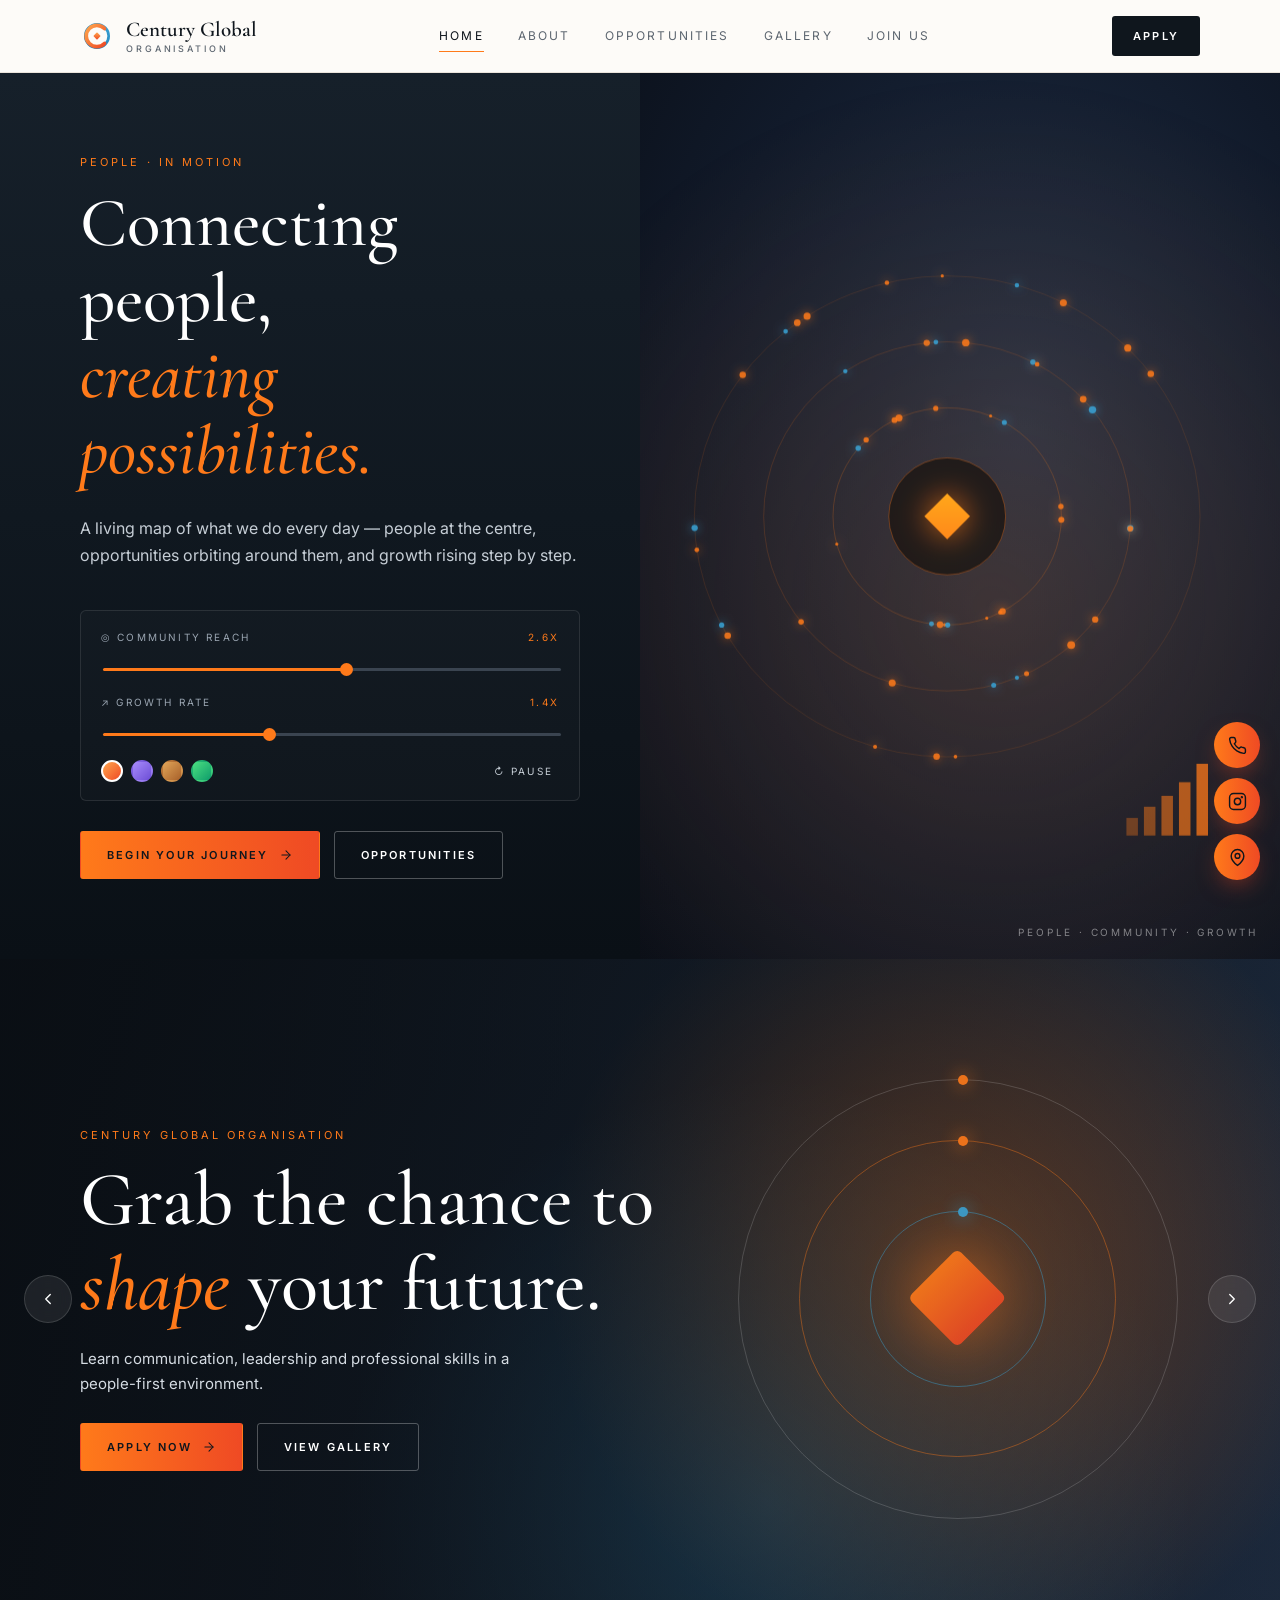
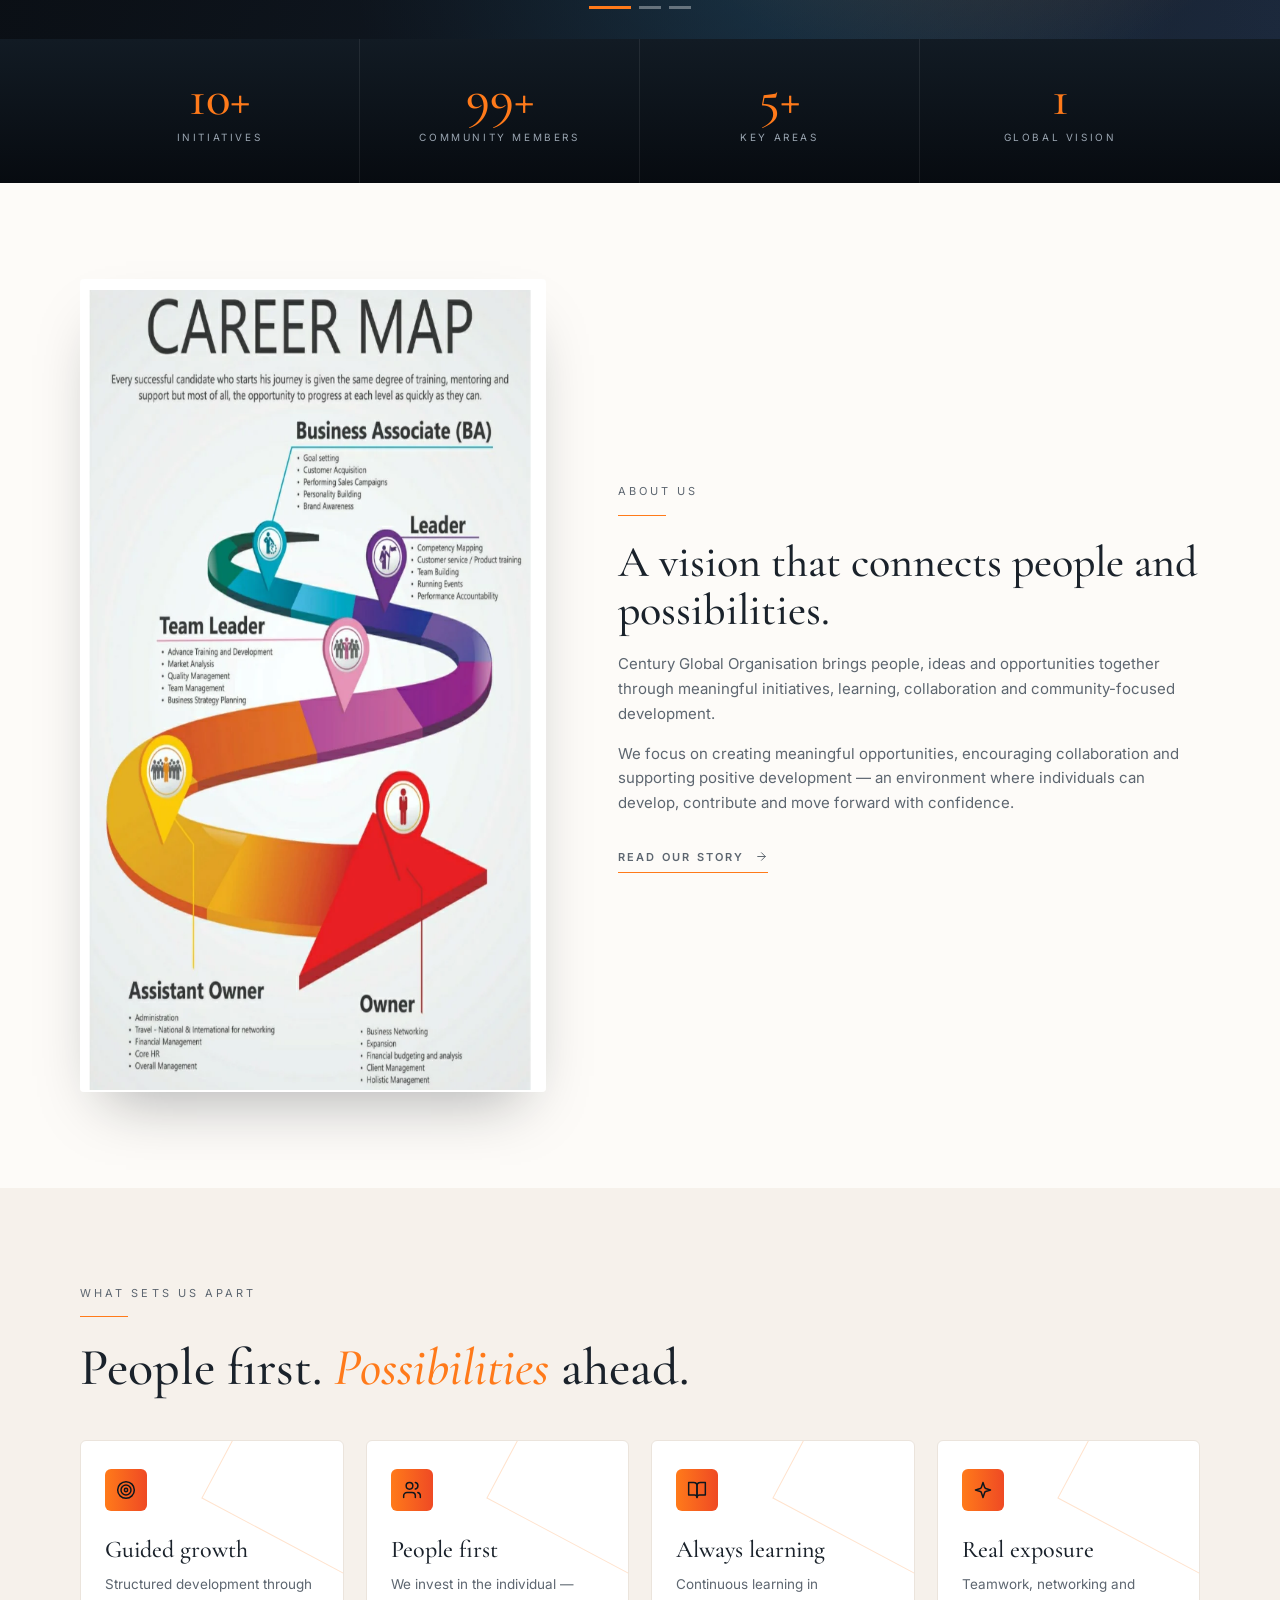
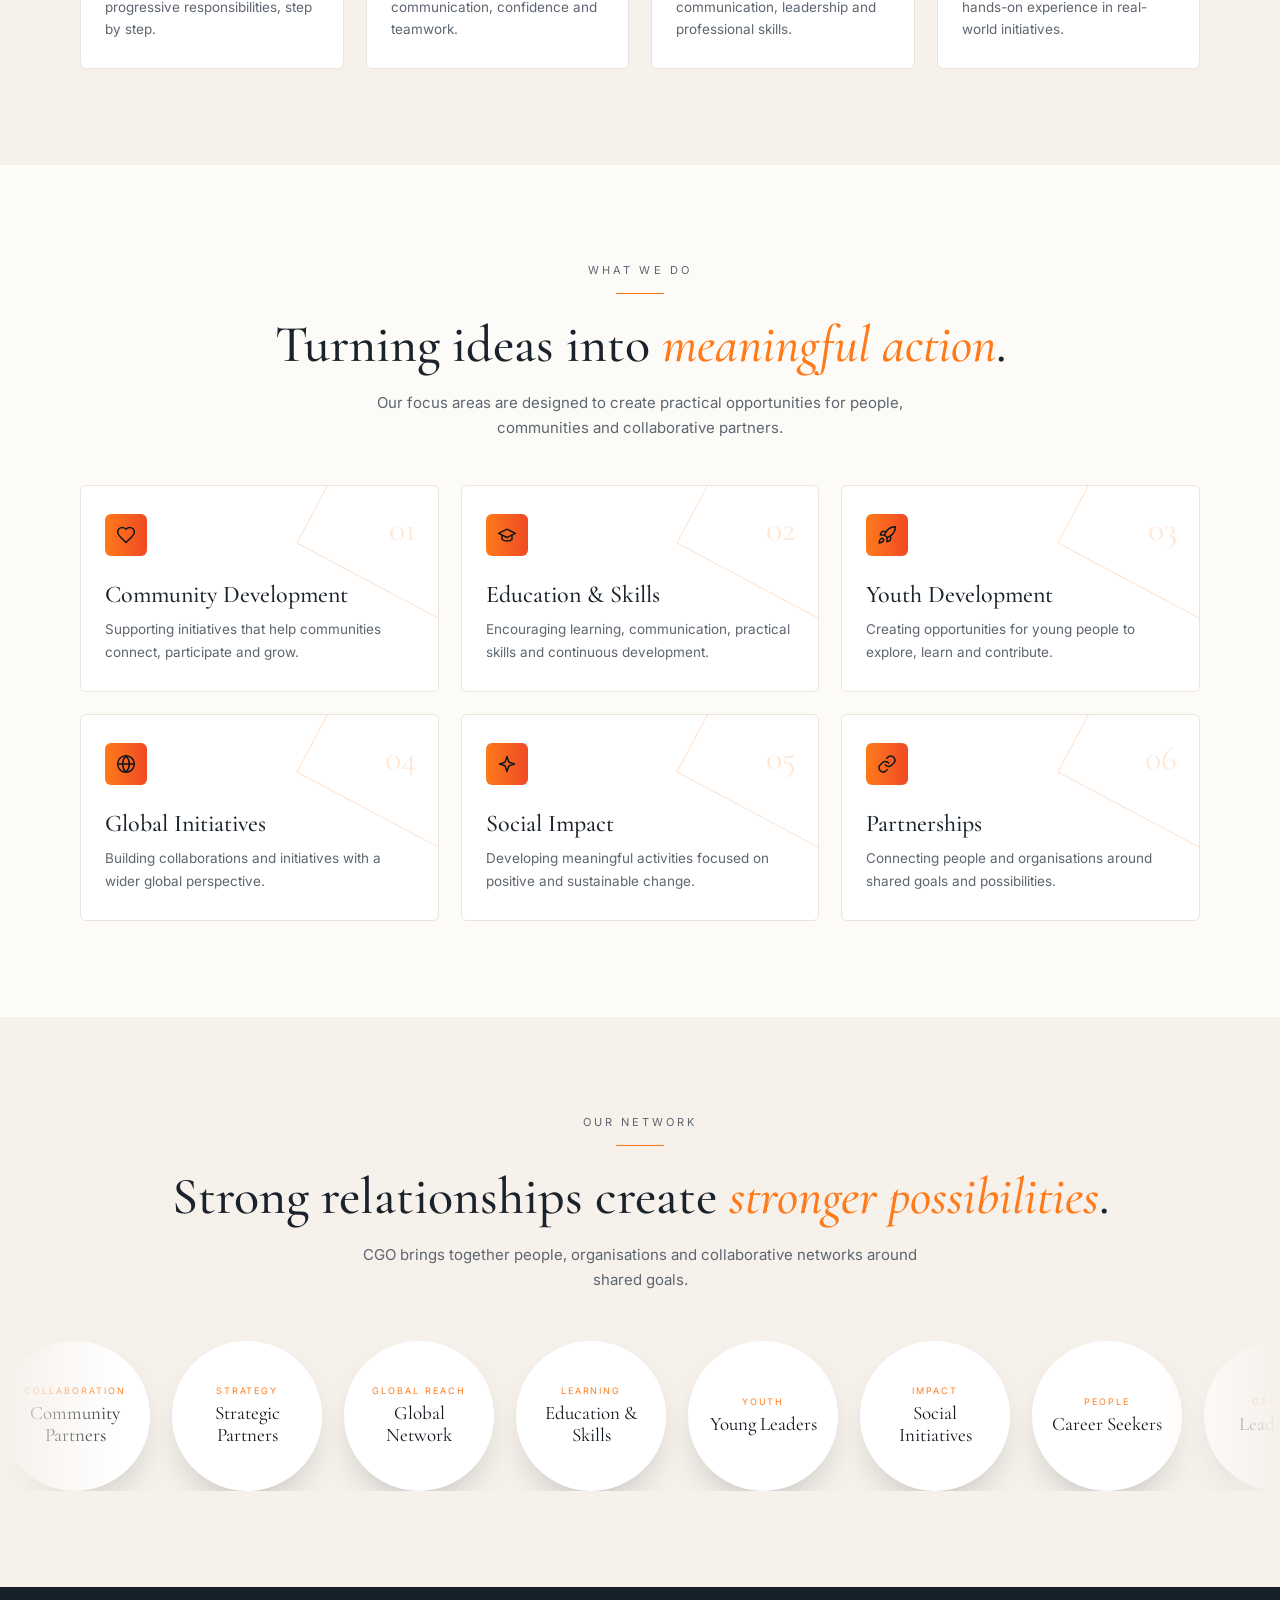
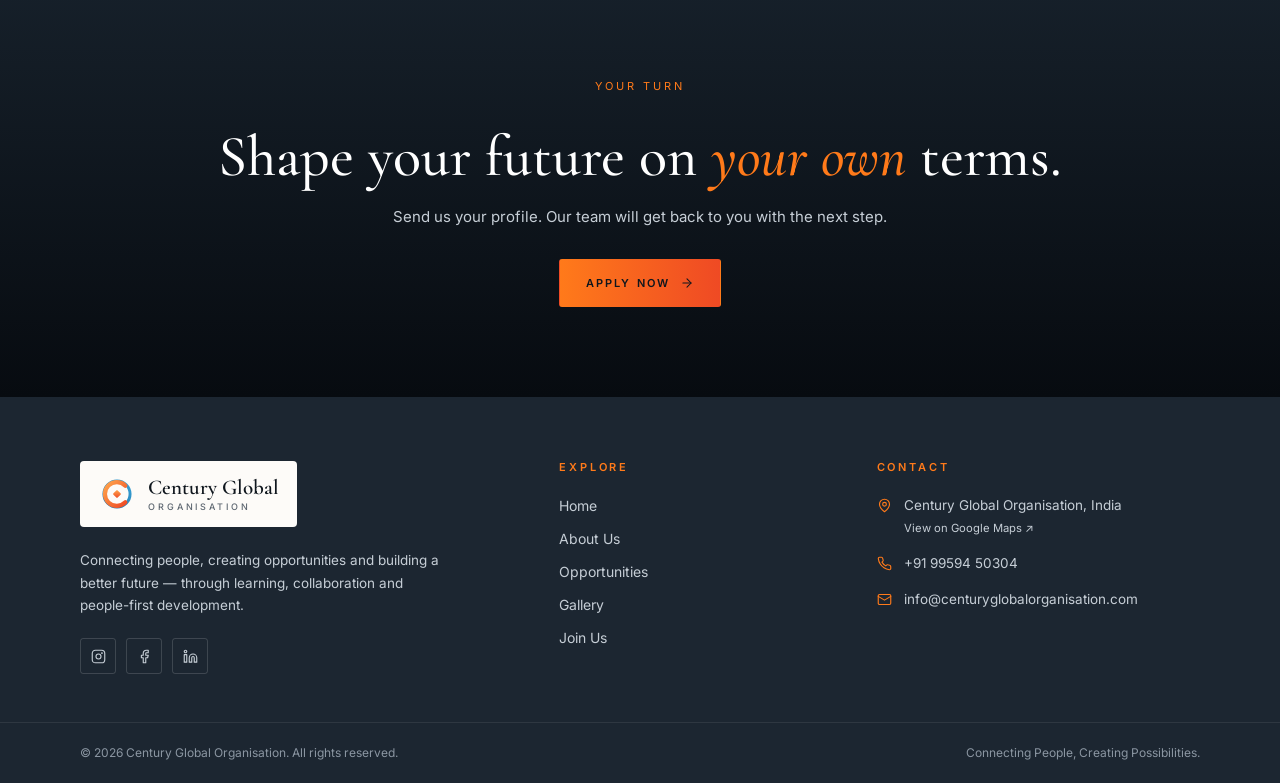
==== index.html @ 1b061670 "Century Global Organisation website Co-Authored-By: Claude Opus 5.5 <noreply@anthropic.com>" ====
<!DOCTYPE html>
<html lang="en">
<head>
<meta charset="UTF-8">
<meta name="viewport" content="width=device-width, initial-scale=1.0">
<meta name="theme-color" content="#11181f">
<title>Century Global Organisation — Connecting People, Creating Possibilities</title>
<meta name="description" content="Century Global Organisation brings people, ideas and opportunities together through learning, collaboration, leadership and community-focused development.">
<meta property="og:title" content="Century Global Organisation — Connecting People, Creating Possibilities">
<meta property="og:description" content="Century Global Organisation brings people, ideas and opportunities together through learning, collaboration, leadership and community-focused development.">
<meta property="og:type" content="website">
<link rel="icon" href="assets/images/logo.svg" type="image/svg+xml">
<link rel="preconnect" href="https://fonts.googleapis.com">
<link rel="preconnect" href="https://fonts.gstatic.com" crossorigin>
<link rel="stylesheet" href="css/style.css">
</head>
<body>
<header class="site-header">
  <div class="container nav">
    <a class="brand" href="index.html" aria-label="Century Global Organisation home">
      <img src="assets/images/logo.svg" alt="">
      <span class="brand-name">Century Global<span class="brand-sub">ORGANISATION</span></span>
    </a>
    <nav class="nav-links" aria-label="Main"><a href="index.html">Home</a><a href="about.html">About</a><a href="opportunities.html">Opportunities</a><a href="gallery.html">Gallery</a><a href="join-us.html">Join Us</a></nav>
    <a class="btn btn-dark" href="join-us.html">Apply</a>
    <button class="menu-toggle" aria-label="Open menu" aria-expanded="false"><svg viewBox="0 0 24 24" fill="none" stroke="currentColor" stroke-width="1.8" stroke-linecap="round" stroke-linejoin="round" aria-hidden="true"><path d="M4 7h16M4 12h16M4 17h16"/></svg></button>
  </div>
</header>

<main>
<section class="hero hero-home">
  <div class="hero-copy">
    <p class="eyebrow">People · In Motion</p>
    <h1>Connecting people, <em>creating possibilities.</em></h1>
    <p class="lead">A living map of what we do every day — people at the centre, opportunities orbiting around them, and growth rising step by step.</p>

    <div class="control-panel" aria-label="Interactive animation controls">
      <div class="control-row">
        <label for="reach"><span>◎ Community reach</span><output id="reachOut">2.6x</output></label>
        <input type="range" id="reach" min="1" max="4" step="0.1" value="2.6">
      </div>
      <div class="control-row">
        <label for="growth"><span>↗ Growth rate</span><output id="growthOut">1.4x</output></label>
        <input type="range" id="growth" min="0.5" max="3" step="0.1" value="1.4">
      </div>
      <div class="control-foot">
        <div class="swatches">
          <button class="swatch active" style="background:linear-gradient(135deg,#ffa64d,#ef4a24)" data-rgb="255,122,26" aria-label="Orange theme"></button>
          <button class="swatch" style="background:linear-gradient(135deg,#a78bfa,#6d4ed6)" data-rgb="139,108,240" aria-label="Violet theme"></button>
          <button class="swatch" style="background:linear-gradient(135deg,#e0a458,#a8612a)" data-rgb="214,140,70" aria-label="Bronze theme"></button>
          <button class="swatch" style="background:linear-gradient(135deg,#4ade80,#0f9d6b)" data-rgb="34,190,130" aria-label="Green theme"></button>
        </div>
        <button class="pause-btn" id="pauseBtn">↻ <span>Pause</span></button>
      </div>
    </div>

    <div class="hero-actions">
      <a class="btn btn-primary" href="join-us.html">Begin your journey <svg viewBox="0 0 24 24" fill="none" stroke="currentColor" stroke-width="1.8" stroke-linecap="round" stroke-linejoin="round" aria-hidden="true"><path d="M5 12h14"/><path d="m12 5 7 7-7 7"/></svg></a>
      <a class="btn btn-ghost" href="opportunities.html">Opportunities</a>
    </div>
  </div>
  <div class="hero-visual">
    <canvas id="orbitCanvas" aria-label="Animation: people at the centre, community orbiting, growth rising"></canvas>
    <span class="visual-tag">People · Community · Growth</span>
  </div>
</section>

<section class="slider" aria-label="Century Global highlights">
  <div class="slide s1 active">
    <div class="slide-art" aria-hidden="true"><span></span><span></span><span></span><b></b></div>
    <div class="container">
      <p class="eyebrow accent">Century Global Organisation</p>
      <h2>Grab the chance to <em>shape</em> your future.</h2>
      <p>Learn communication, leadership and professional skills in a people-first environment.</p>
      <div class="hero-actions"><a class="btn btn-primary" href="join-us.html">Apply now <svg viewBox="0 0 24 24" fill="none" stroke="currentColor" stroke-width="1.8" stroke-linecap="round" stroke-linejoin="round" aria-hidden="true"><path d="M5 12h14"/><path d="m12 5 7 7-7 7"/></svg></a><a class="btn btn-ghost" href="gallery.html">View gallery</a></div>
    </div>
  </div>
  <div class="slide s2">
    <div class="slide-art" aria-hidden="true"><span></span><span></span><span></span><b></b></div>
    <div class="container">
      <p class="eyebrow accent">Learn · Contribute · Lead · Grow</p>
      <h2>Your journey can <em>grow</em> step by step.</h2>
      <p>A clear path from learning and contribution towards leadership and ownership.</p>
      <div class="hero-actions"><a class="btn btn-primary" href="opportunities.html">See the path <svg viewBox="0 0 24 24" fill="none" stroke="currentColor" stroke-width="1.8" stroke-linecap="round" stroke-linejoin="round" aria-hidden="true"><path d="M5 12h14"/><path d="m12 5 7 7-7 7"/></svg></a></div>
    </div>
  </div>
  <div class="slide s3">
    <div class="slide-art" aria-hidden="true"><span></span><span></span><span></span><b></b></div>
    <div class="container">
      <p class="eyebrow accent">Partners &amp; community</p>
      <h2>Have an idea? Let's <em>build</em> it together.</h2>
      <p>Initiatives, partnerships and collaborations that create meaningful impact.</p>
      <div class="hero-actions"><a class="btn btn-primary" href="join-us.html">Contact CGO <svg viewBox="0 0 24 24" fill="none" stroke="currentColor" stroke-width="1.8" stroke-linecap="round" stroke-linejoin="round" aria-hidden="true"><path d="M5 12h14"/><path d="m12 5 7 7-7 7"/></svg></a></div>
    </div>
  </div>
  <button class="slider-btn prev" aria-label="Previous slide"><svg viewBox="0 0 24 24" fill="none" stroke="currentColor" stroke-width="1.8" stroke-linecap="round" stroke-linejoin="round" aria-hidden="true"><path d="m15 18-6-6 6-6"/></svg></button>
  <button class="slider-btn next" aria-label="Next slide"><svg viewBox="0 0 24 24" fill="none" stroke="currentColor" stroke-width="1.8" stroke-linecap="round" stroke-linejoin="round" aria-hidden="true"><path d="m9 18 6-6-6-6"/></svg></button>
  <div class="slider-dots"></div>
</section>

<section class="stats">
  <div class="container stats-grid">
    <div class="stat"><b data-count="10" data-suffix="+">10+</b><span>Initiatives</span></div>
    <div class="stat"><b data-count="100" data-suffix="+">100+</b><span>Community members</span></div>
    <div class="stat"><b data-count="5" data-suffix="+">5+</b><span>Key areas</span></div>
    <div class="stat"><b data-count="1">1</b><span>Global vision</span></div>
  </div>
</section>

<section class="section">
  <div class="container split">
    <div class="split-media reveal">
      <img src="assets/images/cgo-growth-map.png" alt="CGO career and growth map" width="634" height="813">
    </div>
    <div class="split-copy reveal">
      <p class="eyebrow">About us</p>
      <hr class="rule">
      <h2 class="section-title">A vision that connects people and possibilities.</h2>
      <p>Century Global Organisation brings people, ideas and opportunities together through meaningful initiatives, learning, collaboration and community-focused development.</p>
      <p>We focus on creating meaningful opportunities, encouraging collaboration and supporting positive development — an environment where individuals can develop, contribute and move forward with confidence.</p>
      <p style="margin-top:28px"><a class="link-arrow" href="about.html">Read our story <svg viewBox="0 0 24 24" fill="none" stroke="currentColor" stroke-width="1.8" stroke-linecap="round" stroke-linejoin="round" aria-hidden="true"><path d="M5 12h14"/><path d="m12 5 7 7-7 7"/></svg></a></p>
    </div>
  </div>
</section>

<section class="section sand">
  <div class="container">
    <p class="eyebrow">What sets us apart</p>
    <hr class="rule">
    <h2 class="section-title">People first. <em class="hl">Possibilities</em> ahead.</h2>
    <div class="card-grid cols-4">
      <article class="feature reveal"><div class="icon-box"><svg viewBox="0 0 24 24" fill="none" stroke="currentColor" stroke-width="1.8" stroke-linecap="round" stroke-linejoin="round" aria-hidden="true"><circle cx="12" cy="12" r="10"/><circle cx="12" cy="12" r="6"/><circle cx="12" cy="12" r="2"/></svg></div><h3>Guided growth</h3><p>Structured development through progressive responsibilities, step by step.</p></article>
      <article class="feature reveal"><div class="icon-box"><svg viewBox="0 0 24 24" fill="none" stroke="currentColor" stroke-width="1.8" stroke-linecap="round" stroke-linejoin="round" aria-hidden="true"><path d="M16 21v-2a4 4 0 0 0-4-4H6a4 4 0 0 0-4 4v2"/><circle cx="9" cy="7" r="4"/><path d="M22 21v-2a4 4 0 0 0-3-3.9M16 3.1a4 4 0 0 1 0 7.8"/></svg></div><h3>People first</h3><p>We invest in the individual — communication, confidence and teamwork.</p></article>
      <article class="feature reveal"><div class="icon-box"><svg viewBox="0 0 24 24" fill="none" stroke="currentColor" stroke-width="1.8" stroke-linecap="round" stroke-linejoin="round" aria-hidden="true"><path d="M2 3h6a4 4 0 0 1 4 4v14a3 3 0 0 0-3-3H2z"/><path d="M22 3h-6a4 4 0 0 0-4 4v14a3 3 0 0 1 3-3h7z"/></svg></div><h3>Always learning</h3><p>Continuous learning in communication, leadership and professional skills.</p></article>
      <article class="feature reveal"><div class="icon-box"><svg viewBox="0 0 24 24" fill="none" stroke="currentColor" stroke-width="1.8" stroke-linecap="round" stroke-linejoin="round" aria-hidden="true"><path d="m12 3-1.9 5.8a2 2 0 0 1-1.3 1.3L3 12l5.8 1.9a2 2 0 0 1 1.3 1.3L12 21l1.9-5.8a2 2 0 0 1 1.3-1.3L21 12l-5.8-1.9a2 2 0 0 1-1.3-1.3Z"/></svg></div><h3>Real exposure</h3><p>Teamwork, networking and hands-on experience in real-world initiatives.</p></article>
    </div>
  </div>
</section>

<section class="section">
  <div class="container">
    <div class="center">
      <p class="eyebrow">What we do</p>
      <hr class="rule">
      <h2 class="section-title">Turning ideas into <em class="hl">meaningful action</em>.</h2>
      <p class="section-lead">Our focus areas are designed to create practical opportunities for people, communities and collaborative partners.</p>
    </div>
    <div class="card-grid cols-3">
      <article class="feature reveal"><span class="num">01</span><div class="icon-box"><svg viewBox="0 0 24 24" fill="none" stroke="currentColor" stroke-width="1.8" stroke-linecap="round" stroke-linejoin="round" aria-hidden="true"><path d="M19 14c1.5-1.5 3-3.2 3-5.5A5.5 5.5 0 0 0 16.5 3c-1.8 0-3 .5-4.5 2-1.5-1.5-2.7-2-4.5-2A5.5 5.5 0 0 0 2 8.5c0 2.3 1.5 4 3 5.5l7 7Z"/></svg></div><h3>Community Development</h3><p>Supporting initiatives that help communities connect, participate and grow.</p></article>
      <article class="feature reveal"><span class="num">02</span><div class="icon-box"><svg viewBox="0 0 24 24" fill="none" stroke="currentColor" stroke-width="1.8" stroke-linecap="round" stroke-linejoin="round" aria-hidden="true"><path d="M22 10 12 5 2 10l10 5 10-5z"/><path d="M6 12v5c3 3 9 3 12 0v-5"/></svg></div><h3>Education &amp; Skills</h3><p>Encouraging learning, communication, practical skills and continuous development.</p></article>
      <article class="feature reveal"><span class="num">03</span><div class="icon-box"><svg viewBox="0 0 24 24" fill="none" stroke="currentColor" stroke-width="1.8" stroke-linecap="round" stroke-linejoin="round" aria-hidden="true"><path d="M4.5 16.5c-1.5 1.3-2 5-2 5s3.7-.5 5-2c.7-.8.7-2.1-.1-2.9a2.2 2.2 0 0 0-2.9-.1z"/><path d="m12 15-3-3a22 22 0 0 1 2-4A12.9 12.9 0 0 1 22 2c0 2.7-.8 7.5-6 11a22.4 22.4 0 0 1-4 2z"/><path d="M9 12H4s.6-3 2-4c1.6-1.1 5 0 5 0M12 15v5s3-.6 4-2c1.1-1.6 0-5 0-5"/></svg></div><h3>Youth Development</h3><p>Creating opportunities for young people to explore, learn and contribute.</p></article>
      <article class="feature reveal"><span class="num">04</span><div class="icon-box"><svg viewBox="0 0 24 24" fill="none" stroke="currentColor" stroke-width="1.8" stroke-linecap="round" stroke-linejoin="round" aria-hidden="true"><circle cx="12" cy="12" r="10"/><path d="M2 12h20M12 2a15 15 0 0 1 4 10 15 15 0 0 1-4 10 15 15 0 0 1-4-10 15 15 0 0 1 4-10z"/></svg></div><h3>Global Initiatives</h3><p>Building collaborations and initiatives with a wider global perspective.</p></article>
      <article class="feature reveal"><span class="num">05</span><div class="icon-box"><svg viewBox="0 0 24 24" fill="none" stroke="currentColor" stroke-width="1.8" stroke-linecap="round" stroke-linejoin="round" aria-hidden="true"><path d="m12 3-1.9 5.8a2 2 0 0 1-1.3 1.3L3 12l5.8 1.9a2 2 0 0 1 1.3 1.3L12 21l1.9-5.8a2 2 0 0 1 1.3-1.3L21 12l-5.8-1.9a2 2 0 0 1-1.3-1.3Z"/></svg></div><h3>Social Impact</h3><p>Developing meaningful activities focused on positive and sustainable change.</p></article>
      <article class="feature reveal"><span class="num">06</span><div class="icon-box"><svg viewBox="0 0 24 24" fill="none" stroke="currentColor" stroke-width="1.8" stroke-linecap="round" stroke-linejoin="round" aria-hidden="true"><path d="M10 13a5 5 0 0 0 7.5.5l3-3a5 5 0 0 0-7-7l-1.7 1.7"/><path d="M14 11a5 5 0 0 0-7.5-.5l-3 3a5 5 0 0 0 7 7l1.7-1.7"/></svg></div><h3>Partnerships</h3><p>Connecting people and organisations around shared goals and possibilities.</p></article>
    </div>
  </div>
</section>

<section class="section sand">
  <div class="container center">
    <p class="eyebrow">Our network</p>
    <hr class="rule">
    <h2 class="section-title">Strong relationships create <em class="hl">stronger possibilities</em>.</h2>
    <p class="section-lead">CGO brings together people, organisations and collaborative networks around shared goals.</p>
  </div>
  <div class="marquee" aria-label="Areas of our network">
    <div class="marquee-track">
      <div class="bubble"><span><small>Collaboration</small>Community Partners</span></div>
      <div class="bubble"><span><small>Strategy</small>Strategic Partners</span></div>
      <div class="bubble"><span><small>Global reach</small>Global Network</span></div>
      <div class="bubble"><span><small>Learning</small>Education &amp; Skills</span></div>
      <div class="bubble"><span><small>Youth</small>Young Leaders</span></div>
      <div class="bubble"><span><small>Impact</small>Social Initiatives</span></div>
      <div class="bubble"><span><small>People</small>Career Seekers</span></div>
      <div class="bubble"><span><small>Growth</small>Leadership</span></div>
      <div class="bubble"><span><small>Collaboration</small>Community Partners</span></div>
      <div class="bubble"><span><small>Strategy</small>Strategic Partners</span></div>
      <div class="bubble"><span><small>Global reach</small>Global Network</span></div>
      <div class="bubble"><span><small>Learning</small>Education &amp; Skills</span></div>
      <div class="bubble"><span><small>Youth</small>Young Leaders</span></div>
      <div class="bubble"><span><small>Impact</small>Social Initiatives</span></div>
      <div class="bubble"><span><small>People</small>Career Seekers</span></div>
      <div class="bubble"><span><small>Growth</small>Leadership</span></div>
    </div>
  </div>
</section>

<section class="cta-band">
  <div class="container reveal">
    <p class="eyebrow accent">Your turn</p>
    <h2>Shape your future on <em class="hl">your own</em> terms.</h2>
    <p>Send us your profile. Our team will get back to you with the next step.</p>
    <a class="btn btn-primary" href="join-us.html">Apply Now <svg viewBox="0 0 24 24" fill="none" stroke="currentColor" stroke-width="1.8" stroke-linecap="round" stroke-linejoin="round" aria-hidden="true"><path d="M5 12h14"/><path d="m12 5 7 7-7 7"/></svg></a>
  </div>
</section>

</main>
<footer class="site-footer">
  <div class="container footer-grid">
    <div>
      <a class="footer-logo" href="index.html">
        <img src="assets/images/logo.svg" alt="">
        <span class="brand-name">Century Global<span class="brand-sub">ORGANISATION</span></span>
      </a>
      <p>Connecting people, creating opportunities and building a better future — through learning, collaboration and people-first development.</p>
      <div class="socials">
        <a href="https://www.instagram.com/centuryglobalorganization" target="_blank" rel="noopener" aria-label="Instagram"><svg viewBox="0 0 24 24" fill="none" stroke="currentColor" stroke-width="1.8" stroke-linecap="round" stroke-linejoin="round" aria-hidden="true"><rect x="2" y="2" width="20" height="20" rx="5"/><circle cx="12" cy="12" r="4"/><circle cx="17.5" cy="6.5" r=".6" fill="currentColor"/></svg></a>
        <a href="#" aria-label="Facebook"><svg viewBox="0 0 24 24" fill="none" stroke="currentColor" stroke-width="1.8" stroke-linecap="round" stroke-linejoin="round" aria-hidden="true"><path d="M18 2h-3a5 5 0 0 0-5 5v3H7v4h3v8h4v-8h3l1-4h-4V7a1 1 0 0 1 1-1h3z"/></svg></a>
        <a href="#" aria-label="LinkedIn"><svg viewBox="0 0 24 24" fill="none" stroke="currentColor" stroke-width="1.8" stroke-linecap="round" stroke-linejoin="round" aria-hidden="true"><path d="M16 8a6 6 0 0 1 6 6v7h-4v-7a2 2 0 0 0-4 0v7h-4v-7a6 6 0 0 1 6-6z"/><rect x="2" y="9" width="4" height="12"/><circle cx="4" cy="4" r="2"/></svg></a>
      </div>
    </div>
    <div>
      <h4>Explore</h4>
      <nav class="footer-links"><a href="index.html">Home</a><a href="about.html">About Us</a><a href="opportunities.html">Opportunities</a><a href="gallery.html">Gallery</a><a href="join-us.html">Join Us</a></nav>
    </div>
    <div>
      <h4>Contact</h4>
      <ul class="footer-contact">
        <li><svg viewBox="0 0 24 24" fill="none" stroke="currentColor" stroke-width="1.8" stroke-linecap="round" stroke-linejoin="round" aria-hidden="true"><path d="M20 10c0 6-8 12-8 12S4 16 4 10a8 8 0 0 1 16 0Z"/><circle cx="12" cy="10" r="3"/></svg><a href="https://maps.app.goo.gl/z1HL9dPx6nWCaxGg8?g_st=ac" target="_blank" rel="noopener">Century Global Organisation, India<br><small>View on Google Maps ↗</small></a></li>
        <li><svg viewBox="0 0 24 24" fill="none" stroke="currentColor" stroke-width="1.8" stroke-linecap="round" stroke-linejoin="round" aria-hidden="true"><path d="M22 16.9v3a2 2 0 0 1-2.2 2 19.8 19.8 0 0 1-8.6-3.1 19.5 19.5 0 0 1-6-6A19.8 19.8 0 0 1 2.1 4.2 2 2 0 0 1 4.1 2h3a2 2 0 0 1 2 1.7c.1.9.4 1.8.7 2.7a2 2 0 0 1-.5 2.1L8 9.8a16 16 0 0 0 6 6l1.3-1.3a2 2 0 0 1 2.1-.4c.9.3 1.8.6 2.7.7a2 2 0 0 1 1.7 2Z"/></svg><a href="tel:+919959450304">+91 99594 50304</a></li>
        <li><svg viewBox="0 0 24 24" fill="none" stroke="currentColor" stroke-width="1.8" stroke-linecap="round" stroke-linejoin="round" aria-hidden="true"><rect x="2" y="4" width="20" height="16" rx="2"/><path d="m22 7-10 6L2 7"/></svg><a href="mailto:info@centuryglobalorganisation.com">info@centuryglobalorganisation.com</a></li>
      </ul>
    </div>
  </div>
  <div class="footer-bottom">
    <div class="container">
      <span>© <span data-year>2026</span> Century Global Organisation. All rights reserved.</span>
      <span>Connecting People, Creating Possibilities.</span>
    </div>
  </div>
</footer>

<div class="floating">
  <a href="tel:+919959450304" aria-label="Call CGO"><svg viewBox="0 0 24 24" fill="none" stroke="currentColor" stroke-width="1.8" stroke-linecap="round" stroke-linejoin="round" aria-hidden="true"><path d="M22 16.9v3a2 2 0 0 1-2.2 2 19.8 19.8 0 0 1-8.6-3.1 19.5 19.5 0 0 1-6-6A19.8 19.8 0 0 1 2.1 4.2 2 2 0 0 1 4.1 2h3a2 2 0 0 1 2 1.7c.1.9.4 1.8.7 2.7a2 2 0 0 1-.5 2.1L8 9.8a16 16 0 0 0 6 6l1.3-1.3a2 2 0 0 1 2.1-.4c.9.3 1.8.6 2.7.7a2 2 0 0 1 1.7 2Z"/></svg></a>
  <a href="https://www.instagram.com/centuryglobalorganization" target="_blank" rel="noopener" aria-label="CGO on Instagram"><svg viewBox="0 0 24 24" fill="none" stroke="currentColor" stroke-width="1.8" stroke-linecap="round" stroke-linejoin="round" aria-hidden="true"><rect x="2" y="2" width="20" height="20" rx="5"/><circle cx="12" cy="12" r="4"/><circle cx="17.5" cy="6.5" r=".6" fill="currentColor"/></svg></a>
  <a href="https://maps.app.goo.gl/z1HL9dPx6nWCaxGg8?g_st=ac" target="_blank" rel="noopener" aria-label="CGO on Google Maps"><svg viewBox="0 0 24 24" fill="none" stroke="currentColor" stroke-width="1.8" stroke-linecap="round" stroke-linejoin="round" aria-hidden="true"><path d="M20 10c0 6-8 12-8 12S4 16 4 10a8 8 0 0 1 16 0Z"/><circle cx="12" cy="10" r="3"/></svg></a>
</div>

<script src="js/main.js"></script>
</body>
</html>
---- css/style.css ----
@import url('https://fonts.googleapis.com/css2?family=Cormorant+Garamond:ital,wght@0,500;0,600;1,500;1,600&family=Inter:wght@400;500;600&display=swap');

/* ============ Design tokens ============ */
:root {
  --ink: #0f161d;
  --navy-deep: #11181f;
  --navy: #1c2631;
  --orange: #ff7a1a;
  --ember: #ef4a24;
  --gold-soft: #ffa64d;
  --sky: #38a3d6;
  --ivory: #fdfbf8;
  --sand: #f6f1eb;
  --card: #ffffff;
  --border: #ebe4dc;
  --text: #1a222b;
  --muted: #5d6670;
  --muted-light: #aab4bf;
  --grad: linear-gradient(90deg, var(--orange), var(--ember));
  --font-display: "Cormorant Garamond", "Times New Roman", serif;
  --font-sans: "Inter", system-ui, -apple-system, "Segoe UI", sans-serif;
  --container: 1120px;
  --radius: 6px;
  --shadow: 0 30px 60px -25px rgba(15, 22, 29, .35);
}

*, *::before, *::after { box-sizing: border-box; }
html { scroll-behavior: smooth; }
body {
  margin: 0;
  font-family: var(--font-sans);
  font-size: 15px;
  line-height: 1.65;
  color: var(--text);
  background: var(--ivory);
  -webkit-font-smoothing: antialiased;
}
img { max-width: 100%; display: block; }
a { color: inherit; text-decoration: none; }
h1, h2, h3, h4 { font-family: var(--font-display); font-weight: 500; line-height: 1.1; margin: 0; }
p { margin: 0 0 1em; }
em.hl, .hl { font-style: italic; color: var(--orange); }

.container { width: min(var(--container), 100% - 40px); margin-inline: auto; }
.section { padding-block: 96px; }
.section.sand { background: var(--sand); }
.section.dark { background: radial-gradient(ellipse at 80% 0%, #243140 0%, var(--navy-deep) 55%, #070b10 100%); color: #e8edf2; }
.center { text-align: center; }

.eyebrow {
  font-size: 11px;
  letter-spacing: .28em;
  text-transform: uppercase;
  color: var(--muted);
  margin: 0 0 14px;
}
.eyebrow.accent, .dark .eyebrow, .hero .eyebrow { color: var(--orange); }
.rule { width: 48px; height: 1px; background: var(--orange); margin: 0 0 22px; border: 0; }
.center .rule { margin-inline: auto; }
.section-title { font-size: clamp(34px, 4.4vw, 52px); margin-bottom: 18px; }
.section-lead { color: var(--muted); max-width: 560px; }
.center .section-lead { margin-inline: auto; }
.dark .section-lead { color: var(--muted-light); }

/* ============ Buttons ============ */
.btn {
  display: inline-flex; align-items: center; gap: 10px;
  padding: 14px 26px;
  font-size: 11px; font-weight: 600; letter-spacing: .2em; text-transform: uppercase;
  border-radius: 3px; border: 1px solid transparent;
  cursor: pointer; transition: transform .25s, box-shadow .25s, background .25s, color .25s;
  font-family: var(--font-sans);
}
.btn svg { width: 14px; height: 14px; transition: transform .25s; }
.btn:hover svg { transform: translateX(4px); }
.btn-primary { background: var(--grad); color: var(--ink); }
.btn-primary:hover { transform: translateY(-2px); box-shadow: 0 14px 30px -10px rgba(255, 122, 26, .6); }
.btn-ghost { border-color: rgba(255, 255, 255, .28); color: #fff; }
.btn-ghost:hover { border-color: var(--orange); color: var(--orange); }
.btn-dark { background: var(--ink); color: #fff; }
.btn-dark:hover { background: var(--navy); transform: translateY(-2px); }
.btn-outline { border-color: var(--orange); color: var(--orange); }
.btn-outline:hover { background: var(--orange); color: #fff; }
.link-arrow {
  display: inline-flex; align-items: center; gap: 10px;
  font-size: 11px; font-weight: 600; letter-spacing: .2em; text-transform: uppercase;
  padding-bottom: 6px; border-bottom: 1px solid var(--orange);
}
.link-arrow svg { width: 13px; height: 13px; transition: transform .25s; }
.link-arrow:hover svg { transform: translateX(4px); }

/* ============ Header ============ */
.site-header {
  position: sticky; top: 0; z-index: 50;
  background: rgba(253, 251, 248, .92);
  backdrop-filter: blur(12px);
  border-bottom: 1px solid var(--border);
}
.nav { display: flex; align-items: center; justify-content: space-between; height: 72px; gap: 24px; }
.brand { display: flex; align-items: center; gap: 12px; }
.brand img { width: 34px; height: 34px; }
.brand-name { font-family: var(--font-display); font-size: 21px; line-height: 1; color: var(--ink); font-weight: 600; }
.brand-sub { display: block; font-family: var(--font-sans); font-size: 9px; letter-spacing: .32em; color: var(--muted); margin-top: 4px; font-weight: 500; }
.nav-links { display: flex; gap: 34px; }
.nav-links a {
  font-size: 12px; letter-spacing: .18em; text-transform: uppercase; color: var(--muted);
  position: relative; padding: 6px 0; transition: color .2s;
}
.nav-links a::after {
  content: ""; position: absolute; left: 0; bottom: 0; height: 1px; width: 0;
  background: var(--orange); transition: width .3s;
}
.nav-links a:hover, .nav-links a.active { color: var(--ink); }
.nav-links a:hover::after, .nav-links a.active::after { width: 100%; }
.nav .btn { padding: 10px 20px; }
.menu-toggle { display: none; background: none; border: 0; padding: 8px; cursor: pointer; color: var(--ink); }
.menu-toggle svg { width: 26px; height: 26px; }

/* ============ Home hero ============ */
.hero-home {
  display: grid; grid-template-columns: 1fr 1fr;
  min-height: calc(100vh - 72px);
  background: var(--navy-deep);
  color: #fff;
}
.hero-home .hero-copy {
  padding: 80px 56px 80px max(20px, calc((100vw - var(--container)) / 2));
  display: flex; flex-direction: column; justify-content: center;
  background: linear-gradient(180deg, #16202a 0%, #0a1016 100%);
  position: relative; z-index: 2;
}
.hero h1 { font-size: clamp(44px, 5.4vw, 72px); margin-bottom: 26px; }
.hero h1 em { font-style: italic; color: var(--orange); display: block; }
.hero .lead { color: #c6ced6; max-width: 500px; font-size: 16px; }
.hero-actions { display: flex; flex-wrap: wrap; gap: 14px; margin-top: 30px; }

.control-panel {
  margin-top: 26px; max-width: 500px;
  border: 1px solid rgba(255, 255, 255, .1); border-radius: var(--radius);
  padding: 18px 20px; background: rgba(255, 255, 255, .02);
}
.control-row { margin-bottom: 16px; }
.control-row label {
  display: flex; justify-content: space-between;
  font-size: 10px; letter-spacing: .22em; text-transform: uppercase; color: #9aa5b1; margin-bottom: 8px;
}
.control-row label output { color: var(--orange); }
.control-panel input[type=range] {
  -webkit-appearance: none; appearance: none; width: 100%; height: 3px; border-radius: 3px;
  background: linear-gradient(90deg, var(--orange) var(--val, 50%), #3a4450 var(--val, 50%));
  outline: none;
}
.control-panel input[type=range]::-webkit-slider-thumb { -webkit-appearance: none; width: 13px; height: 13px; border-radius: 50%; background: var(--orange); cursor: pointer; border: 0; }
.control-panel input[type=range]::-moz-range-thumb { width: 13px; height: 13px; border-radius: 50%; background: var(--orange); cursor: pointer; border: 0; }
.control-foot { display: flex; align-items: center; justify-content: space-between; margin-top: 6px; }
.swatches { display: flex; gap: 8px; }
.swatch { width: 22px; height: 22px; border-radius: 50%; border: 2px solid transparent; cursor: pointer; padding: 0; }
.swatch.active { border-color: #fff; }
.pause-btn {
  background: none; border: 0; color: #c6ced6; cursor: pointer;
  font-size: 10px; letter-spacing: .22em; text-transform: uppercase; font-family: var(--font-sans);
}
.pause-btn:hover { color: var(--orange); }

.hero-visual { position: relative; overflow: hidden; background: radial-gradient(ellipse at 60% 40%, #1f2f47 0%, #111a2a 60%, #0a0f18 100%); }
.hero-visual canvas { position: absolute; inset: 0; width: 100%; height: 100%; }
.hero-visual .visual-tag {
  position: absolute; right: 22px; bottom: 18px;
  font-size: 10px; letter-spacing: .28em; text-transform: uppercase; color: rgba(255, 255, 255, .45);
}

/* ============ Slider ============ */
.slider { position: relative; height: min(82vh, 680px); overflow: hidden; background: var(--ink); color: #fff; }
.slide {
  position: absolute; inset: 0; opacity: 0; transition: opacity 1s ease;
  display: flex; align-items: center;
  background-size: cover; background-position: center;
}
.slide.active { opacity: 1; }
.slide::before {
  content: ""; position: absolute; inset: 0;
  background: linear-gradient(90deg, rgba(9, 13, 18, .85) 0%, rgba(9, 13, 18, .45) 60%, rgba(9, 13, 18, .25) 100%);
}
.slide .container { position: relative; z-index: 2; }
.slide h2 { font-size: clamp(42px, 6vw, 80px); max-width: 700px; margin-bottom: 20px; }
.slide h2 em { color: var(--orange); }
.slide p { max-width: 460px; color: #d5dce3; }
.slide .hero-actions { margin-top: 26px; }
.slide.s1 { background-image: radial-gradient(circle at 75% 45%, rgba(255, 122, 26, .45), transparent 40%), radial-gradient(circle at 60% 80%, rgba(56, 163, 214, .35), transparent 45%), linear-gradient(120deg, #101820, #22324a); }
.slide.s2 { background-image: radial-gradient(circle at 80% 30%, rgba(56, 163, 214, .5), transparent 45%), radial-gradient(circle at 70% 85%, rgba(239, 74, 36, .35), transparent 40%), linear-gradient(120deg, #0d141b, #1b2a3a); }
.slide.s3 { background-image: radial-gradient(circle at 70% 50%, rgba(255, 166, 77, .45), transparent 40%), linear-gradient(120deg, #120f14, #2b2230); }
.slide-art {
  position: absolute; right: 8%; top: 50%; transform: translateY(-50%);
  width: min(38vw, 440px); aspect-ratio: 1; z-index: 1; opacity: .9;
}
.slide-art span { position: absolute; inset: 0; border-radius: 50%; border: 1px solid rgba(255, 255, 255, .18); animation: spin 30s linear infinite; }
.slide-art span:nth-child(2) { inset: 14%; border-color: rgba(255, 122, 26, .45); animation-duration: 22s; animation-direction: reverse; }
.slide-art span:nth-child(3) { inset: 30%; border-color: rgba(56, 163, 214, .5); animation-duration: 16s; }
.slide-art span::after { content: ""; position: absolute; top: -5px; left: 50%; width: 10px; height: 10px; border-radius: 50%; background: var(--orange); box-shadow: 0 0 18px var(--orange); }
.slide-art span:nth-child(3)::after { background: var(--sky); box-shadow: 0 0 18px var(--sky); }
.slide-art b {
  position: absolute; inset: 42%; background: var(--grad); transform: rotate(45deg); border-radius: 6px;
  box-shadow: 0 0 60px rgba(255, 122, 26, .6);
}
@keyframes spin { to { transform: rotate(360deg); } }
.slider-btn {
  position: absolute; top: 50%; transform: translateY(-50%); z-index: 5;
  width: 48px; height: 48px; border-radius: 50%; display: grid; place-items: center;
  background: rgba(255, 255, 255, .08); border: 1px solid rgba(255, 255, 255, .14);
  color: #fff; cursor: pointer; backdrop-filter: blur(8px); transition: color .2s, transform .2s;
}
.slider-btn:hover { color: var(--orange); transform: translateY(-50%) scale(1.08); }
.slider-btn svg { width: 18px; height: 18px; }
.slider-btn.prev { left: 24px; }
.slider-btn.next { right: 24px; }
.slider-dots { position: absolute; left: 50%; bottom: 30px; transform: translateX(-50%); display: flex; gap: 8px; z-index: 5; }
.slider-dots button { width: 22px; height: 3px; border: 0; padding: 0; background: rgba(255, 255, 255, .35); cursor: pointer; transition: width .3s, background .3s; }
.slider-dots button.active { width: 42px; background: var(--orange); }

/* ============ Stats ============ */
.stats { background: linear-gradient(180deg, #121b24, #070b10); color: #fff; }
.stats-grid { display: grid; grid-template-columns: repeat(4, 1fr); }
.stat { text-align: center; padding: 34px 10px; border-right: 1px solid rgba(255, 255, 255, .08); }
.stat:last-child { border-right: 0; }
.stat b { display: block; font-family: var(--font-display); font-weight: 500; font-size: clamp(38px, 4vw, 52px); color: var(--orange); line-height: 1; }
.stat span { font-size: 10px; letter-spacing: .26em; text-transform: uppercase; color: #9aa5b1; }

/* ============ Split (image + text) ============ */
.split { display: grid; grid-template-columns: 1fr 1.25fr; gap: 72px; align-items: center; }
.split-media { position: relative; }
.split-media img, .split-media .media-ph { border-radius: 4px; box-shadow: var(--shadow); width: 100%; }
.split-media .caption { margin-top: 20px; }
.split-media .caption small { font-size: 10px; letter-spacing: .26em; text-transform: uppercase; color: var(--orange); }
.split-media .caption p { font-family: var(--font-display); font-size: 22px; margin: 0; }
.split-copy .section-title { font-size: clamp(32px, 3.6vw, 44px); }
.split-copy p { color: var(--muted); }
.media-ph {
  aspect-ratio: 4 / 5; display: grid; place-items: center;
  background: radial-gradient(circle at 30% 20%, rgba(255, 122, 26, .35), transparent 50%), linear-gradient(160deg, #1c2631, #0c1218);
  color: #fff; font-family: var(--font-display); font-size: 64px; letter-spacing: .08em;
}

/* ============ Feature cards ============ */
.card-grid { display: grid; gap: 22px; margin-top: 44px; }
.cols-4 { grid-template-columns: repeat(4, 1fr); }
.cols-3 { grid-template-columns: repeat(3, 1fr); }
.cols-2 { grid-template-columns: repeat(2, 1fr); }
.feature {
  position: relative; background: var(--card); border: 1px solid var(--border); border-radius: var(--radius);
  padding: 28px 24px; transition: transform .35s, box-shadow .35s;
  overflow: hidden;
}
.feature::before {
  content: ""; position: absolute; width: 180px; height: 180px; right: -70px; top: -70px;
  border: 1px solid rgba(255, 122, 26, .22); transform: rotate(28deg); transition: transform .6s;
}
.feature:hover { transform: translateY(-6px); box-shadow: var(--shadow); }
.feature:hover::before { transform: rotate(60deg) scale(1.15); }
.feature .num {
  position: absolute; right: 22px; top: 16px;
  font-family: var(--font-display); font-size: 34px; color: rgba(255, 122, 26, .18);
}
.icon-box {
  width: 42px; height: 42px; border-radius: 6px; display: grid; place-items: center;
  background: var(--grad); color: var(--ink); margin-bottom: 26px;
}
.icon-box svg { width: 20px; height: 20px; }
.feature h3 { font-size: 24px; margin-bottom: 10px; }
.feature p { color: var(--muted); font-size: 13.5px; margin: 0; }
.dark .feature { background: rgba(255, 255, 255, .03); border-color: rgba(255, 255, 255, .09); }
.dark .feature p { color: var(--muted-light); }
.dark .feature h3 { color: #fff; }

/* ============ Marquee (network) ============ */
.marquee { overflow: hidden; margin-top: 48px; mask-image: linear-gradient(90deg, transparent, #000 10%, #000 90%, transparent); }
.marquee-track { display: flex; gap: 22px; width: max-content; animation: scroll 38s linear infinite; }
.marquee:hover .marquee-track { animation-play-state: paused; }
.bubble {
  width: 150px; height: 150px; border-radius: 50%; background: #fff; flex: none;
  display: grid; place-items: center; text-align: center; padding: 18px;
  box-shadow: 0 18px 40px -20px rgba(15, 22, 29, .35);
  font-family: var(--font-display); font-size: 19px; line-height: 1.15; color: var(--ink);
}
.bubble small { display: block; font-family: var(--font-sans); font-size: 9px; letter-spacing: .22em; text-transform: uppercase; color: var(--orange); margin-bottom: 6px; }
@keyframes scroll { to { transform: translateX(-50%); } }

/* ============ CTA band ============ */
.cta-band { text-align: center; padding-block: 90px; background: linear-gradient(180deg, #16202a, #070b10); color: #fff; }
.cta-band h2 { font-size: clamp(36px, 5vw, 58px); margin-bottom: 16px; }
.cta-band p { color: #c6ced6; margin-bottom: 30px; }

/* ============ Page hero (inner pages) ============ */
.page-hero {
  position: relative; overflow: hidden; color: #fff;
  background: linear-gradient(180deg, #16202a 0%, #070b10 100%);
  padding-block: 96px 88px;
}
.page-hero .container { position: relative; z-index: 2; }
.page-hero h1 { font-size: clamp(44px, 6vw, 76px); margin-bottom: 26px; max-width: 760px; }
.page-hero h1 em { color: var(--orange); }
.page-hero p { color: #c6ced6; max-width: 620px; font-size: 16px; }
.page-hero .eyebrow { color: var(--orange); font-size: 11px; }
.page-hero .rule { margin-bottom: 26px; }
.hero-orbit {
  position: absolute; right: -60px; top: 50%; transform: translateY(-50%);
  width: 520px; aspect-ratio: 1; opacity: .75; pointer-events: none;
}
.hero-orbit i { position: absolute; inset: 0; border-radius: 50%; border: 10px solid rgba(255, 166, 77, .16); animation: spin 40s linear infinite; }
.hero-orbit i:nth-child(2) { inset: 18% -12%; border-width: 4px; border-color: rgba(255, 166, 77, .22); transform: rotate(-18deg); animation: none; border-radius: 50%; }
.hero-orbit b { position: absolute; inset: 32%; border-radius: 50%; background: radial-gradient(circle at 35% 35%, #8a6a3a, #3b2c18 70%); box-shadow: 0 0 90px rgba(255, 122, 26, .35); }
.hero-orbit .bars { position: absolute; right: 16%; bottom: 20%; display: flex; gap: 6px; align-items: flex-end; }
.hero-orbit .bars span { width: 10px; background: rgba(239, 74, 36, .55); animation: grow 3s ease-in-out infinite alternate; }
.hero-orbit .bars span:nth-child(1) { height: 26px; }
.hero-orbit .bars span:nth-child(2) { height: 40px; animation-delay: .2s; }
.hero-orbit .bars span:nth-child(3) { height: 56px; animation-delay: .4s; }
.hero-orbit .bars span:nth-child(4) { height: 74px; animation-delay: .6s; }
.hero-orbit .bars span:nth-child(5) { height: 92px; animation-delay: .8s; }
@keyframes grow { from { transform: scaleY(.6); transform-origin: bottom; } to { transform: scaleY(1); transform-origin: bottom; } }

/* ============ Two-col text ============ */
.two-col { display: grid; grid-template-columns: 1fr 1fr; gap: 64px; }
.two-col h2 { font-size: clamp(28px, 3vw, 36px); margin-bottom: 20px; }
.two-col p { color: var(--muted); }

/* ============ Presence ============ */
.presence-head { display: flex; align-items: center; gap: 10px; font-family: var(--font-display); font-size: 24px; margin: 50px 0 18px; }
.presence-head svg { width: 20px; height: 20px; color: var(--orange); }
.chips { display: flex; flex-wrap: wrap; gap: 12px; }
.chip {
  display: inline-flex; align-items: center; gap: 10px;
  padding: 12px 18px; border-radius: 4px; font-size: 13px;
  border: 1px solid rgba(255, 255, 255, .12); background: rgba(255, 255, 255, .03); color: #e8edf2;
  transition: border-color .2s, transform .2s;
}
.chip:hover { border-color: var(--orange); transform: translateY(-2px); }
.chip svg { width: 15px; height: 15px; color: var(--orange); }
.panel-grid { display: grid; grid-template-columns: 1fr 1fr; gap: 24px; margin-top: 34px; }
.panel { border: 1px solid rgba(255, 255, 255, .1); background: rgba(255, 255, 255, .02); border-radius: var(--radius); padding: 28px; }
.panel h3 { font-size: 26px; color: #fff; margin-bottom: 12px; }
.panel .rule { margin-bottom: 18px; }
.panel ul { list-style: none; padding: 0; margin: 0; display: grid; gap: 12px; }
.panel li { display: flex; gap: 10px; color: var(--muted-light); font-size: 14px; }
.panel li::before { content: "◆"; color: var(--orange); font-size: 10px; margin-top: 5px; }
.tag {
  display: inline-block; font-size: 9px; letter-spacing: .22em; text-transform: uppercase;
  padding: 4px 8px; border-radius: 3px; background: rgba(239, 74, 36, .18); color: var(--gold-soft); margin-bottom: 14px;
}

/* ============ List rows (values) ============ */
.row-grid { display: grid; grid-template-columns: 1fr 1fr; gap: 14px 24px; margin-top: 44px; }
.row-item {
  display: flex; align-items: flex-start; gap: 14px;
  background: var(--card); border: 1px solid var(--border); border-radius: var(--radius); padding: 18px 20px;
  transition: border-color .2s, transform .2s;
}
.row-item:hover { border-color: var(--orange); transform: translateX(4px); }
.row-item svg { width: 18px; height: 18px; color: var(--orange); flex: none; margin-top: 3px; }
.row-item strong { display: block; font-weight: 600; font-size: 14px; }
.row-item span { color: var(--muted); font-size: 13.5px; }

/* ============ Quote band ============ */
.quote-band { background: var(--sand); padding-block: 80px; text-align: center; }
.quote-band blockquote { font-family: var(--font-display); font-style: italic; font-size: clamp(26px, 3vw, 36px); line-height: 1.3; max-width: 820px; margin: 0 auto 26px; }
.quote-band .rule { margin: 0 auto 18px; }
.quote-band cite { font-style: normal; font-size: 11px; letter-spacing: .28em; text-transform: uppercase; color: var(--muted); }

/* ============ Gallery ============ */
.filters { display: flex; flex-wrap: wrap; gap: 10px; justify-content: center; margin-top: 30px; }
.filters button {
  background: none; border: 1px solid var(--border); padding: 9px 18px; border-radius: 40px; cursor: pointer;
  font-size: 11px; letter-spacing: .18em; text-transform: uppercase; color: var(--muted); font-family: var(--font-sans);
  transition: all .2s;
}
.filters button.active, .filters button:hover { border-color: var(--orange); color: var(--orange); }
.gallery-grid { display: grid; grid-template-columns: repeat(3, 1fr); gap: 18px; margin-top: 40px; }
.g-item {
  position: relative; overflow: hidden; border-radius: 4px; aspect-ratio: 4 / 3; cursor: pointer;
  background: linear-gradient(160deg, #1c2631, #0c1218); color: #fff;
}
.g-item.tall { grid-row: span 2; aspect-ratio: auto; }
.g-item img { width: 100%; height: 100%; object-fit: cover; transition: transform .6s; }
.g-item:hover img, .g-item:hover .g-ph { transform: scale(1.06); }
.g-ph { width: 100%; height: 100%; display: grid; place-items: center; transition: transform .6s; }
.g-ph svg { width: 44px; height: 44px; opacity: .5; }
.g-item figcaption {
  position: absolute; left: 0; right: 0; bottom: 0; padding: 40px 18px 16px;
  background: linear-gradient(0deg, rgba(7, 11, 16, .9), transparent);
  font-family: var(--font-display); font-size: 20px;
}
.g-item figcaption small { display: block; font-family: var(--font-sans); font-size: 9px; letter-spacing: .24em; text-transform: uppercase; color: var(--orange); }
.g-item.hide { display: none; }
.g-a .g-ph { background: radial-gradient(circle at 70% 30%, rgba(255, 122, 26, .45), transparent 55%); }
.g-b .g-ph { background: radial-gradient(circle at 30% 70%, rgba(56, 163, 214, .45), transparent 55%); }
.g-c .g-ph { background: radial-gradient(circle at 50% 40%, rgba(255, 166, 77, .4), transparent 55%); }
.lightbox { position: fixed; inset: 0; z-index: 100; background: rgba(5, 8, 12, .92); display: grid; place-items: center; padding: 30px; }
.lightbox img { max-height: 86vh; border-radius: 4px; }
.lightbox button { position: absolute; top: 20px; right: 24px; background: none; border: 0; color: #fff; font-size: 34px; cursor: pointer; }

/* ============ Join / form ============ */
.join-grid { display: grid; grid-template-columns: 1.15fr 1fr; gap: 56px; align-items: start; }
.form-card { background: #fff; border: 1px solid var(--border); border-radius: var(--radius); padding: 38px 34px; box-shadow: var(--shadow); }
.form-card h2 { font-size: 30px; margin-bottom: 24px; }
.field { margin-bottom: 18px; }
.field label { display: block; font-size: 10px; letter-spacing: .22em; text-transform: uppercase; color: var(--muted); margin-bottom: 8px; }
.field label .req { color: var(--orange); }
.field label .hint { text-transform: none; letter-spacing: .04em; color: #9aa3ac; }
.field input, .field textarea, .field select {
  width: 100%; padding: 12px 14px; font: inherit; font-size: 14px; color: var(--text);
  background: #fdfaf6; border: 1px solid var(--border); border-radius: 3px; outline: none; transition: border-color .2s, box-shadow .2s;
}
.field input:focus, .field textarea:focus, .field select:focus { border-color: var(--orange); box-shadow: 0 0 0 3px rgba(255, 122, 26, .12); }
.field textarea { resize: vertical; min-height: 110px; }
.file-input { position: relative; }
.file-input input { position: absolute; inset: 0; opacity: 0; cursor: pointer; }
.file-input .file-face { display: flex; align-items: center; gap: 10px; padding: 12px 14px; border: 1px dashed var(--border); border-radius: 3px; background: #fdfaf6; font-size: 13px; color: var(--muted); }
.file-input .file-face svg { width: 16px; height: 16px; color: var(--orange); }
.form-status { margin-top: 14px; font-size: 13.5px; }
.form-status.ok { color: #1f8a4c; }
.form-status.err { color: var(--ember); }
.thanks { text-align: center; padding: 40px 10px; }
.thanks svg { width: 54px; height: 54px; color: var(--orange); margin: 0 auto 16px; }
.thanks h2 { font-size: 36px; margin-bottom: 10px; }

.contact-list { list-style: none; padding: 0; margin: 24px 0; display: grid; gap: 18px; }
.contact-list li { display: flex; gap: 14px; font-size: 14px; }
.contact-list svg { width: 17px; height: 17px; color: var(--orange); flex: none; margin-top: 3px; }
.contact-list a:hover { color: var(--orange); }
.map-card {
  display: block; position: relative; height: 220px; border-radius: var(--radius); overflow: hidden; margin-bottom: 18px;
  background: #e9eef2 linear-gradient(90deg, rgba(255, 255, 255, .7) 1px, transparent 1px) 0 0 / 34px 34px,
              linear-gradient(0deg, rgba(255, 255, 255, .7) 1px, transparent 1px) 0 0 / 34px 34px;
  border: 1px solid var(--border);
}
.map-card::before { content: ""; position: absolute; left: -10%; right: -10%; top: 58%; height: 14px; background: #fff; transform: rotate(-12deg); }
.map-card::after { content: ""; position: absolute; top: -10%; bottom: -10%; left: 62%; width: 12px; background: #fff; transform: rotate(8deg); }
.map-pin { position: absolute; left: 50%; top: 45%; transform: translate(-50%, -100%); z-index: 2; color: var(--ember); }
.map-pin svg { width: 38px; height: 38px; filter: drop-shadow(0 6px 8px rgba(0, 0, 0, .25)); }
.map-pin::after { content: ""; position: absolute; left: 50%; bottom: -4px; width: 16px; height: 6px; border-radius: 50%; background: rgba(0, 0, 0, .2); transform: translateX(-50%); }

/* ============ Footer ============ */
.site-footer { background: var(--navy); color: #c6ced6; padding-top: 64px; }
.footer-grid { display: grid; grid-template-columns: 1.6fr 1fr 1.2fr; gap: 48px; padding-bottom: 48px; }
.footer-logo { display: inline-flex; align-items: center; gap: 12px; background: #fdfbf8; padding: 14px 18px; border-radius: 4px; margin-bottom: 22px; }
.footer-logo img { width: 38px; height: 38px; }
.footer-grid h4 { font-family: var(--font-sans); font-size: 11px; font-weight: 600; letter-spacing: .26em; text-transform: uppercase; color: var(--orange); margin-bottom: 20px; }
.footer-grid p { font-size: 13.5px; max-width: 360px; }
.footer-links { display: grid; gap: 10px; font-size: 14px; }
.footer-links a:hover { color: var(--orange); }
.socials { display: flex; gap: 10px; margin-top: 22px; }
.socials a { width: 36px; height: 36px; display: grid; place-items: center; border: 1px solid rgba(255, 255, 255, .15); border-radius: 3px; transition: all .2s; }
.socials a:hover { border-color: var(--orange); color: var(--orange); }
.socials svg { width: 15px; height: 15px; }
.footer-contact { list-style: none; padding: 0; margin: 0; display: grid; gap: 14px; font-size: 13.5px; }
.footer-contact li { display: flex; gap: 12px; }
.footer-contact svg { width: 15px; height: 15px; color: var(--orange); flex: none; margin-top: 4px; }
.footer-contact a:hover { color: var(--orange); }
.footer-bottom { border-top: 1px solid rgba(255, 255, 255, .08); padding-block: 20px; font-size: 12px; color: #8b96a2; }
.footer-bottom .container { display: flex; justify-content: space-between; gap: 12px; flex-wrap: wrap; }

/* ============ Floating actions ============ */
.floating { position: fixed; right: 20px; bottom: 20px; z-index: 40; display: grid; gap: 10px; }
.floating a {
  width: 46px; height: 46px; border-radius: 50%; display: grid; place-items: center;
  background: var(--grad); color: var(--ink); box-shadow: 0 10px 24px -8px rgba(239, 74, 36, .6); transition: transform .2s;
}
.floating a:hover { transform: scale(1.1); }
.floating svg { width: 19px; height: 19px; }

/* ============ Reveal animation ============ */
.reveal { opacity: 0; transform: translateY(26px); transition: opacity .8s ease, transform .8s ease; }
.reveal.in { opacity: 1; transform: none; }
@media (prefers-reduced-motion: reduce) {
  .reveal { opacity: 1; transform: none; transition: none; }
  *, *::before, *::after { animation: none !important; }
}

/* ============ Responsive ============ */
@media (max-width: 980px) {
  .nav-links {
    position: fixed; inset: 72px 0 auto 0; flex-direction: column; gap: 0;
    background: var(--ivory); border-bottom: 1px solid var(--border);
    padding: 10px 20px 20px; transform: translateY(-120%); transition: transform .35s; z-index: -1;
  }
  .nav-links.open { transform: none; }
  .nav-links a { padding: 14px 0; border-bottom: 1px solid var(--border); }
  .nav-links a::after { display: none; }
  .nav .btn { display: none; }
  .menu-toggle { display: block; }
  .hero-home { grid-template-columns: 1fr; }
  .hero-home .hero-copy { padding: 60px 20px; }
  .hero-visual { min-height: 420px; }
  .split, .two-col, .join-grid, .panel-grid { grid-template-columns: 1fr; gap: 40px; }
  .cols-4 { grid-template-columns: repeat(2, 1fr); }
  .cols-3 { grid-template-columns: repeat(2, 1fr); }
  .gallery-grid { grid-template-columns: repeat(2, 1fr); }
  .footer-grid { grid-template-columns: 1fr 1fr; }
  .footer-grid > :first-child { grid-column: 1 / -1; }
  .hero-orbit { width: 340px; right: -120px; opacity: .45; }
  .slide-art { opacity: .35; right: -10%; width: 70vw; }
}
@media (max-width: 640px) {
  .section { padding-block: 70px; }
  .stats-grid { grid-template-columns: repeat(2, 1fr); }
  .stat:nth-child(2) { border-right: 0; }
  .stat:nth-child(-n+2) { border-bottom: 1px solid rgba(255, 255, 255, .08); }
  .cols-4, .cols-3, .cols-2, .row-grid, .gallery-grid { grid-template-columns: 1fr; }
  .g-item.tall { grid-row: auto; aspect-ratio: 4 / 3; }
  .footer-grid { grid-template-columns: 1fr; }
  .slider-btn { display: none; }
  .form-card { padding: 28px 20px; }
  .bubble { width: 120px; height: 120px; font-size: 16px; }
}
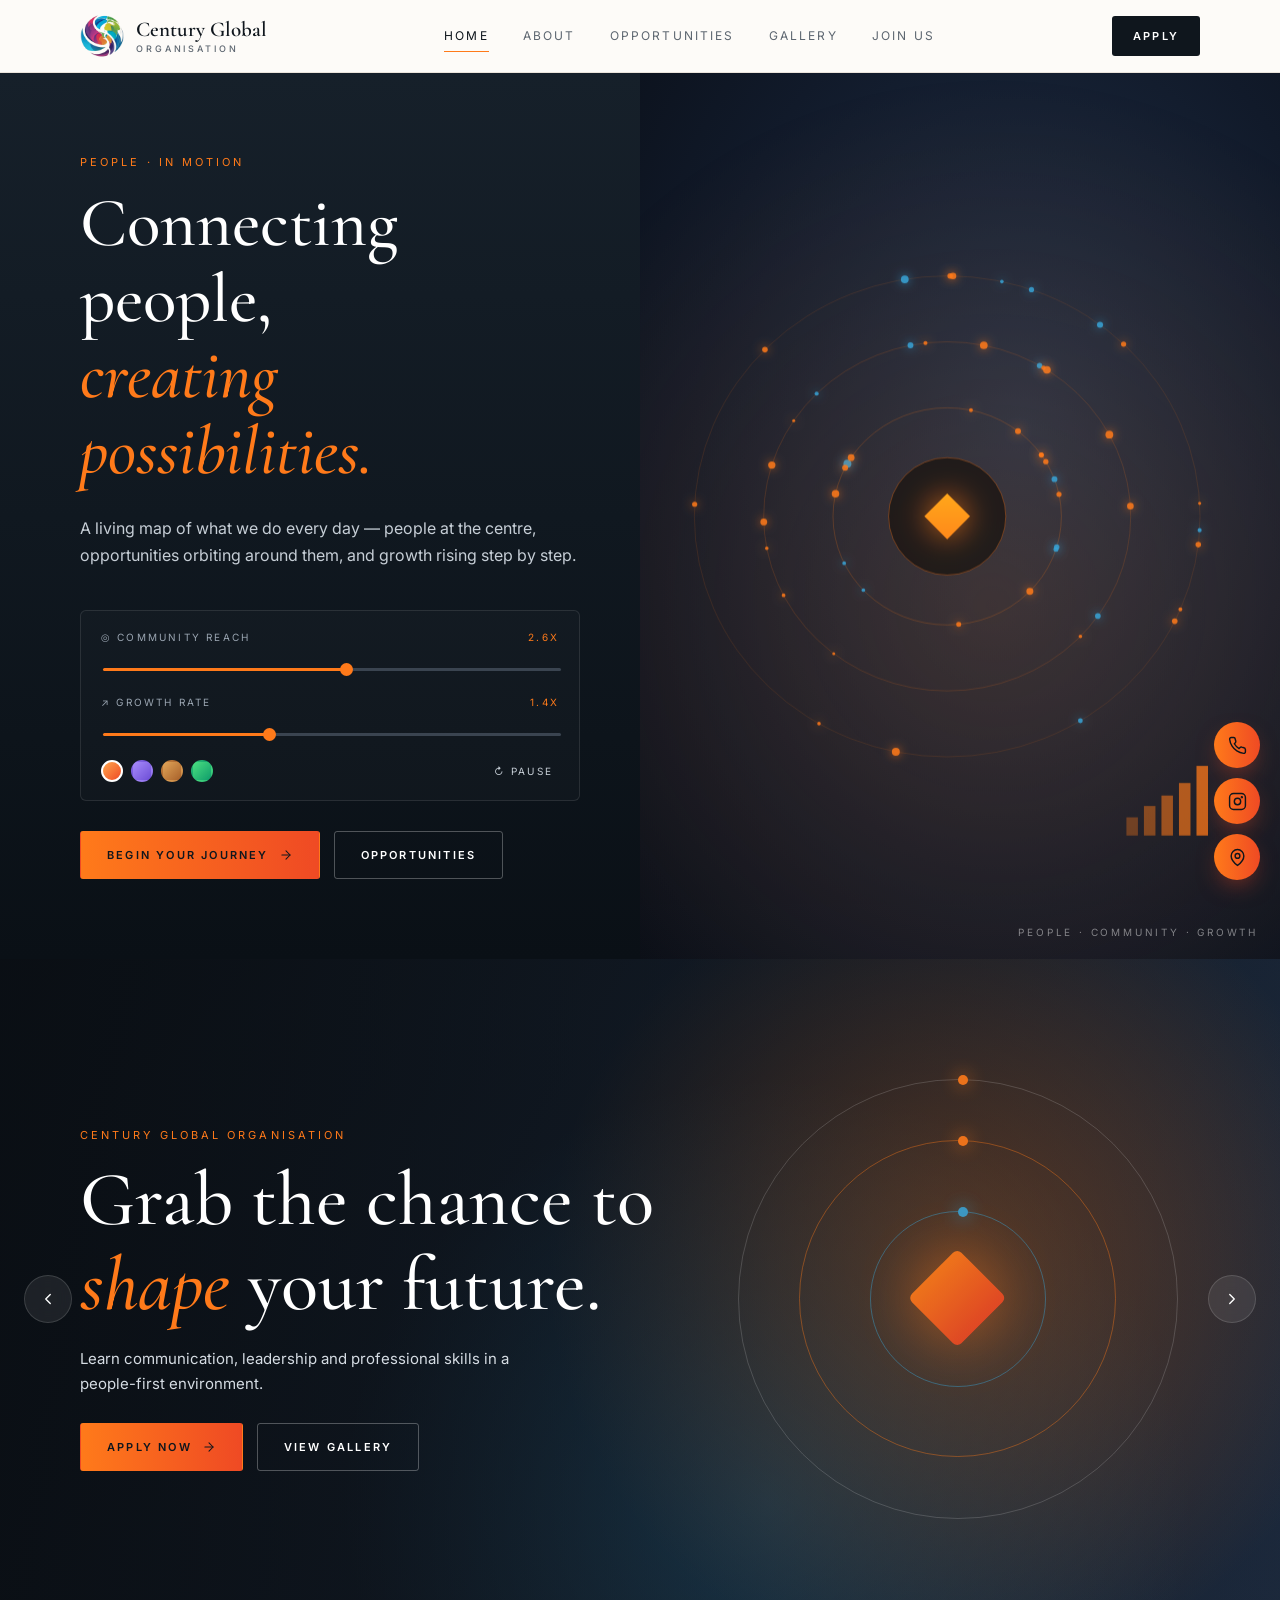
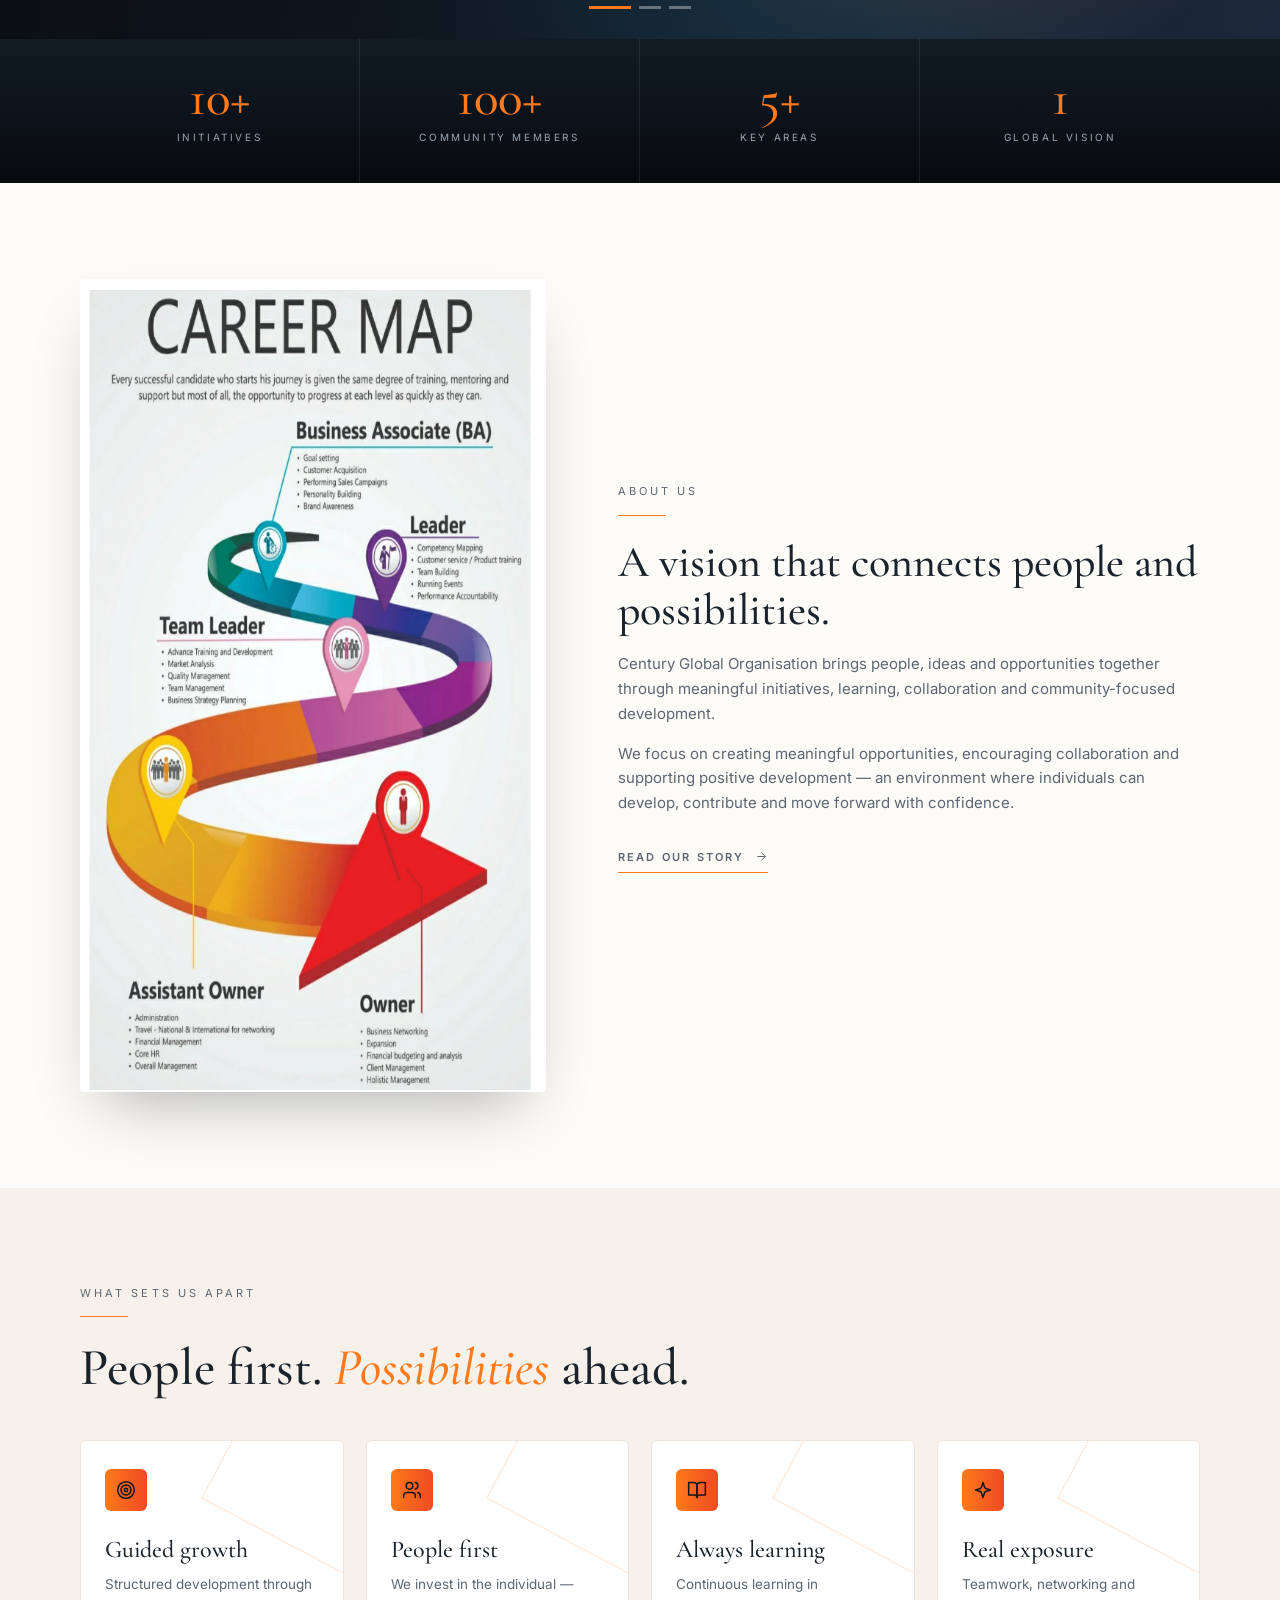
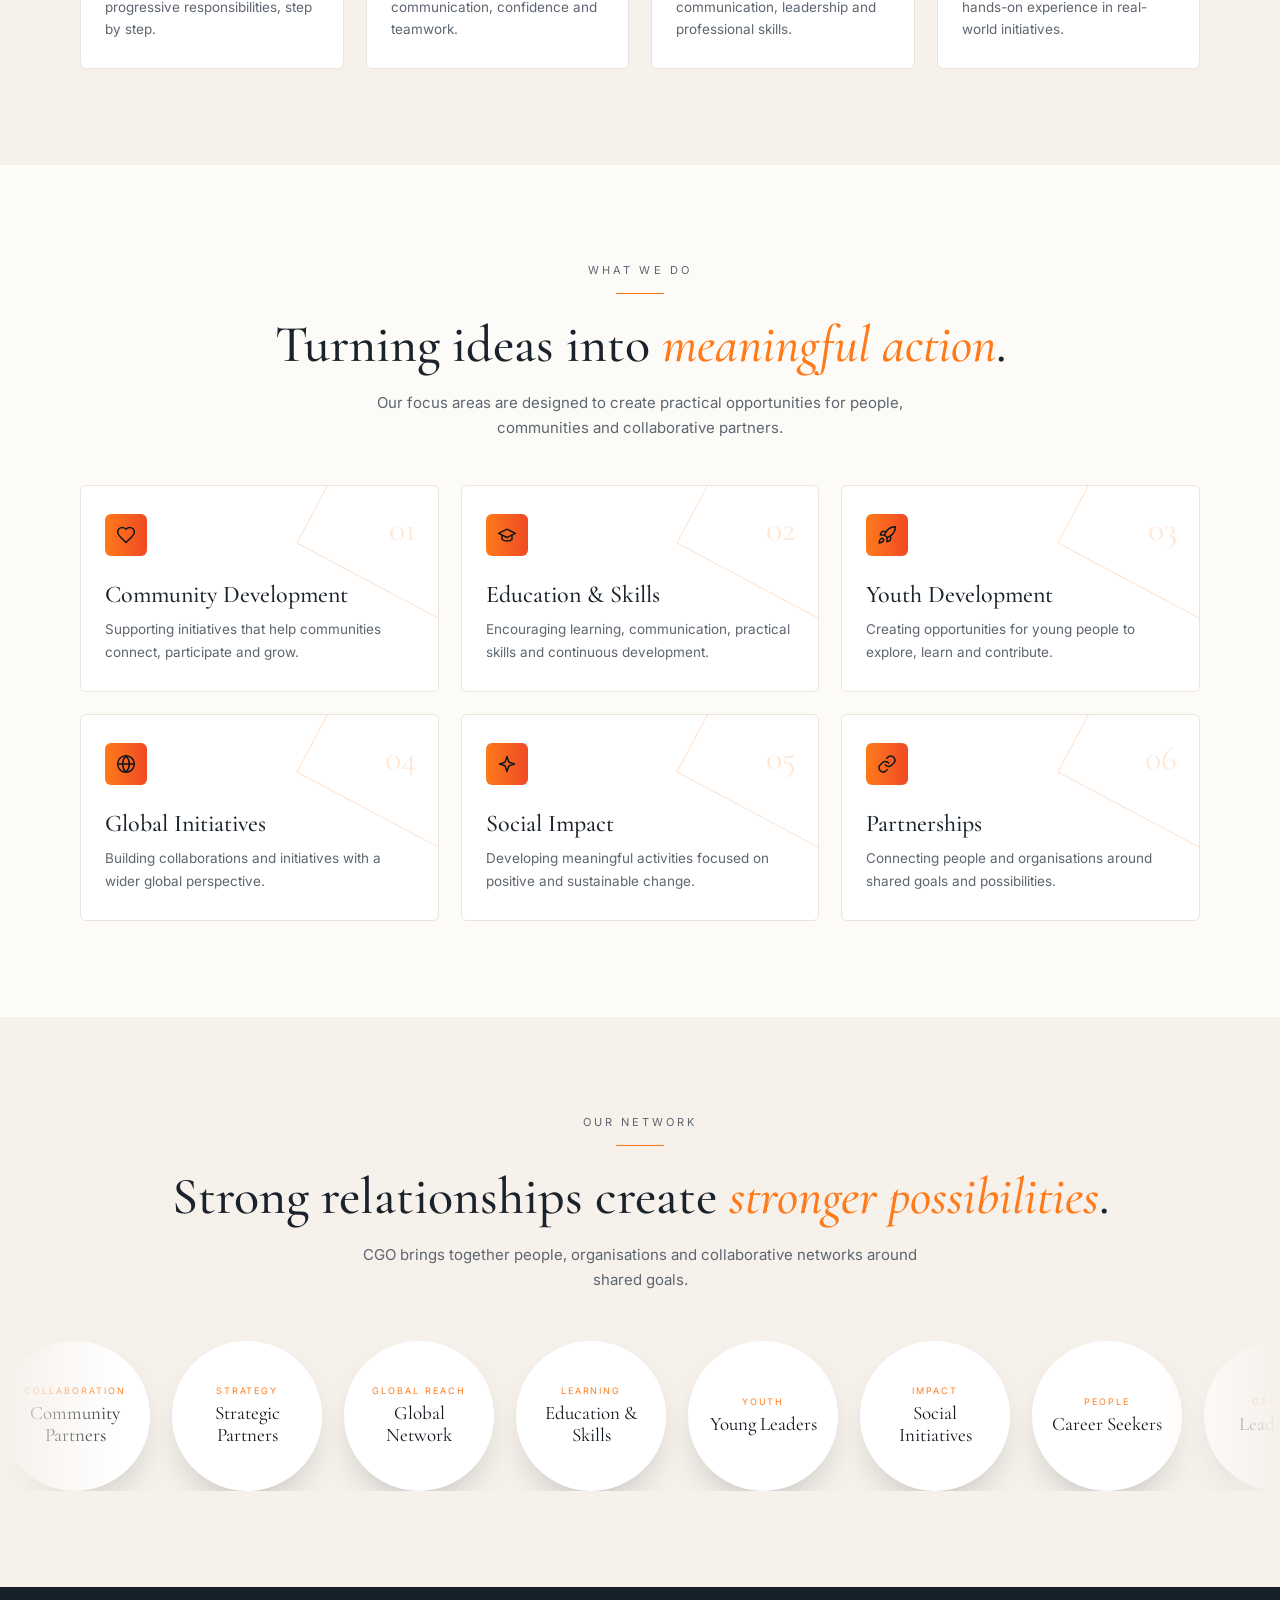
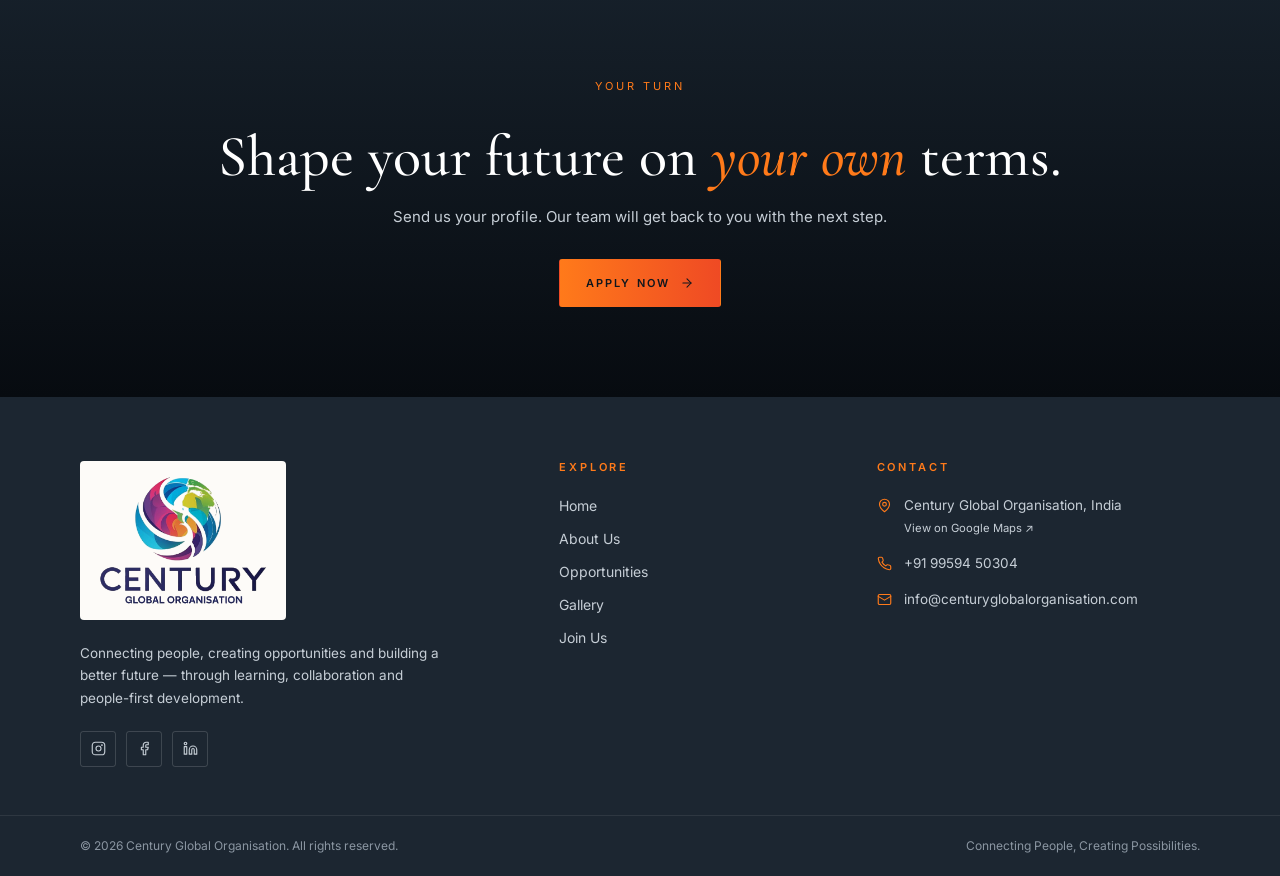
==== commit 7f6020af: "Use the official Century Global logo Co-Authored-By: Claude Opus 5.5 <noreply@anthropic.com>" ====
--- a/index.html
+++ b/index.html
@@ -9,7 +9,7 @@
 <meta property="og:title" content="Century Global Organisation — Connecting People, Creating Possibilities">
 <meta property="og:description" content="Century Global Organisation brings people, ideas and opportunities together through learning, collaboration, leadership and community-focused development.">
 <meta property="og:type" content="website">
-<link rel="icon" href="assets/images/logo.svg" type="image/svg+xml">
+<link rel="icon" href="assets/images/favicon.png" type="image/png">
 <link rel="preconnect" href="https://fonts.googleapis.com">
 <link rel="preconnect" href="https://fonts.gstatic.com" crossorigin>
 <link rel="stylesheet" href="css/style.css">
@@ -18,7 +18,7 @@
 <header class="site-header">
   <div class="container nav">
     <a class="brand" href="index.html" aria-label="Century Global Organisation home">
-      <img src="assets/images/logo.svg" alt="">
+      <img src="assets/images/logo-mark.png" alt="">
       <span class="brand-name">Century Global<span class="brand-sub">ORGANISATION</span></span>
     </a>
     <nav class="nav-links" aria-label="Main"><a href="index.html">Home</a><a href="about.html">About</a><a href="opportunities.html">Opportunities</a><a href="gallery.html">Gallery</a><a href="join-us.html">Join Us</a></nav>
@@ -199,8 +199,7 @@
   <div class="container footer-grid">
     <div>
       <a class="footer-logo" href="index.html">
-        <img src="assets/images/logo.svg" alt="">
-        <span class="brand-name">Century Global<span class="brand-sub">ORGANISATION</span></span>
+        <img src="assets/images/logo-full.png" alt="Century Global Organisation">
       </a>
       <p>Connecting people, creating opportunities and building a better future — through learning, collaboration and people-first development.</p>
       <div class="socials">
--- a/css/style.css
+++ b/css/style.css
@@ -98,7 +98,7 @@
 }
 .nav { display: flex; align-items: center; justify-content: space-between; height: 72px; gap: 24px; }
 .brand { display: flex; align-items: center; gap: 12px; }
-.brand img { width: 34px; height: 34px; }
+.brand img { width: 44px; height: 44px; object-fit: contain; }
 .brand-name { font-family: var(--font-display); font-size: 21px; line-height: 1; color: var(--ink); font-weight: 600; }
 .brand-sub { display: block; font-family: var(--font-sans); font-size: 9px; letter-spacing: .32em; color: var(--muted); margin-top: 4px; font-weight: 500; }
 .nav-links { display: flex; gap: 34px; }
@@ -441,7 +441,7 @@
 .site-footer { background: var(--navy); color: #c6ced6; padding-top: 64px; }
 .footer-grid { display: grid; grid-template-columns: 1.6fr 1fr 1.2fr; gap: 48px; padding-bottom: 48px; }
 .footer-logo { display: inline-flex; align-items: center; gap: 12px; background: #fdfbf8; padding: 14px 18px; border-radius: 4px; margin-bottom: 22px; }
-.footer-logo img { width: 38px; height: 38px; }
+.footer-logo img { width: 170px; height: auto; }
 .footer-grid h4 { font-family: var(--font-sans); font-size: 11px; font-weight: 600; letter-spacing: .26em; text-transform: uppercase; color: var(--orange); margin-bottom: 20px; }
 .footer-grid p { font-size: 13.5px; max-width: 360px; }
 .footer-links { display: grid; gap: 10px; font-size: 14px; }
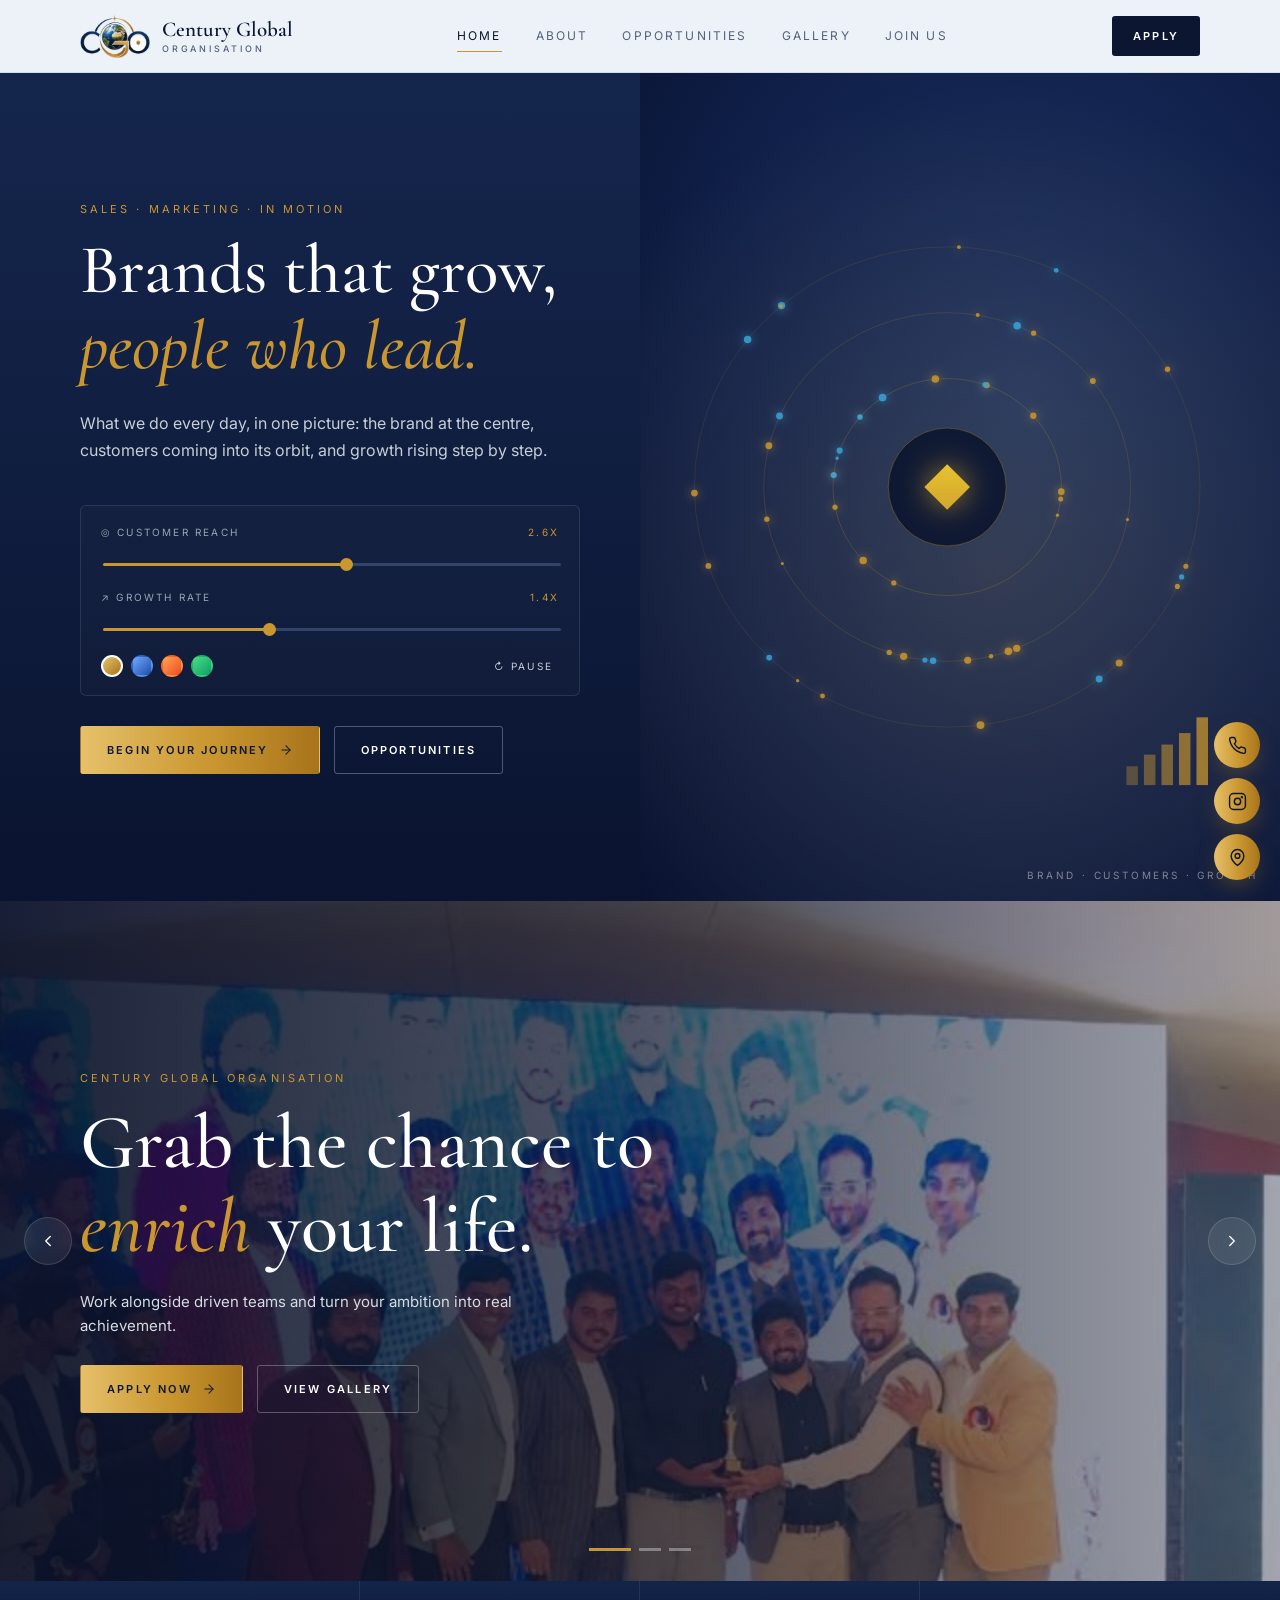
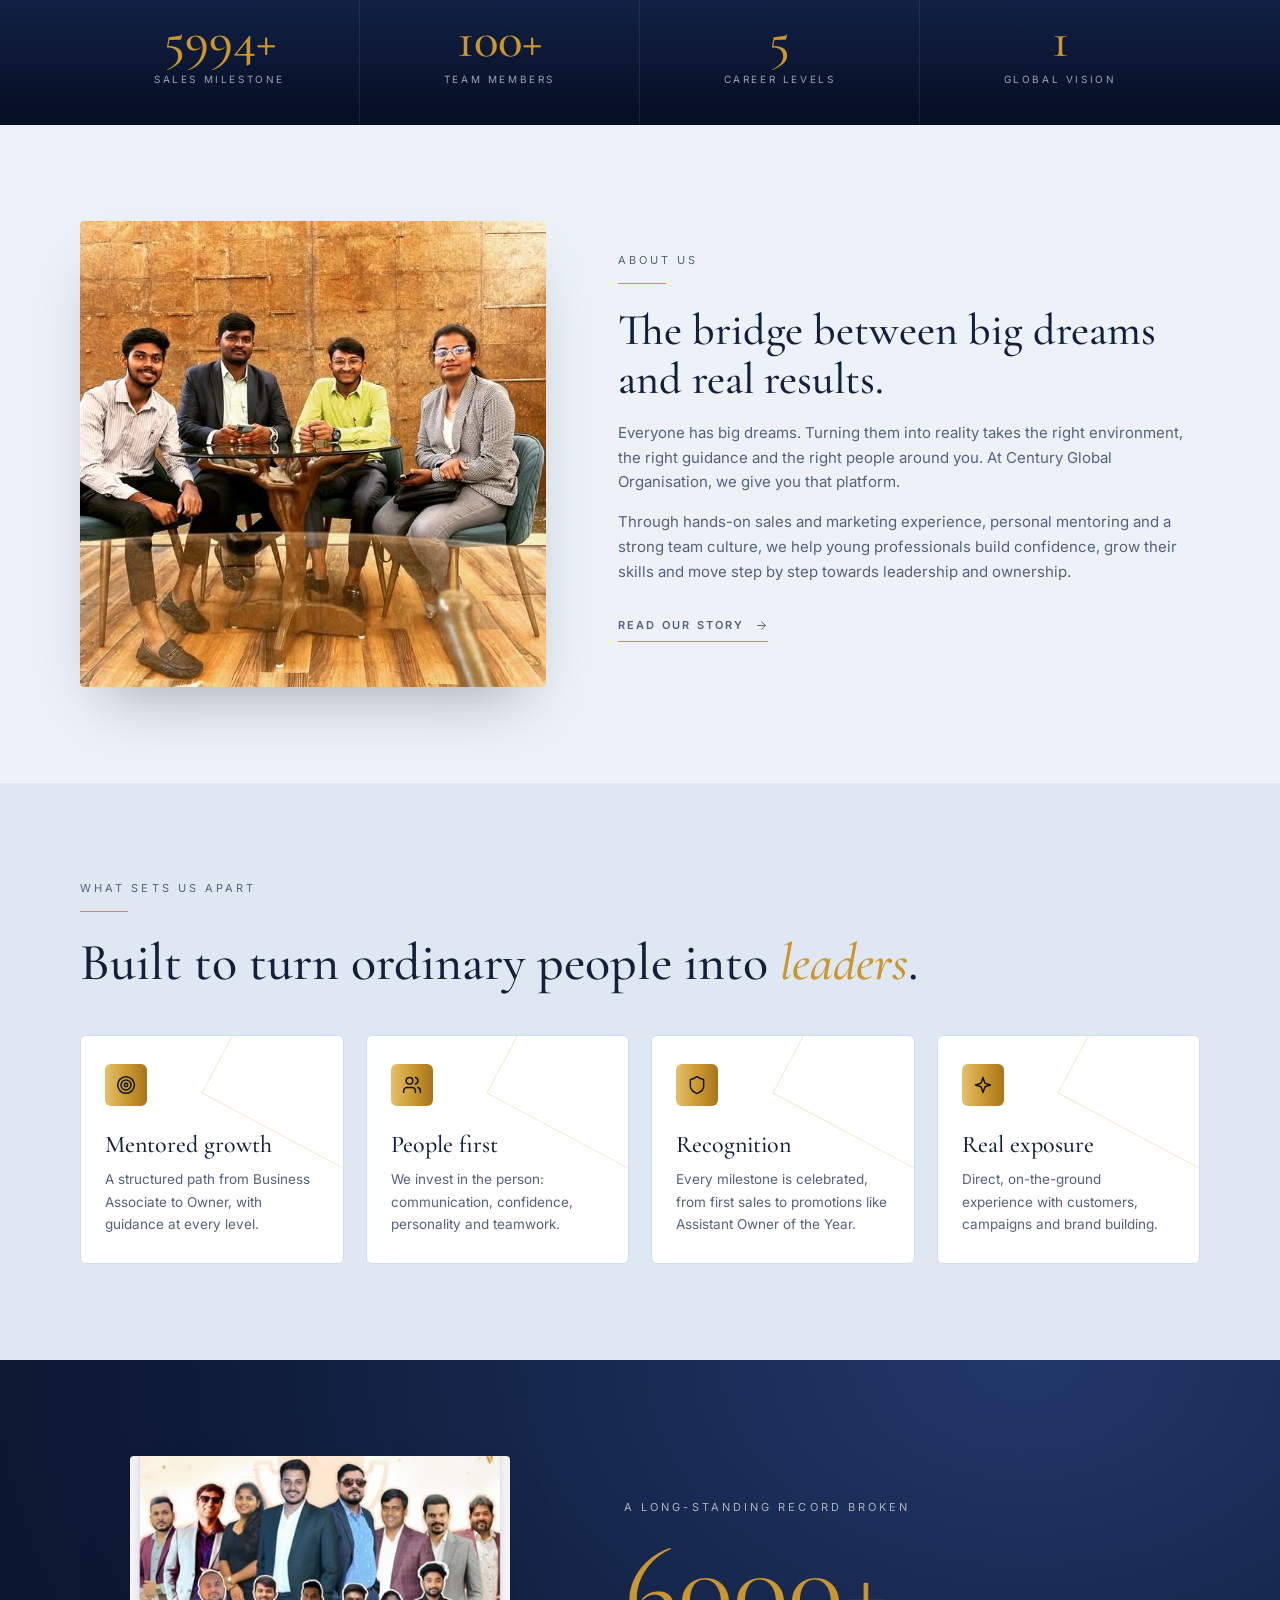
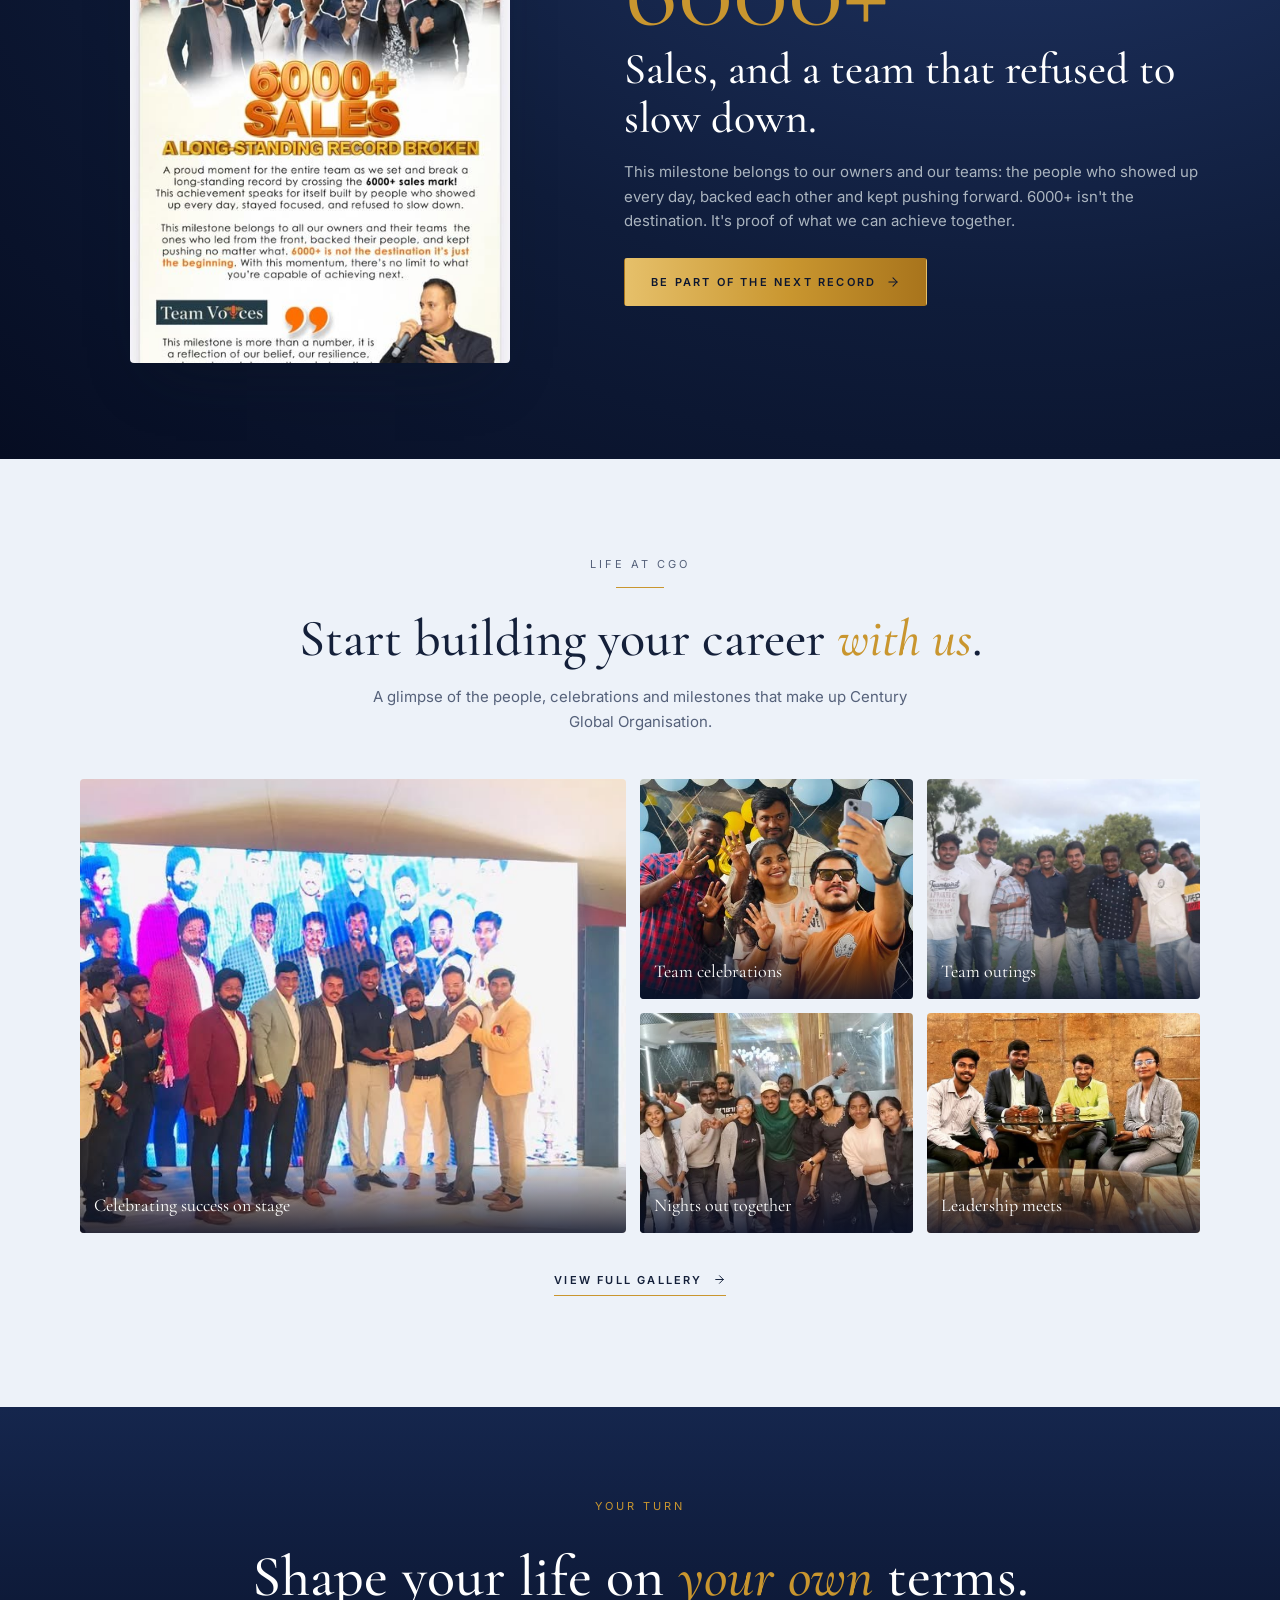
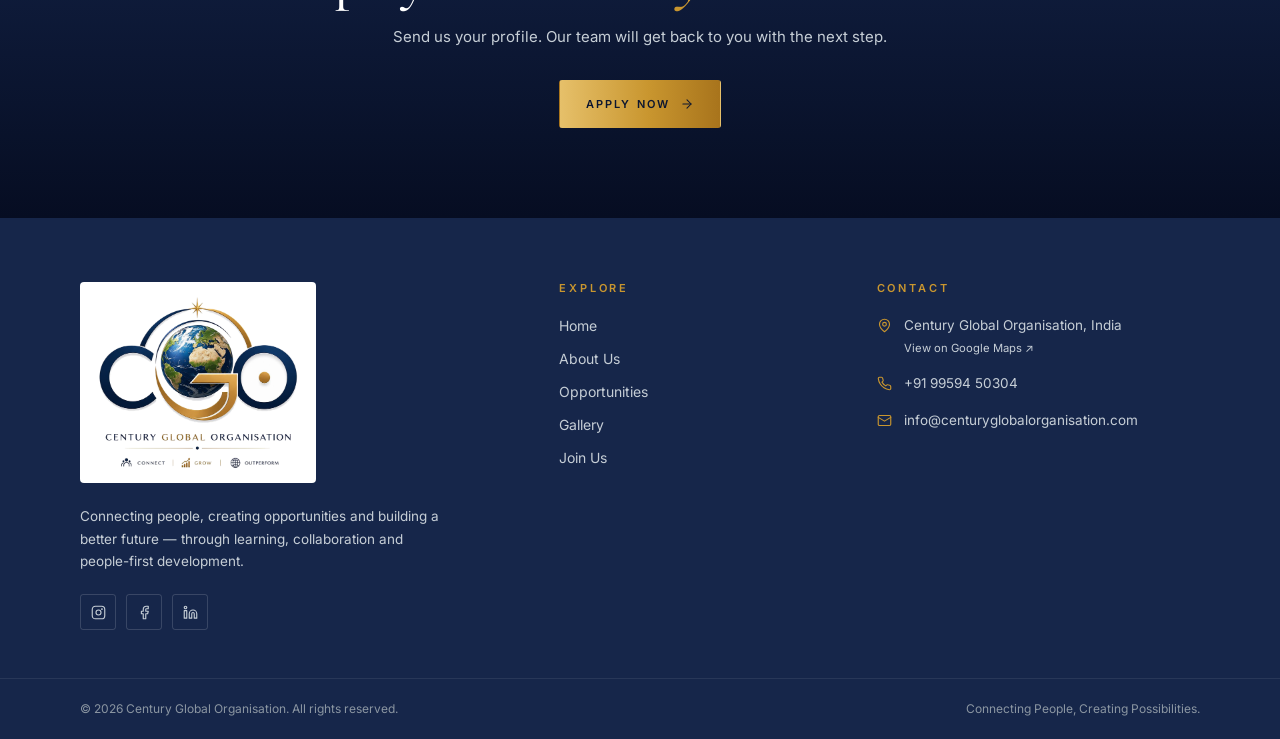
==== commit 8bffd45e: "New CGO logo, navy and gold theme, owner section and Instagram photos Co-Authored-By: Claude Opus 5." ====
--- a/index.html
+++ b/index.html
@@ -4,10 +4,10 @@
 <meta charset="UTF-8">
 <meta name="viewport" content="width=device-width, initial-scale=1.0">
 <meta name="theme-color" content="#11181f">
-<title>Century Global Organisation — Connecting People, Creating Possibilities</title>
-<meta name="description" content="Century Global Organisation brings people, ideas and opportunities together through learning, collaboration, leadership and community-focused development.">
-<meta property="og:title" content="Century Global Organisation — Connecting People, Creating Possibilities">
-<meta property="og:description" content="Century Global Organisation brings people, ideas and opportunities together through learning, collaboration, leadership and community-focused development.">
+<title>Century Global Organisation — Unlock The Leader In You</title>
+<meta name="description" content="Century Global Organisation is a sales and marketing organisation that mentors young professionals into confident leaders and entrepreneurs.">
+<meta property="og:title" content="Century Global Organisation — Unlock The Leader In You">
+<meta property="og:description" content="Century Global Organisation is a sales and marketing organisation that mentors young professionals into confident leaders and entrepreneurs.">
 <meta property="og:type" content="website">
 <link rel="icon" href="assets/images/favicon.png" type="image/png">
 <link rel="preconnect" href="https://fonts.googleapis.com">
@@ -30,13 +30,13 @@
 <main>
 <section class="hero hero-home">
   <div class="hero-copy">
-    <p class="eyebrow">People · In Motion</p>
-    <h1>Connecting people, <em>creating possibilities.</em></h1>
-    <p class="lead">A living map of what we do every day — people at the centre, opportunities orbiting around them, and growth rising step by step.</p>
+    <p class="eyebrow">Sales · Marketing · In Motion</p>
+    <h1>Brands that grow, <em>people who lead.</em></h1>
+    <p class="lead">What we do every day, in one picture: the brand at the centre, customers coming into its orbit, and growth rising step by step.</p>
 
     <div class="control-panel" aria-label="Interactive animation controls">
       <div class="control-row">
-        <label for="reach"><span>◎ Community reach</span><output id="reachOut">2.6x</output></label>
+        <label for="reach"><span>◎ Customer reach</span><output id="reachOut">2.6x</output></label>
         <input type="range" id="reach" min="1" max="4" step="0.1" value="2.6">
       </div>
       <div class="control-row">
@@ -45,9 +45,9 @@
       </div>
       <div class="control-foot">
         <div class="swatches">
-          <button class="swatch active" style="background:linear-gradient(135deg,#ffa64d,#ef4a24)" data-rgb="255,122,26" aria-label="Orange theme"></button>
-          <button class="swatch" style="background:linear-gradient(135deg,#a78bfa,#6d4ed6)" data-rgb="139,108,240" aria-label="Violet theme"></button>
-          <button class="swatch" style="background:linear-gradient(135deg,#e0a458,#a8612a)" data-rgb="214,140,70" aria-label="Bronze theme"></button>
+          <button class="swatch active" style="background:linear-gradient(135deg,#e6c06a,#a8741c)" data-rgb="201,150,47" aria-label="Gold theme"></button>
+          <button class="swatch" style="background:linear-gradient(135deg,#6fa8ff,#1f4fa8)" data-rgb="80,140,240" aria-label="Blue theme"></button>
+          <button class="swatch" style="background:linear-gradient(135deg,#ffa64d,#ef4a24)" data-rgb="255,122,26" aria-label="Orange theme"></button>
           <button class="swatch" style="background:linear-gradient(135deg,#4ade80,#0f9d6b)" data-rgb="34,190,130" aria-label="Green theme"></button>
         </div>
         <button class="pause-btn" id="pauseBtn">↻ <span>Pause</span></button>
@@ -60,37 +60,34 @@
     </div>
   </div>
   <div class="hero-visual">
-    <canvas id="orbitCanvas" aria-label="Animation: people at the centre, community orbiting, growth rising"></canvas>
-    <span class="visual-tag">People · Community · Growth</span>
+    <canvas id="orbitCanvas" aria-label="Animation: brand at the centre, customers orbiting, growth rising"></canvas>
+    <span class="visual-tag">Brand · Customers · Growth</span>
   </div>
 </section>
 
 <section class="slider" aria-label="Century Global highlights">
-  <div class="slide s1 active">
-    <div class="slide-art" aria-hidden="true"><span></span><span></span><span></span><b></b></div>
+  <div class="slide photo active" style="background-image:url('assets/images/event-stage.jpg')">
     <div class="container">
       <p class="eyebrow accent">Century Global Organisation</p>
-      <h2>Grab the chance to <em>shape</em> your future.</h2>
-      <p>Learn communication, leadership and professional skills in a people-first environment.</p>
+      <h2>Grab the chance to <em>enrich</em> your life.</h2>
+      <p>Work alongside driven teams and turn your ambition into real achievement.</p>
       <div class="hero-actions"><a class="btn btn-primary" href="join-us.html">Apply now <svg viewBox="0 0 24 24" fill="none" stroke="currentColor" stroke-width="1.8" stroke-linecap="round" stroke-linejoin="round" aria-hidden="true"><path d="M5 12h14"/><path d="m12 5 7 7-7 7"/></svg></a><a class="btn btn-ghost" href="gallery.html">View gallery</a></div>
     </div>
   </div>
-  <div class="slide s2">
-    <div class="slide-art" aria-hidden="true"><span></span><span></span><span></span><b></b></div>
-    <div class="container">
-      <p class="eyebrow accent">Learn · Contribute · Lead · Grow</p>
-      <h2>Your journey can <em>grow</em> step by step.</h2>
-      <p>A clear path from learning and contribution towards leadership and ownership.</p>
+  <div class="slide photo" style="background-image:url('assets/images/team-night.jpg')">
+    <div class="container">
+      <p class="eyebrow accent">One team · One vision</p>
+      <h2>Learn. Lead. <em>Own</em> your future.</h2>
+      <p>A clear path from Business Associate to Owner, with mentors beside you at every step.</p>
       <div class="hero-actions"><a class="btn btn-primary" href="opportunities.html">See the path <svg viewBox="0 0 24 24" fill="none" stroke="currentColor" stroke-width="1.8" stroke-linecap="round" stroke-linejoin="round" aria-hidden="true"><path d="M5 12h14"/><path d="m12 5 7 7-7 7"/></svg></a></div>
     </div>
   </div>
-  <div class="slide s3">
-    <div class="slide-art" aria-hidden="true"><span></span><span></span><span></span><b></b></div>
-    <div class="container">
-      <p class="eyebrow accent">Partners &amp; community</p>
-      <h2>Have an idea? Let's <em>build</em> it together.</h2>
-      <p>Initiatives, partnerships and collaborations that create meaningful impact.</p>
-      <div class="hero-actions"><a class="btn btn-primary" href="join-us.html">Contact CGO <svg viewBox="0 0 24 24" fill="none" stroke="currentColor" stroke-width="1.8" stroke-linecap="round" stroke-linejoin="round" aria-hidden="true"><path d="M5 12h14"/><path d="m12 5 7 7-7 7"/></svg></a></div>
+  <div class="slide photo" style="background-image:url('assets/images/team-outing.jpg')">
+    <div class="container">
+      <p class="eyebrow accent">6000+ sales</p>
+      <h2>A record broken <em>together</em>.</h2>
+      <p>Our teams crossed the 6000+ sales mark, and that's only the beginning.</p>
+      <div class="hero-actions"><a class="btn btn-primary" href="about.html">Our story <svg viewBox="0 0 24 24" fill="none" stroke="currentColor" stroke-width="1.8" stroke-linecap="round" stroke-linejoin="round" aria-hidden="true"><path d="M5 12h14"/><path d="m12 5 7 7-7 7"/></svg></a></div>
     </div>
   </div>
   <button class="slider-btn prev" aria-label="Previous slide"><svg viewBox="0 0 24 24" fill="none" stroke="currentColor" stroke-width="1.8" stroke-linecap="round" stroke-linejoin="round" aria-hidden="true"><path d="m15 18-6-6 6-6"/></svg></button>
@@ -100,9 +97,9 @@
 
 <section class="stats">
   <div class="container stats-grid">
-    <div class="stat"><b data-count="10" data-suffix="+">10+</b><span>Initiatives</span></div>
-    <div class="stat"><b data-count="100" data-suffix="+">100+</b><span>Community members</span></div>
-    <div class="stat"><b data-count="5" data-suffix="+">5+</b><span>Key areas</span></div>
+    <div class="stat"><b data-count="6000" data-suffix="+">6000+</b><span>Sales milestone</span></div>
+    <div class="stat"><b data-count="100" data-suffix="+">100+</b><span>Team members</span></div>
+    <div class="stat"><b data-count="5">5</b><span>Career levels</span></div>
     <div class="stat"><b data-count="1">1</b><span>Global vision</span></div>
   </div>
 </section>
@@ -110,14 +107,14 @@
 <section class="section">
   <div class="container split">
     <div class="split-media reveal">
-      <img src="assets/images/cgo-growth-map.png" alt="CGO career and growth map" width="634" height="813">
+      <img class="photo-frame" src="assets/images/leadership-meet.jpg" alt="Century Global leaders meeting together" loading="lazy">
     </div>
     <div class="split-copy reveal">
       <p class="eyebrow">About us</p>
       <hr class="rule">
-      <h2 class="section-title">A vision that connects people and possibilities.</h2>
-      <p>Century Global Organisation brings people, ideas and opportunities together through meaningful initiatives, learning, collaboration and community-focused development.</p>
-      <p>We focus on creating meaningful opportunities, encouraging collaboration and supporting positive development — an environment where individuals can develop, contribute and move forward with confidence.</p>
+      <h2 class="section-title">The bridge between big dreams and real results.</h2>
+      <p>Everyone has big dreams. Turning them into reality takes the right environment, the right guidance and the right people around you. At Century Global Organisation, we give you that platform.</p>
+      <p>Through hands-on sales and marketing experience, personal mentoring and a strong team culture, we help young professionals build confidence, grow their skills and move step by step towards leadership and ownership.</p>
       <p style="margin-top:28px"><a class="link-arrow" href="about.html">Read our story <svg viewBox="0 0 24 24" fill="none" stroke="currentColor" stroke-width="1.8" stroke-linecap="round" stroke-linejoin="round" aria-hidden="true"><path d="M5 12h14"/><path d="m12 5 7 7-7 7"/></svg></a></p>
     </div>
   </div>
@@ -127,12 +124,25 @@
   <div class="container">
     <p class="eyebrow">What sets us apart</p>
     <hr class="rule">
-    <h2 class="section-title">People first. <em class="hl">Possibilities</em> ahead.</h2>
+    <h2 class="section-title">Built to turn ordinary people into <em class="hl">leaders</em>.</h2>
     <div class="card-grid cols-4">
-      <article class="feature reveal"><div class="icon-box"><svg viewBox="0 0 24 24" fill="none" stroke="currentColor" stroke-width="1.8" stroke-linecap="round" stroke-linejoin="round" aria-hidden="true"><circle cx="12" cy="12" r="10"/><circle cx="12" cy="12" r="6"/><circle cx="12" cy="12" r="2"/></svg></div><h3>Guided growth</h3><p>Structured development through progressive responsibilities, step by step.</p></article>
-      <article class="feature reveal"><div class="icon-box"><svg viewBox="0 0 24 24" fill="none" stroke="currentColor" stroke-width="1.8" stroke-linecap="round" stroke-linejoin="round" aria-hidden="true"><path d="M16 21v-2a4 4 0 0 0-4-4H6a4 4 0 0 0-4 4v2"/><circle cx="9" cy="7" r="4"/><path d="M22 21v-2a4 4 0 0 0-3-3.9M16 3.1a4 4 0 0 1 0 7.8"/></svg></div><h3>People first</h3><p>We invest in the individual — communication, confidence and teamwork.</p></article>
-      <article class="feature reveal"><div class="icon-box"><svg viewBox="0 0 24 24" fill="none" stroke="currentColor" stroke-width="1.8" stroke-linecap="round" stroke-linejoin="round" aria-hidden="true"><path d="M2 3h6a4 4 0 0 1 4 4v14a3 3 0 0 0-3-3H2z"/><path d="M22 3h-6a4 4 0 0 0-4 4v14a3 3 0 0 1 3-3h7z"/></svg></div><h3>Always learning</h3><p>Continuous learning in communication, leadership and professional skills.</p></article>
-      <article class="feature reveal"><div class="icon-box"><svg viewBox="0 0 24 24" fill="none" stroke="currentColor" stroke-width="1.8" stroke-linecap="round" stroke-linejoin="round" aria-hidden="true"><path d="m12 3-1.9 5.8a2 2 0 0 1-1.3 1.3L3 12l5.8 1.9a2 2 0 0 1 1.3 1.3L12 21l1.9-5.8a2 2 0 0 1 1.3-1.3L21 12l-5.8-1.9a2 2 0 0 1-1.3-1.3Z"/></svg></div><h3>Real exposure</h3><p>Teamwork, networking and hands-on experience in real-world initiatives.</p></article>
+      <article class="feature reveal"><div class="icon-box"><svg viewBox="0 0 24 24" fill="none" stroke="currentColor" stroke-width="1.8" stroke-linecap="round" stroke-linejoin="round" aria-hidden="true"><circle cx="12" cy="12" r="10"/><circle cx="12" cy="12" r="6"/><circle cx="12" cy="12" r="2"/></svg></div><h3>Mentored growth</h3><p>A structured path from Business Associate to Owner, with guidance at every level.</p></article>
+      <article class="feature reveal"><div class="icon-box"><svg viewBox="0 0 24 24" fill="none" stroke="currentColor" stroke-width="1.8" stroke-linecap="round" stroke-linejoin="round" aria-hidden="true"><path d="M16 21v-2a4 4 0 0 0-4-4H6a4 4 0 0 0-4 4v2"/><circle cx="9" cy="7" r="4"/><path d="M22 21v-2a4 4 0 0 0-3-3.9M16 3.1a4 4 0 0 1 0 7.8"/></svg></div><h3>People first</h3><p>We invest in the person: communication, confidence, personality and teamwork.</p></article>
+      <article class="feature reveal"><div class="icon-box"><svg viewBox="0 0 24 24" fill="none" stroke="currentColor" stroke-width="1.8" stroke-linecap="round" stroke-linejoin="round" aria-hidden="true"><path d="M20 13c0 5-3.5 7.5-7.7 9a1 1 0 0 1-.6 0C7.5 20.5 4 18 4 13V6a1 1 0 0 1 1-1c2 0 4.5-1.2 6.2-2.7a1.2 1.2 0 0 1 1.5 0C14.5 3.8 17 5 19 5a1 1 0 0 1 1 1z"/></svg></div><h3>Recognition</h3><p>Every milestone is celebrated, from first sales to promotions like Assistant Owner of the Year.</p></article>
+      <article class="feature reveal"><div class="icon-box"><svg viewBox="0 0 24 24" fill="none" stroke="currentColor" stroke-width="1.8" stroke-linecap="round" stroke-linejoin="round" aria-hidden="true"><path d="m12 3-1.9 5.8a2 2 0 0 1-1.3 1.3L3 12l5.8 1.9a2 2 0 0 1 1.3 1.3L12 21l1.9-5.8a2 2 0 0 1 1.3-1.3L21 12l-5.8-1.9a2 2 0 0 1-1.3-1.3Z"/></svg></div><h3>Real exposure</h3><p>Direct, on-the-ground experience with customers, campaigns and brand building.</p></article>
+    </div>
+  </div>
+</section>
+
+<section class="section dark">
+  <div class="container record">
+    <div class="reveal"><img class="photo-frame" src="assets/images/record-6000-sales.jpg" alt="6000+ sales record poster" loading="lazy"></div>
+    <div class="split-copy reveal">
+      <p class="eyebrow">A long-standing record broken</p>
+      <div class="big">6000+</div>
+      <h2 class="section-title">Sales, and a team that refused to slow down.</h2>
+      <p>This milestone belongs to our owners and our teams: the people who showed up every day, backed each other and kept pushing forward. 6000+ isn't the destination. It's proof of what we can achieve together.</p>
+      <p style="margin-top:24px"><a class="btn btn-primary" href="join-us.html">Be part of the next record <svg viewBox="0 0 24 24" fill="none" stroke="currentColor" stroke-width="1.8" stroke-linecap="round" stroke-linejoin="round" aria-hidden="true"><path d="M5 12h14"/><path d="m12 5 7 7-7 7"/></svg></a></p>
     </div>
   </div>
 </section>
@@ -140,55 +150,26 @@
 <section class="section">
   <div class="container">
     <div class="center">
-      <p class="eyebrow">What we do</p>
+      <p class="eyebrow">Life at CGO</p>
       <hr class="rule">
-      <h2 class="section-title">Turning ideas into <em class="hl">meaningful action</em>.</h2>
-      <p class="section-lead">Our focus areas are designed to create practical opportunities for people, communities and collaborative partners.</p>
-    </div>
-    <div class="card-grid cols-3">
-      <article class="feature reveal"><span class="num">01</span><div class="icon-box"><svg viewBox="0 0 24 24" fill="none" stroke="currentColor" stroke-width="1.8" stroke-linecap="round" stroke-linejoin="round" aria-hidden="true"><path d="M19 14c1.5-1.5 3-3.2 3-5.5A5.5 5.5 0 0 0 16.5 3c-1.8 0-3 .5-4.5 2-1.5-1.5-2.7-2-4.5-2A5.5 5.5 0 0 0 2 8.5c0 2.3 1.5 4 3 5.5l7 7Z"/></svg></div><h3>Community Development</h3><p>Supporting initiatives that help communities connect, participate and grow.</p></article>
-      <article class="feature reveal"><span class="num">02</span><div class="icon-box"><svg viewBox="0 0 24 24" fill="none" stroke="currentColor" stroke-width="1.8" stroke-linecap="round" stroke-linejoin="round" aria-hidden="true"><path d="M22 10 12 5 2 10l10 5 10-5z"/><path d="M6 12v5c3 3 9 3 12 0v-5"/></svg></div><h3>Education &amp; Skills</h3><p>Encouraging learning, communication, practical skills and continuous development.</p></article>
-      <article class="feature reveal"><span class="num">03</span><div class="icon-box"><svg viewBox="0 0 24 24" fill="none" stroke="currentColor" stroke-width="1.8" stroke-linecap="round" stroke-linejoin="round" aria-hidden="true"><path d="M4.5 16.5c-1.5 1.3-2 5-2 5s3.7-.5 5-2c.7-.8.7-2.1-.1-2.9a2.2 2.2 0 0 0-2.9-.1z"/><path d="m12 15-3-3a22 22 0 0 1 2-4A12.9 12.9 0 0 1 22 2c0 2.7-.8 7.5-6 11a22.4 22.4 0 0 1-4 2z"/><path d="M9 12H4s.6-3 2-4c1.6-1.1 5 0 5 0M12 15v5s3-.6 4-2c1.1-1.6 0-5 0-5"/></svg></div><h3>Youth Development</h3><p>Creating opportunities for young people to explore, learn and contribute.</p></article>
-      <article class="feature reveal"><span class="num">04</span><div class="icon-box"><svg viewBox="0 0 24 24" fill="none" stroke="currentColor" stroke-width="1.8" stroke-linecap="round" stroke-linejoin="round" aria-hidden="true"><circle cx="12" cy="12" r="10"/><path d="M2 12h20M12 2a15 15 0 0 1 4 10 15 15 0 0 1-4 10 15 15 0 0 1-4-10 15 15 0 0 1 4-10z"/></svg></div><h3>Global Initiatives</h3><p>Building collaborations and initiatives with a wider global perspective.</p></article>
-      <article class="feature reveal"><span class="num">05</span><div class="icon-box"><svg viewBox="0 0 24 24" fill="none" stroke="currentColor" stroke-width="1.8" stroke-linecap="round" stroke-linejoin="round" aria-hidden="true"><path d="m12 3-1.9 5.8a2 2 0 0 1-1.3 1.3L3 12l5.8 1.9a2 2 0 0 1 1.3 1.3L12 21l1.9-5.8a2 2 0 0 1 1.3-1.3L21 12l-5.8-1.9a2 2 0 0 1-1.3-1.3Z"/></svg></div><h3>Social Impact</h3><p>Developing meaningful activities focused on positive and sustainable change.</p></article>
-      <article class="feature reveal"><span class="num">06</span><div class="icon-box"><svg viewBox="0 0 24 24" fill="none" stroke="currentColor" stroke-width="1.8" stroke-linecap="round" stroke-linejoin="round" aria-hidden="true"><path d="M10 13a5 5 0 0 0 7.5.5l3-3a5 5 0 0 0-7-7l-1.7 1.7"/><path d="M14 11a5 5 0 0 0-7.5-.5l-3 3a5 5 0 0 0 7 7l1.7-1.7"/></svg></div><h3>Partnerships</h3><p>Connecting people and organisations around shared goals and possibilities.</p></article>
-    </div>
-  </div>
-</section>
-
-<section class="section sand">
-  <div class="container center">
-    <p class="eyebrow">Our network</p>
-    <hr class="rule">
-    <h2 class="section-title">Strong relationships create <em class="hl">stronger possibilities</em>.</h2>
-    <p class="section-lead">CGO brings together people, organisations and collaborative networks around shared goals.</p>
-  </div>
-  <div class="marquee" aria-label="Areas of our network">
-    <div class="marquee-track">
-      <div class="bubble"><span><small>Collaboration</small>Community Partners</span></div>
-      <div class="bubble"><span><small>Strategy</small>Strategic Partners</span></div>
-      <div class="bubble"><span><small>Global reach</small>Global Network</span></div>
-      <div class="bubble"><span><small>Learning</small>Education &amp; Skills</span></div>
-      <div class="bubble"><span><small>Youth</small>Young Leaders</span></div>
-      <div class="bubble"><span><small>Impact</small>Social Initiatives</span></div>
-      <div class="bubble"><span><small>People</small>Career Seekers</span></div>
-      <div class="bubble"><span><small>Growth</small>Leadership</span></div>
-      <div class="bubble"><span><small>Collaboration</small>Community Partners</span></div>
-      <div class="bubble"><span><small>Strategy</small>Strategic Partners</span></div>
-      <div class="bubble"><span><small>Global reach</small>Global Network</span></div>
-      <div class="bubble"><span><small>Learning</small>Education &amp; Skills</span></div>
-      <div class="bubble"><span><small>Youth</small>Young Leaders</span></div>
-      <div class="bubble"><span><small>Impact</small>Social Initiatives</span></div>
-      <div class="bubble"><span><small>People</small>Career Seekers</span></div>
-      <div class="bubble"><span><small>Growth</small>Leadership</span></div>
-    </div>
+      <h2 class="section-title">Start building your career <em class="hl">with us</em>.</h2>
+      <p class="section-lead">A glimpse of the people, celebrations and milestones that make up Century Global Organisation.</p>
+    </div>
+    <div class="moments">
+      <figure class="reveal"><img class="" src="assets/images/event-stage.jpg" alt="CGO team on stage at an event" loading="lazy"><figcaption>Celebrating success on stage</figcaption></figure>
+      <figure class="reveal"><img class="" src="assets/images/team-celebration.jpg" alt="Team celebration selfie" loading="lazy"><figcaption>Team celebrations</figcaption></figure>
+      <figure class="reveal"><img class="" src="assets/images/team-outing.jpg" alt="Team outing" loading="lazy"><figcaption>Team outings</figcaption></figure>
+      <figure class="reveal"><img class="" src="assets/images/team-night.jpg" alt="Team night out" loading="lazy"><figcaption>Nights out together</figcaption></figure>
+      <figure class="reveal"><img class="" src="assets/images/leadership-meet.jpg" alt="Leadership meeting" loading="lazy"><figcaption>Leadership meets</figcaption></figure>
+    </div>
+    <p class="center" style="margin-top:34px"><a class="link-arrow" href="gallery.html">View full gallery <svg viewBox="0 0 24 24" fill="none" stroke="currentColor" stroke-width="1.8" stroke-linecap="round" stroke-linejoin="round" aria-hidden="true"><path d="M5 12h14"/><path d="m12 5 7 7-7 7"/></svg></a></p>
   </div>
 </section>
 
 <section class="cta-band">
   <div class="container reveal">
     <p class="eyebrow accent">Your turn</p>
-    <h2>Shape your future on <em class="hl">your own</em> terms.</h2>
+    <h2>Shape your life on <em class="hl">your own</em> terms.</h2>
     <p>Send us your profile. Our team will get back to you with the next step.</p>
     <a class="btn btn-primary" href="join-us.html">Apply Now <svg viewBox="0 0 24 24" fill="none" stroke="currentColor" stroke-width="1.8" stroke-linecap="round" stroke-linejoin="round" aria-hidden="true"><path d="M5 12h14"/><path d="m12 5 7 7-7 7"/></svg></a>
   </div>
--- a/css/style.css
+++ b/css/style.css
@@ -2,21 +2,21 @@
 
 /* ============ Design tokens ============ */
 :root {
-  --ink: #0f161d;
-  --navy-deep: #11181f;
-  --navy: #1c2631;
-  --orange: #ff7a1a;
-  --ember: #ef4a24;
-  --gold-soft: #ffa64d;
+  --ink: #0c1630;
+  --navy-deep: #0f1c3a;
+  --navy: #16264a;
+  --orange: #c9962f;
+  --ember: #a8741c;
+  --gold-soft: #e6c06a;
   --sky: #38a3d6;
-  --ivory: #fdfbf8;
-  --sand: #f6f1eb;
+  --ivory: #edf2f9;
+  --sand: #dfe7f3;
   --card: #ffffff;
-  --border: #ebe4dc;
-  --text: #1a222b;
-  --muted: #5d6670;
+  --border: #d3ddec;
+  --text: #14203a;
+  --muted: #55617a;
   --muted-light: #aab4bf;
-  --grad: linear-gradient(90deg, var(--orange), var(--ember));
+  --grad: linear-gradient(90deg, #e6c06a, #c9962f 55%, #a8741c);
   --font-display: "Cormorant Garamond", "Times New Roman", serif;
   --font-sans: "Inter", system-ui, -apple-system, "Segoe UI", sans-serif;
   --container: 1120px;
@@ -44,7 +44,7 @@
 .container { width: min(var(--container), 100% - 40px); margin-inline: auto; }
 .section { padding-block: 96px; }
 .section.sand { background: var(--sand); }
-.section.dark { background: radial-gradient(ellipse at 80% 0%, #243140 0%, var(--navy-deep) 55%, #070b10 100%); color: #e8edf2; }
+.section.dark { background: radial-gradient(ellipse at 80% 0%, #22386a 0%, var(--navy-deep) 55%, #060d22 100%); color: #e8edf2; }
 .center { text-align: center; }
 
 .eyebrow {
@@ -73,14 +73,14 @@
 }
 .btn svg { width: 14px; height: 14px; transition: transform .25s; }
 .btn:hover svg { transform: translateX(4px); }
-.btn-primary { background: var(--grad); color: var(--ink); }
-.btn-primary:hover { transform: translateY(-2px); box-shadow: 0 14px 30px -10px rgba(255, 122, 26, .6); }
+.btn-primary { background: var(--grad); color: #0c1630; }
+.btn-primary:hover { transform: translateY(-2px); box-shadow: 0 14px 30px -10px rgba(201, 150, 47, .6); }
 .btn-ghost { border-color: rgba(255, 255, 255, .28); color: #fff; }
 .btn-ghost:hover { border-color: var(--orange); color: var(--orange); }
 .btn-dark { background: var(--ink); color: #fff; }
 .btn-dark:hover { background: var(--navy); transform: translateY(-2px); }
 .btn-outline { border-color: var(--orange); color: var(--orange); }
-.btn-outline:hover { background: var(--orange); color: #fff; }
+.btn-outline:hover { background: var(--orange); color: #0c1630; }
 .link-arrow {
   display: inline-flex; align-items: center; gap: 10px;
   font-size: 11px; font-weight: 600; letter-spacing: .2em; text-transform: uppercase;
@@ -92,13 +92,13 @@
 /* ============ Header ============ */
 .site-header {
   position: sticky; top: 0; z-index: 50;
-  background: rgba(253, 251, 248, .92);
+  background: rgba(237, 242, 249, .92);
   backdrop-filter: blur(12px);
   border-bottom: 1px solid var(--border);
 }
 .nav { display: flex; align-items: center; justify-content: space-between; height: 72px; gap: 24px; }
 .brand { display: flex; align-items: center; gap: 12px; }
-.brand img { width: 44px; height: 44px; object-fit: contain; }
+.brand img { height: 44px; width: auto; }
 .brand-name { font-family: var(--font-display); font-size: 21px; line-height: 1; color: var(--ink); font-weight: 600; }
 .brand-sub { display: block; font-family: var(--font-sans); font-size: 9px; letter-spacing: .32em; color: var(--muted); margin-top: 4px; font-weight: 500; }
 .nav-links { display: flex; gap: 34px; }
@@ -126,7 +126,7 @@
 .hero-home .hero-copy {
   padding: 80px 56px 80px max(20px, calc((100vw - var(--container)) / 2));
   display: flex; flex-direction: column; justify-content: center;
-  background: linear-gradient(180deg, #16202a 0%, #0a1016 100%);
+  background: linear-gradient(180deg, #15264d 0%, #0a1430 100%);
   position: relative; z-index: 2;
 }
 .hero h1 { font-size: clamp(44px, 5.4vw, 72px); margin-bottom: 26px; }
@@ -147,7 +147,7 @@
 .control-row label output { color: var(--orange); }
 .control-panel input[type=range] {
   -webkit-appearance: none; appearance: none; width: 100%; height: 3px; border-radius: 3px;
-  background: linear-gradient(90deg, var(--orange) var(--val, 50%), #3a4450 var(--val, 50%));
+  background: linear-gradient(90deg, var(--orange) var(--val, 50%), #33436a var(--val, 50%));
   outline: none;
 }
 .control-panel input[type=range]::-webkit-slider-thumb { -webkit-appearance: none; width: 13px; height: 13px; border-radius: 50%; background: var(--orange); cursor: pointer; border: 0; }
@@ -162,7 +162,7 @@
 }
 .pause-btn:hover { color: var(--orange); }
 
-.hero-visual { position: relative; overflow: hidden; background: radial-gradient(ellipse at 60% 40%, #1f2f47 0%, #111a2a 60%, #0a0f18 100%); }
+.hero-visual { position: relative; overflow: hidden; background: radial-gradient(ellipse at 60% 40%, #1d3466 0%, #10204a 60%, #081230 100%); }
 .hero-visual canvas { position: absolute; inset: 0; width: 100%; height: 100%; }
 .hero-visual .visual-tag {
   position: absolute; right: 22px; bottom: 18px;
@@ -186,21 +186,21 @@
 .slide h2 em { color: var(--orange); }
 .slide p { max-width: 460px; color: #d5dce3; }
 .slide .hero-actions { margin-top: 26px; }
-.slide.s1 { background-image: radial-gradient(circle at 75% 45%, rgba(255, 122, 26, .45), transparent 40%), radial-gradient(circle at 60% 80%, rgba(56, 163, 214, .35), transparent 45%), linear-gradient(120deg, #101820, #22324a); }
-.slide.s2 { background-image: radial-gradient(circle at 80% 30%, rgba(56, 163, 214, .5), transparent 45%), radial-gradient(circle at 70% 85%, rgba(239, 74, 36, .35), transparent 40%), linear-gradient(120deg, #0d141b, #1b2a3a); }
-.slide.s3 { background-image: radial-gradient(circle at 70% 50%, rgba(255, 166, 77, .45), transparent 40%), linear-gradient(120deg, #120f14, #2b2230); }
+.slide.s1 { background-image: radial-gradient(circle at 75% 45%, rgba(201, 150, 47, .45), transparent 40%), radial-gradient(circle at 60% 80%, rgba(56, 163, 214, .35), transparent 45%), linear-gradient(120deg, #0f1d3d, #1f3a70); }
+.slide.s2 { background-image: radial-gradient(circle at 80% 30%, rgba(56, 163, 214, .5), transparent 45%), radial-gradient(circle at 70% 85%, rgba(168, 116, 28, .35), transparent 40%), linear-gradient(120deg, #0c1834, #1a3160); }
+.slide.s3 { background-image: radial-gradient(circle at 70% 50%, rgba(230, 192, 106, .45), transparent 40%), linear-gradient(120deg, #0d1630, #23305a); }
 .slide-art {
   position: absolute; right: 8%; top: 50%; transform: translateY(-50%);
   width: min(38vw, 440px); aspect-ratio: 1; z-index: 1; opacity: .9;
 }
 .slide-art span { position: absolute; inset: 0; border-radius: 50%; border: 1px solid rgba(255, 255, 255, .18); animation: spin 30s linear infinite; }
-.slide-art span:nth-child(2) { inset: 14%; border-color: rgba(255, 122, 26, .45); animation-duration: 22s; animation-direction: reverse; }
+.slide-art span:nth-child(2) { inset: 14%; border-color: rgba(201, 150, 47, .45); animation-duration: 22s; animation-direction: reverse; }
 .slide-art span:nth-child(3) { inset: 30%; border-color: rgba(56, 163, 214, .5); animation-duration: 16s; }
 .slide-art span::after { content: ""; position: absolute; top: -5px; left: 50%; width: 10px; height: 10px; border-radius: 50%; background: var(--orange); box-shadow: 0 0 18px var(--orange); }
 .slide-art span:nth-child(3)::after { background: var(--sky); box-shadow: 0 0 18px var(--sky); }
 .slide-art b {
   position: absolute; inset: 42%; background: var(--grad); transform: rotate(45deg); border-radius: 6px;
-  box-shadow: 0 0 60px rgba(255, 122, 26, .6);
+  box-shadow: 0 0 60px rgba(201, 150, 47, .6);
 }
 @keyframes spin { to { transform: rotate(360deg); } }
 .slider-btn {
@@ -218,7 +218,7 @@
 .slider-dots button.active { width: 42px; background: var(--orange); }
 
 /* ============ Stats ============ */
-.stats { background: linear-gradient(180deg, #121b24, #070b10); color: #fff; }
+.stats { background: linear-gradient(180deg, #13244a, #060d22); color: #fff; }
 .stats-grid { display: grid; grid-template-columns: repeat(4, 1fr); }
 .stat { text-align: center; padding: 34px 10px; border-right: 1px solid rgba(255, 255, 255, .08); }
 .stat:last-child { border-right: 0; }
@@ -236,7 +236,7 @@
 .split-copy p { color: var(--muted); }
 .media-ph {
   aspect-ratio: 4 / 5; display: grid; place-items: center;
-  background: radial-gradient(circle at 30% 20%, rgba(255, 122, 26, .35), transparent 50%), linear-gradient(160deg, #1c2631, #0c1218);
+  background: radial-gradient(circle at 30% 20%, rgba(201, 150, 47, .35), transparent 50%), linear-gradient(160deg, #16264a, #0a1430);
   color: #fff; font-family: var(--font-display); font-size: 64px; letter-spacing: .08em;
 }
 
@@ -252,13 +252,13 @@
 }
 .feature::before {
   content: ""; position: absolute; width: 180px; height: 180px; right: -70px; top: -70px;
-  border: 1px solid rgba(255, 122, 26, .22); transform: rotate(28deg); transition: transform .6s;
+  border: 1px solid rgba(201, 150, 47, .22); transform: rotate(28deg); transition: transform .6s;
 }
 .feature:hover { transform: translateY(-6px); box-shadow: var(--shadow); }
 .feature:hover::before { transform: rotate(60deg) scale(1.15); }
 .feature .num {
   position: absolute; right: 22px; top: 16px;
-  font-family: var(--font-display); font-size: 34px; color: rgba(255, 122, 26, .18);
+  font-family: var(--font-display); font-size: 34px; color: rgba(201, 150, 47, .18);
 }
 .icon-box {
   width: 42px; height: 42px; border-radius: 6px; display: grid; place-items: center;
@@ -285,14 +285,14 @@
 @keyframes scroll { to { transform: translateX(-50%); } }
 
 /* ============ CTA band ============ */
-.cta-band { text-align: center; padding-block: 90px; background: linear-gradient(180deg, #16202a, #070b10); color: #fff; }
+.cta-band { text-align: center; padding-block: 90px; background: linear-gradient(180deg, #15264d, #060d22); color: #fff; }
 .cta-band h2 { font-size: clamp(36px, 5vw, 58px); margin-bottom: 16px; }
 .cta-band p { color: #c6ced6; margin-bottom: 30px; }
 
 /* ============ Page hero (inner pages) ============ */
 .page-hero {
   position: relative; overflow: hidden; color: #fff;
-  background: linear-gradient(180deg, #16202a 0%, #070b10 100%);
+  background: linear-gradient(180deg, #15264d 0%, #060d22 100%);
   padding-block: 96px 88px;
 }
 .page-hero .container { position: relative; z-index: 2; }
@@ -305,11 +305,11 @@
   position: absolute; right: -60px; top: 50%; transform: translateY(-50%);
   width: 520px; aspect-ratio: 1; opacity: .75; pointer-events: none;
 }
-.hero-orbit i { position: absolute; inset: 0; border-radius: 50%; border: 10px solid rgba(255, 166, 77, .16); animation: spin 40s linear infinite; }
-.hero-orbit i:nth-child(2) { inset: 18% -12%; border-width: 4px; border-color: rgba(255, 166, 77, .22); transform: rotate(-18deg); animation: none; border-radius: 50%; }
-.hero-orbit b { position: absolute; inset: 32%; border-radius: 50%; background: radial-gradient(circle at 35% 35%, #8a6a3a, #3b2c18 70%); box-shadow: 0 0 90px rgba(255, 122, 26, .35); }
+.hero-orbit i { position: absolute; inset: 0; border-radius: 50%; border: 10px solid rgba(230, 192, 106, .16); animation: spin 40s linear infinite; }
+.hero-orbit i:nth-child(2) { inset: 18% -12%; border-width: 4px; border-color: rgba(230, 192, 106, .22); transform: rotate(-18deg); animation: none; border-radius: 50%; }
+.hero-orbit b { position: absolute; inset: 32%; border-radius: 50%; background: radial-gradient(circle at 35% 35%, #8a6a3a, #3b2c18 70%); box-shadow: 0 0 90px rgba(201, 150, 47, .35); }
 .hero-orbit .bars { position: absolute; right: 16%; bottom: 20%; display: flex; gap: 6px; align-items: flex-end; }
-.hero-orbit .bars span { width: 10px; background: rgba(239, 74, 36, .55); animation: grow 3s ease-in-out infinite alternate; }
+.hero-orbit .bars span { width: 10px; background: rgba(168, 116, 28, .55); animation: grow 3s ease-in-out infinite alternate; }
 .hero-orbit .bars span:nth-child(1) { height: 26px; }
 .hero-orbit .bars span:nth-child(2) { height: 40px; animation-delay: .2s; }
 .hero-orbit .bars span:nth-child(3) { height: 56px; animation-delay: .4s; }
@@ -343,7 +343,7 @@
 .panel li::before { content: "◆"; color: var(--orange); font-size: 10px; margin-top: 5px; }
 .tag {
   display: inline-block; font-size: 9px; letter-spacing: .22em; text-transform: uppercase;
-  padding: 4px 8px; border-radius: 3px; background: rgba(239, 74, 36, .18); color: var(--gold-soft); margin-bottom: 14px;
+  padding: 4px 8px; border-radius: 3px; background: rgba(168, 116, 28, .18); color: var(--gold-soft); margin-bottom: 14px;
 }
 
 /* ============ List rows (values) ============ */
@@ -375,7 +375,7 @@
 .gallery-grid { display: grid; grid-template-columns: repeat(3, 1fr); gap: 18px; margin-top: 40px; }
 .g-item {
   position: relative; overflow: hidden; border-radius: 4px; aspect-ratio: 4 / 3; cursor: pointer;
-  background: linear-gradient(160deg, #1c2631, #0c1218); color: #fff;
+  background: linear-gradient(160deg, #16264a, #0a1430); color: #fff;
 }
 .g-item.tall { grid-row: span 2; aspect-ratio: auto; }
 .g-item img { width: 100%; height: 100%; object-fit: cover; transition: transform .6s; }
@@ -389,9 +389,9 @@
 }
 .g-item figcaption small { display: block; font-family: var(--font-sans); font-size: 9px; letter-spacing: .24em; text-transform: uppercase; color: var(--orange); }
 .g-item.hide { display: none; }
-.g-a .g-ph { background: radial-gradient(circle at 70% 30%, rgba(255, 122, 26, .45), transparent 55%); }
+.g-a .g-ph { background: radial-gradient(circle at 70% 30%, rgba(201, 150, 47, .45), transparent 55%); }
 .g-b .g-ph { background: radial-gradient(circle at 30% 70%, rgba(56, 163, 214, .45), transparent 55%); }
-.g-c .g-ph { background: radial-gradient(circle at 50% 40%, rgba(255, 166, 77, .4), transparent 55%); }
+.g-c .g-ph { background: radial-gradient(circle at 50% 40%, rgba(230, 192, 106, .4), transparent 55%); }
 .lightbox { position: fixed; inset: 0; z-index: 100; background: rgba(5, 8, 12, .92); display: grid; place-items: center; padding: 30px; }
 .lightbox img { max-height: 86vh; border-radius: 4px; }
 .lightbox button { position: absolute; top: 20px; right: 24px; background: none; border: 0; color: #fff; font-size: 34px; cursor: pointer; }
@@ -406,13 +406,13 @@
 .field label .hint { text-transform: none; letter-spacing: .04em; color: #9aa3ac; }
 .field input, .field textarea, .field select {
   width: 100%; padding: 12px 14px; font: inherit; font-size: 14px; color: var(--text);
-  background: #fdfaf6; border: 1px solid var(--border); border-radius: 3px; outline: none; transition: border-color .2s, box-shadow .2s;
-}
-.field input:focus, .field textarea:focus, .field select:focus { border-color: var(--orange); box-shadow: 0 0 0 3px rgba(255, 122, 26, .12); }
+  background: #f6f9fd; border: 1px solid var(--border); border-radius: 3px; outline: none; transition: border-color .2s, box-shadow .2s;
+}
+.field input:focus, .field textarea:focus, .field select:focus { border-color: var(--orange); box-shadow: 0 0 0 3px rgba(201, 150, 47, .12); }
 .field textarea { resize: vertical; min-height: 110px; }
 .file-input { position: relative; }
 .file-input input { position: absolute; inset: 0; opacity: 0; cursor: pointer; }
-.file-input .file-face { display: flex; align-items: center; gap: 10px; padding: 12px 14px; border: 1px dashed var(--border); border-radius: 3px; background: #fdfaf6; font-size: 13px; color: var(--muted); }
+.file-input .file-face { display: flex; align-items: center; gap: 10px; padding: 12px 14px; border: 1px dashed var(--border); border-radius: 3px; background: #f6f9fd; font-size: 13px; color: var(--muted); }
 .file-input .file-face svg { width: 16px; height: 16px; color: var(--orange); }
 .form-status { margin-top: 14px; font-size: 13.5px; }
 .form-status.ok { color: #1f8a4c; }
@@ -427,7 +427,7 @@
 .contact-list a:hover { color: var(--orange); }
 .map-card {
   display: block; position: relative; height: 220px; border-radius: var(--radius); overflow: hidden; margin-bottom: 18px;
-  background: #e9eef2 linear-gradient(90deg, rgba(255, 255, 255, .7) 1px, transparent 1px) 0 0 / 34px 34px,
+  background: #e6edf7 linear-gradient(90deg, rgba(255, 255, 255, .7) 1px, transparent 1px) 0 0 / 34px 34px,
               linear-gradient(0deg, rgba(255, 255, 255, .7) 1px, transparent 1px) 0 0 / 34px 34px;
   border: 1px solid var(--border);
 }
@@ -440,8 +440,8 @@
 /* ============ Footer ============ */
 .site-footer { background: var(--navy); color: #c6ced6; padding-top: 64px; }
 .footer-grid { display: grid; grid-template-columns: 1.6fr 1fr 1.2fr; gap: 48px; padding-bottom: 48px; }
-.footer-logo { display: inline-flex; align-items: center; gap: 12px; background: #fdfbf8; padding: 14px 18px; border-radius: 4px; margin-bottom: 22px; }
-.footer-logo img { width: 170px; height: auto; }
+.footer-logo { display: inline-flex; align-items: center; gap: 12px; background: #fff; padding: 14px 18px; border-radius: 4px; margin-bottom: 22px; }
+.footer-logo img { width: 200px; height: auto; }
 .footer-grid h4 { font-family: var(--font-sans); font-size: 11px; font-weight: 600; letter-spacing: .26em; text-transform: uppercase; color: var(--orange); margin-bottom: 20px; }
 .footer-grid p { font-size: 13.5px; max-width: 360px; }
 .footer-links { display: grid; gap: 10px; font-size: 14px; }
@@ -461,7 +461,7 @@
 .floating { position: fixed; right: 20px; bottom: 20px; z-index: 40; display: grid; gap: 10px; }
 .floating a {
   width: 46px; height: 46px; border-radius: 50%; display: grid; place-items: center;
-  background: var(--grad); color: var(--ink); box-shadow: 0 10px 24px -8px rgba(239, 74, 36, .6); transition: transform .2s;
+  background: var(--grad); color: var(--ink); box-shadow: 0 10px 24px -8px rgba(168, 116, 28, .6); transition: transform .2s;
 }
 .floating a:hover { transform: scale(1.1); }
 .floating svg { width: 19px; height: 19px; }
@@ -510,3 +510,39 @@
   .form-card { padding: 28px 20px; }
   .bubble { width: 120px; height: 120px; font-size: 16px; }
 }
+
+/* ============ Photo additions ============ */
+.slide.photo { background-size: cover; background-position: center 30%; }
+.slide.photo::before { background: linear-gradient(90deg, rgba(8, 16, 40, .92) 0%, rgba(8, 16, 40, .7) 50%, rgba(8, 16, 40, .35) 100%); }
+.photo-frame { border-radius: 4px; box-shadow: var(--shadow); width: 100%; object-fit: cover; }
+.owner-photo { aspect-ratio: 4 / 5; object-position: center 18%; }
+.owner-badge { display: inline-flex; align-items: center; gap: 8px; margin-top: 18px; padding: 8px 14px; border: 1px solid var(--orange); border-radius: 40px; font-size: 11px; letter-spacing: .22em; text-transform: uppercase; color: var(--ember); background: #fff; }
+.moments { display: grid; grid-template-columns: 2fr 1fr 1fr; grid-template-rows: 220px 220px; gap: 14px; margin-top: 44px; }
+.moments figure { margin: 0; position: relative; overflow: hidden; border-radius: 4px; }
+.moments figure:first-child { grid-row: span 2; }
+.moments img { width: 100%; height: 100%; object-fit: cover; transition: transform .6s; }
+.moments figure:hover img { transform: scale(1.06); }
+.moments figcaption { position: absolute; left: 0; right: 0; bottom: 0; padding: 30px 14px 12px; background: linear-gradient(0deg, rgba(8, 16, 40, .85), transparent); color: #fff; font-family: var(--font-display); font-size: 18px; }
+.record { display: grid; grid-template-columns: 1fr 1.2fr; gap: 64px; align-items: center; }
+.record img { max-width: 380px; margin-inline: auto; }
+.record .big { font-family: var(--font-display); font-size: clamp(64px, 9vw, 120px); line-height: 1; color: var(--orange); }
+.ladder { display: grid; gap: 12px; margin-top: 30px; }
+.rung { display: grid; grid-template-columns: 54px 1fr; gap: 18px; align-items: start; background: #fff; border: 1px solid var(--border); border-radius: var(--radius); padding: 18px 20px; transition: transform .2s, border-color .2s; }
+.rung:hover { transform: translateX(6px); border-color: var(--orange); }
+.rung b { font-family: var(--font-display); font-size: 30px; color: var(--orange); line-height: 1; }
+.rung strong { display: block; font-family: var(--font-display); font-size: 22px; font-weight: 500; margin-bottom: 4px; }
+.rung span { color: var(--muted); font-size: 13.5px; }
+.poster-row { display: grid; grid-template-columns: repeat(2, 1fr); gap: 18px; }
+.poster-row img { border-radius: 4px; box-shadow: 0 20px 40px -20px rgba(0, 0, 0, .6); width: 100%; aspect-ratio: 3 / 4.6; object-fit: cover; }
+.dark .split-copy p { color: var(--muted-light); }
+.dark .split-copy .section-title { color: #fff; }
+@media (max-width: 980px) {
+  .record { grid-template-columns: 1fr; gap: 36px; }
+  .moments { grid-template-columns: 1fr 1fr; grid-template-rows: 240px 160px 160px; }
+  .moments figure:first-child { grid-column: span 2; grid-row: auto; }
+}
+@media (max-width: 640px) {
+  .moments { grid-template-columns: 1fr; grid-template-rows: none; grid-auto-rows: 220px; }
+  .moments figure:first-child { grid-column: auto; }
+}
+.owner-badge svg { width: 15px; height: 15px; flex: none; }
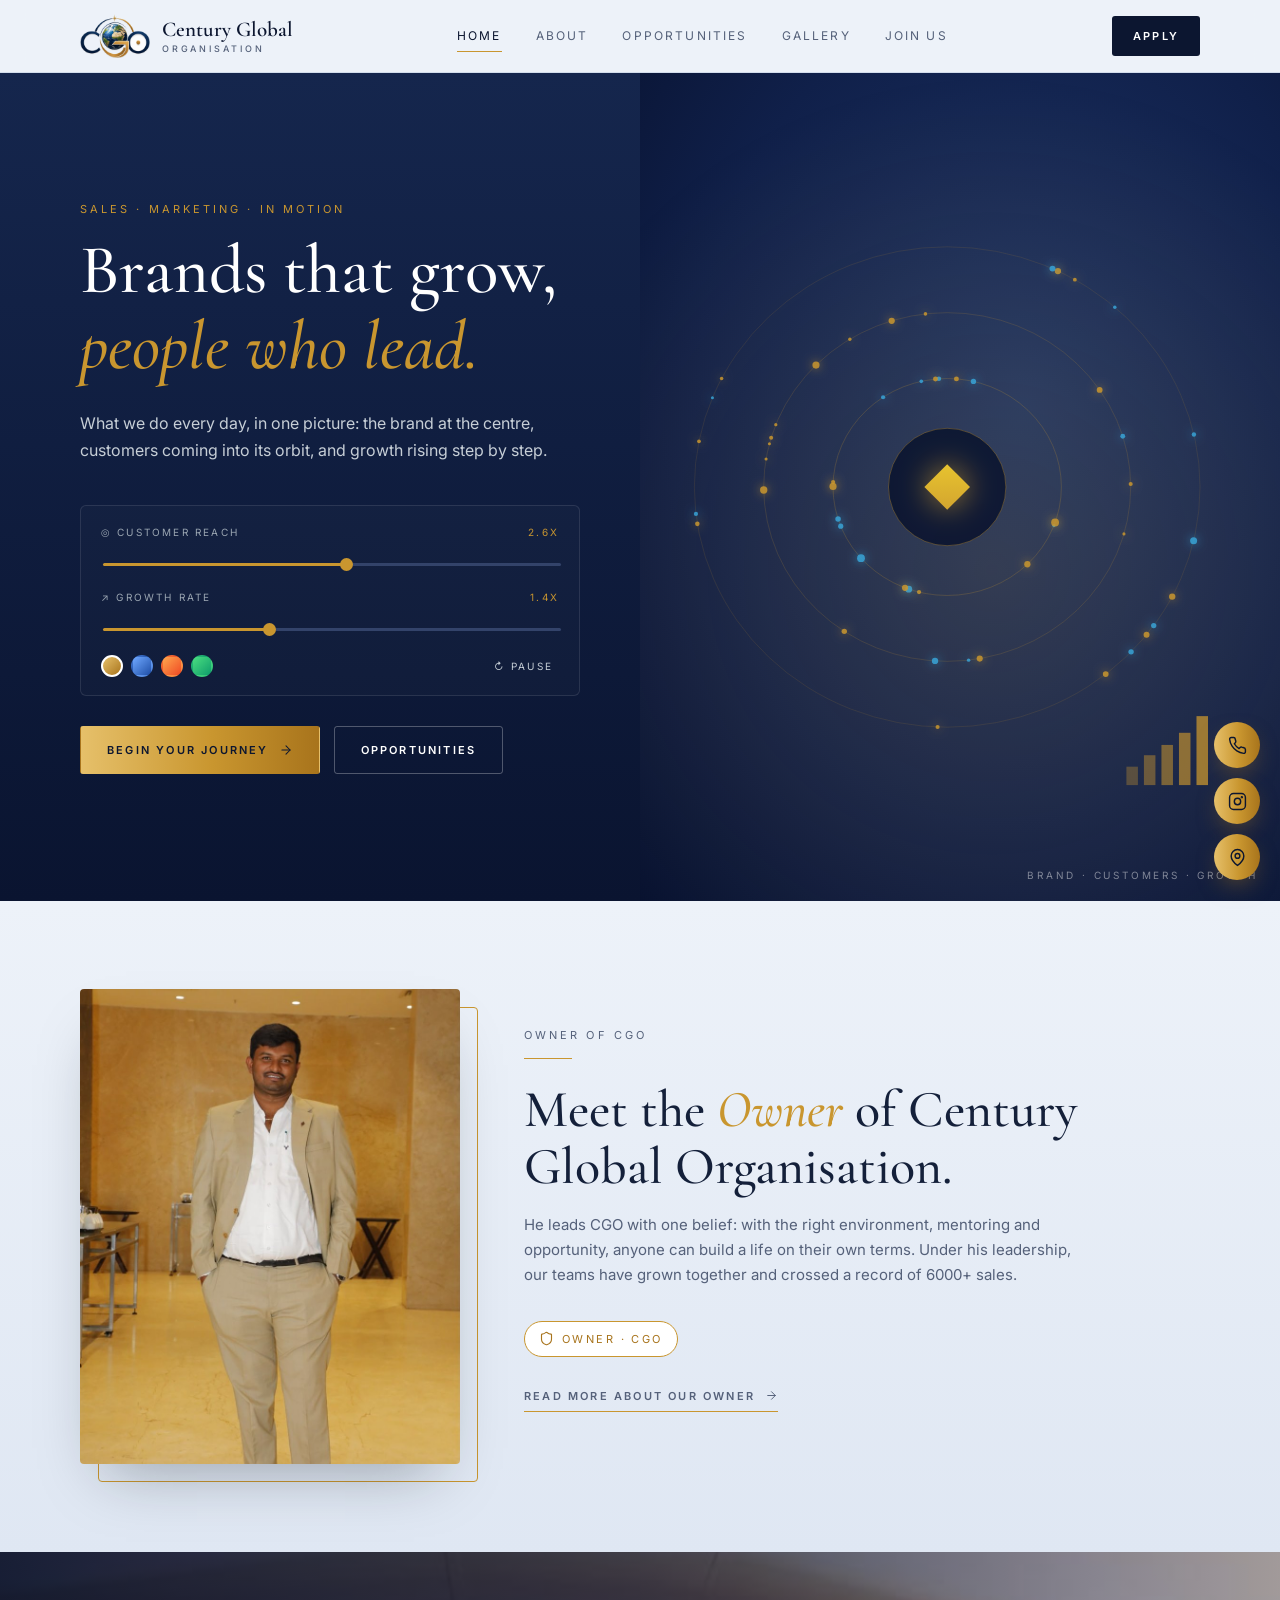
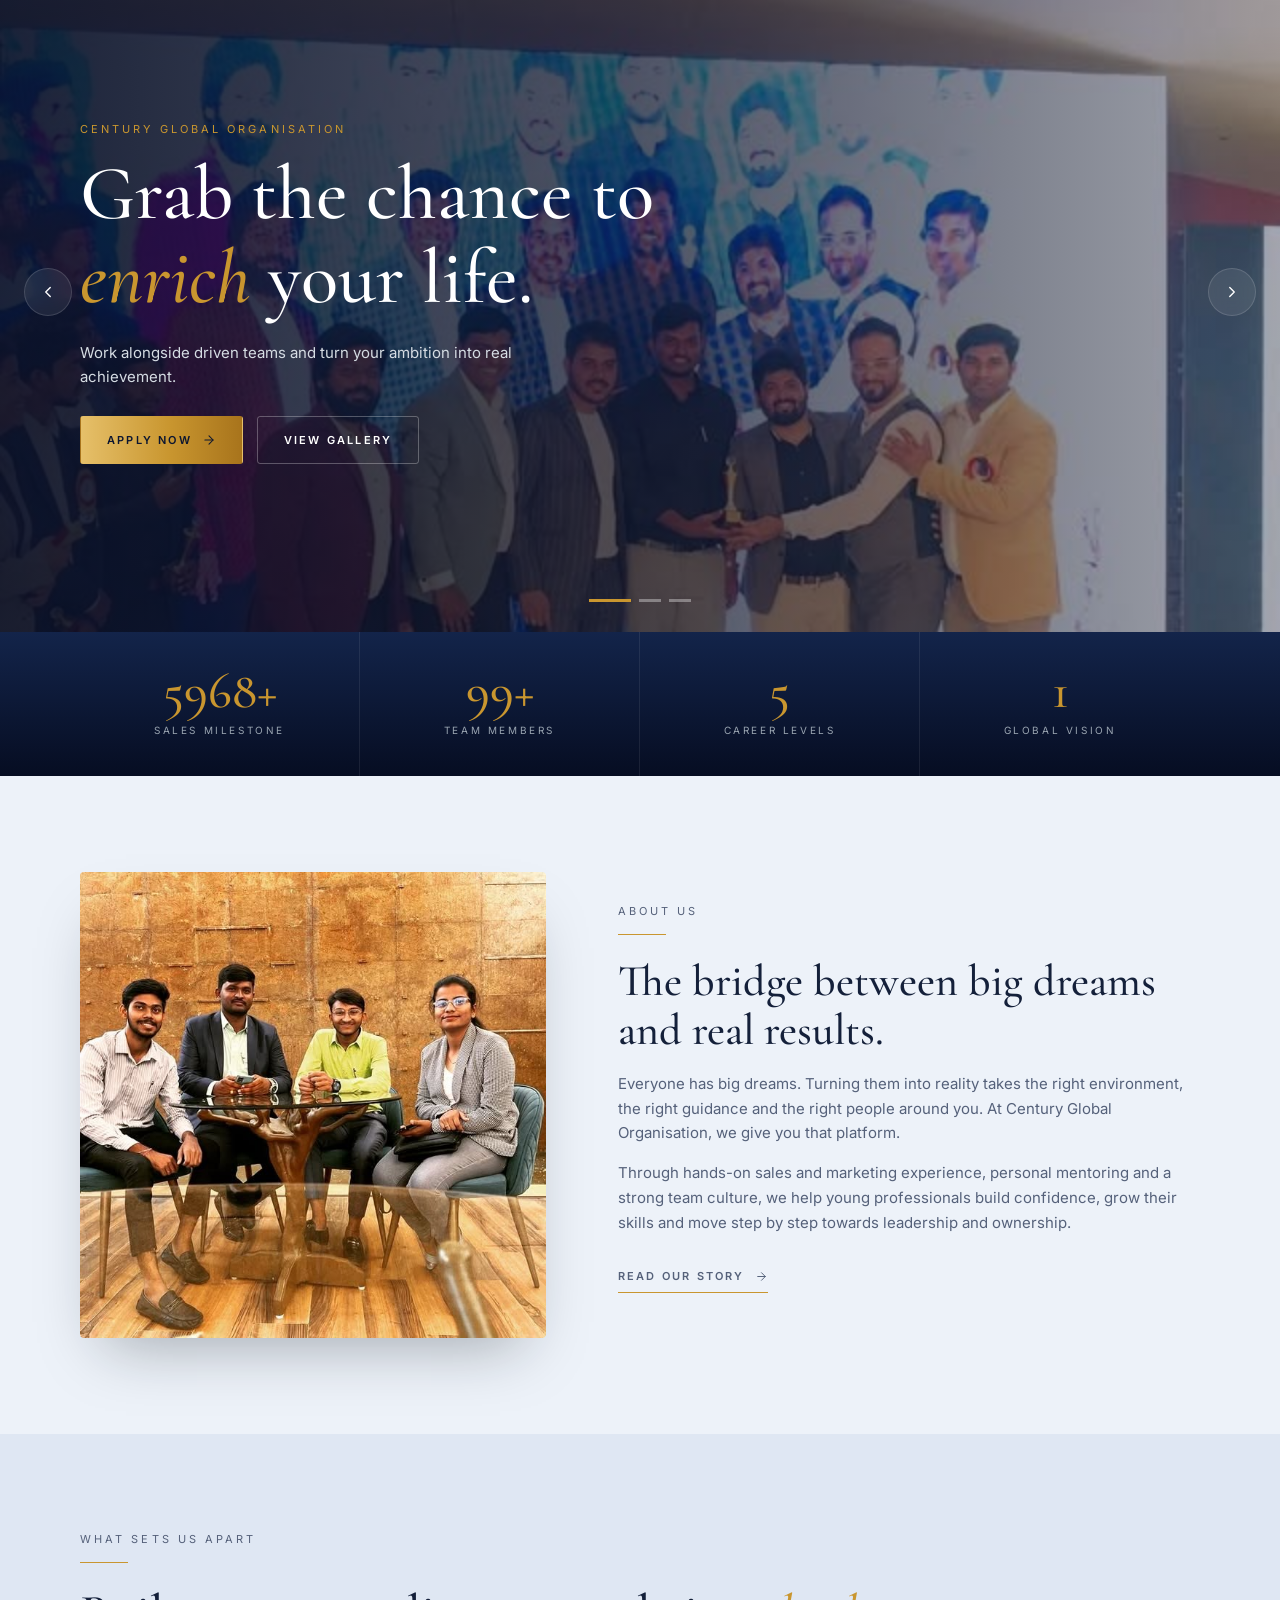
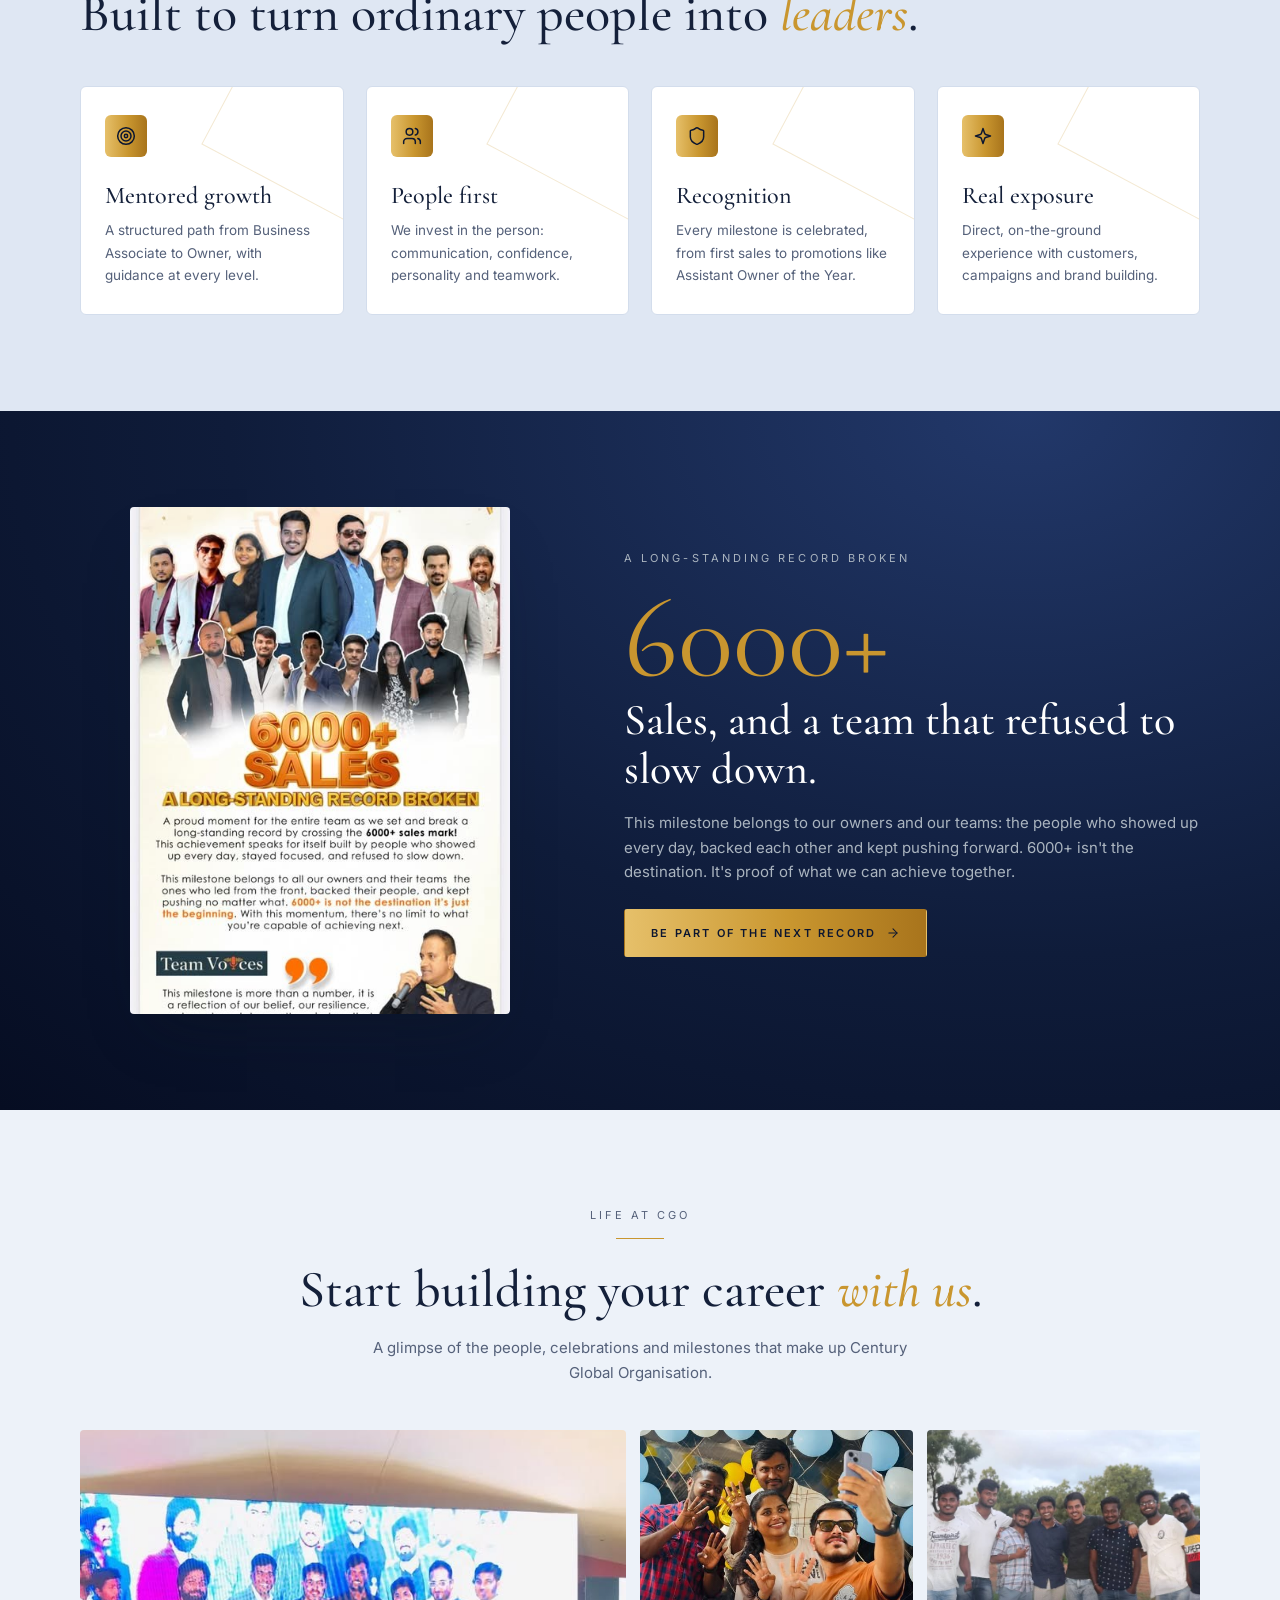
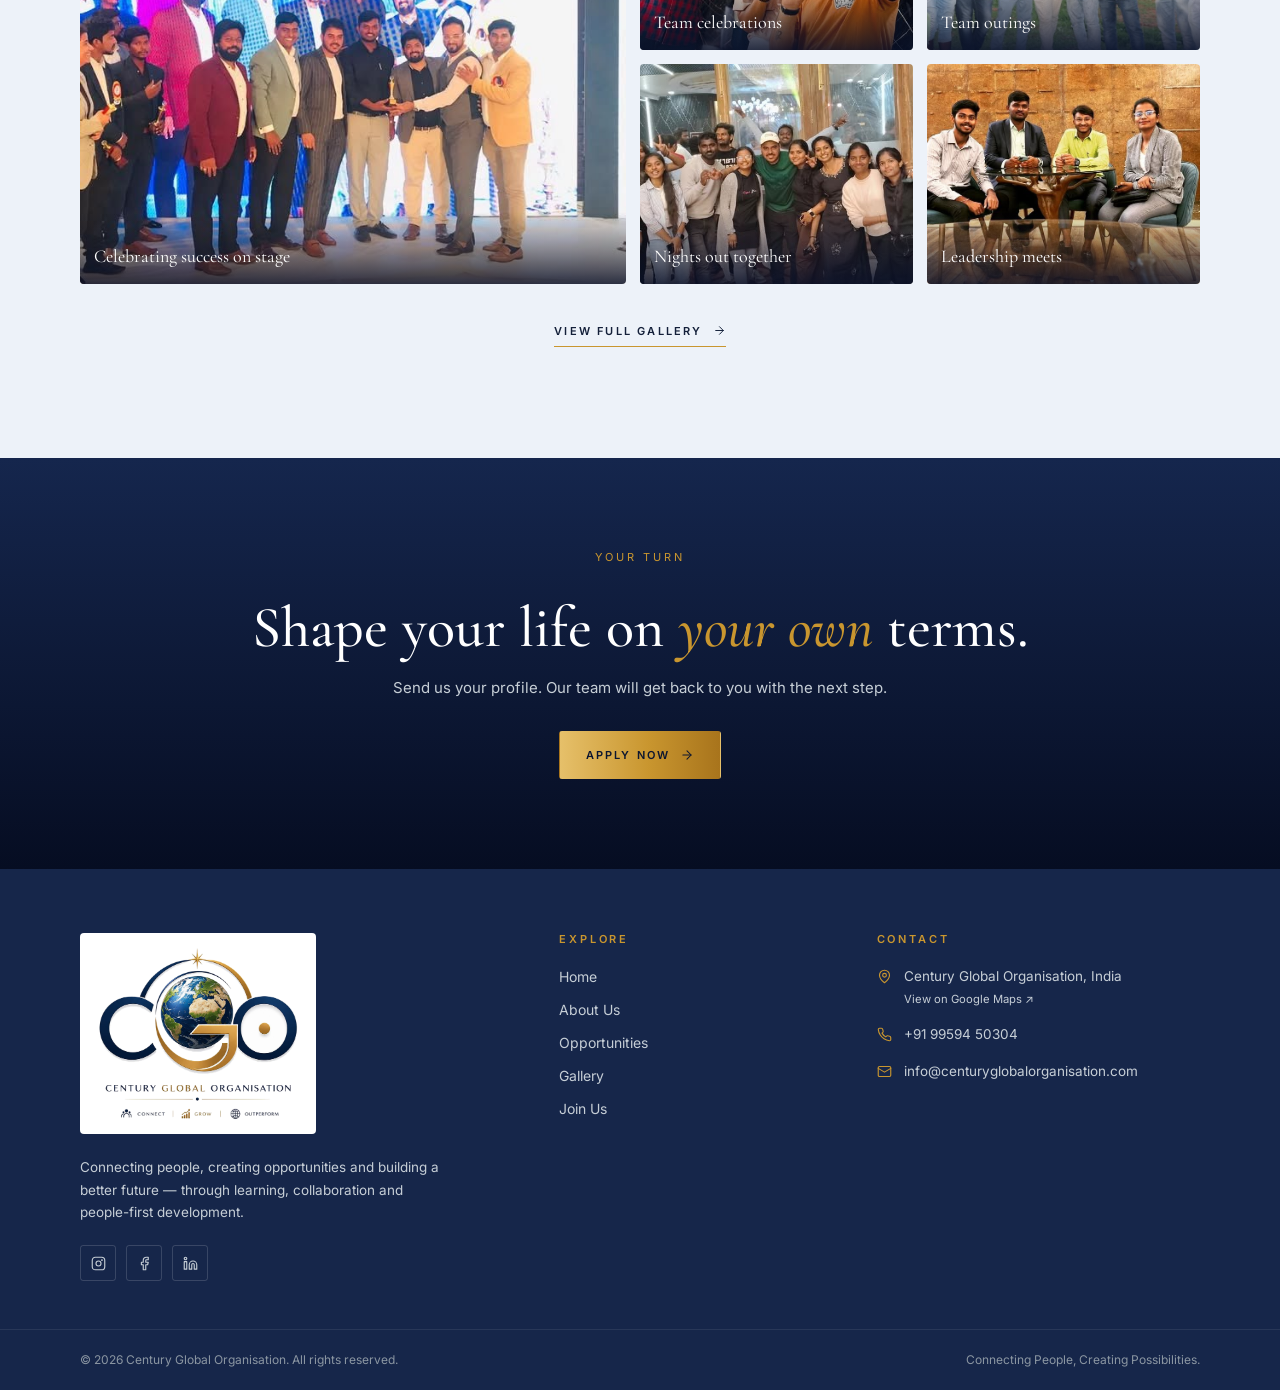
==== commit 3642203e: "Add owner section below the home page animation Co-Authored-By: Claude Opus 5.5 <noreply@anthropic.c" ====
--- a/index.html
+++ b/index.html
@@ -65,6 +65,22 @@
   </div>
 </section>
 
+<section class="owner-home">
+  <div class="container owner-home-grid">
+    <div class="owner-home-photo reveal">
+      <img class="photo-frame owner-photo" src="assets/images/owner.jpg" alt="Owner of Century Global Organisation" loading="lazy">
+    </div>
+    <div class="owner-home-copy reveal">
+      <p class="eyebrow">Owner of CGO</p>
+      <hr class="rule">
+      <h2 class="section-title">Meet the <em class="hl">Owner</em> of Century Global Organisation.</h2>
+      <p>He leads CGO with one belief: with the right environment, mentoring and opportunity, anyone can build a life on their own terms. Under his leadership, our teams have grown together and crossed a record of 6000+ sales.</p>
+      <span class="owner-badge"><svg viewBox="0 0 24 24" fill="none" stroke="currentColor" stroke-width="1.8" stroke-linecap="round" stroke-linejoin="round" aria-hidden="true"><path d="M20 13c0 5-3.5 7.5-7.7 9a1 1 0 0 1-.6 0C7.5 20.5 4 18 4 13V6a1 1 0 0 1 1-1c2 0 4.5-1.2 6.2-2.7a1.2 1.2 0 0 1 1.5 0C14.5 3.8 17 5 19 5a1 1 0 0 1 1 1z"/></svg> Owner · CGO</span>
+      <p style="margin-top:26px"><a class="link-arrow" href="about.html">Read more about our owner <svg viewBox="0 0 24 24" fill="none" stroke="currentColor" stroke-width="1.8" stroke-linecap="round" stroke-linejoin="round" aria-hidden="true"><path d="M5 12h14"/><path d="m12 5 7 7-7 7"/></svg></a></p>
+    </div>
+  </div>
+</section>
+
 <section class="slider" aria-label="Century Global highlights">
   <div class="slide photo active" style="background-image:url('assets/images/event-stage.jpg')">
     <div class="container">
--- a/css/style.css
+++ b/css/style.css
@@ -546,3 +546,15 @@
   .moments figure:first-child { grid-column: auto; }
 }
 .owner-badge svg { width: 15px; height: 15px; flex: none; }
+
+/* ============ Owner on home page ============ */
+.owner-home { padding-block: 88px; background: linear-gradient(180deg, var(--ivory), var(--sand)); }
+.owner-home-grid { display: grid; grid-template-columns: minmax(0, 380px) 1fr; gap: 64px; align-items: center; }
+.owner-home-photo { position: relative; }
+.owner-home-photo::before { content: ""; position: absolute; inset: 18px -18px -18px 18px; border: 1px solid var(--orange); border-radius: 4px; z-index: 0; }
+.owner-home-photo img { position: relative; z-index: 1; }
+.owner-home-copy p { color: var(--muted); max-width: 560px; }
+@media (max-width: 980px) {
+  .owner-home-grid { grid-template-columns: 1fr; gap: 44px; }
+  .owner-home-photo { max-width: 340px; }
+}
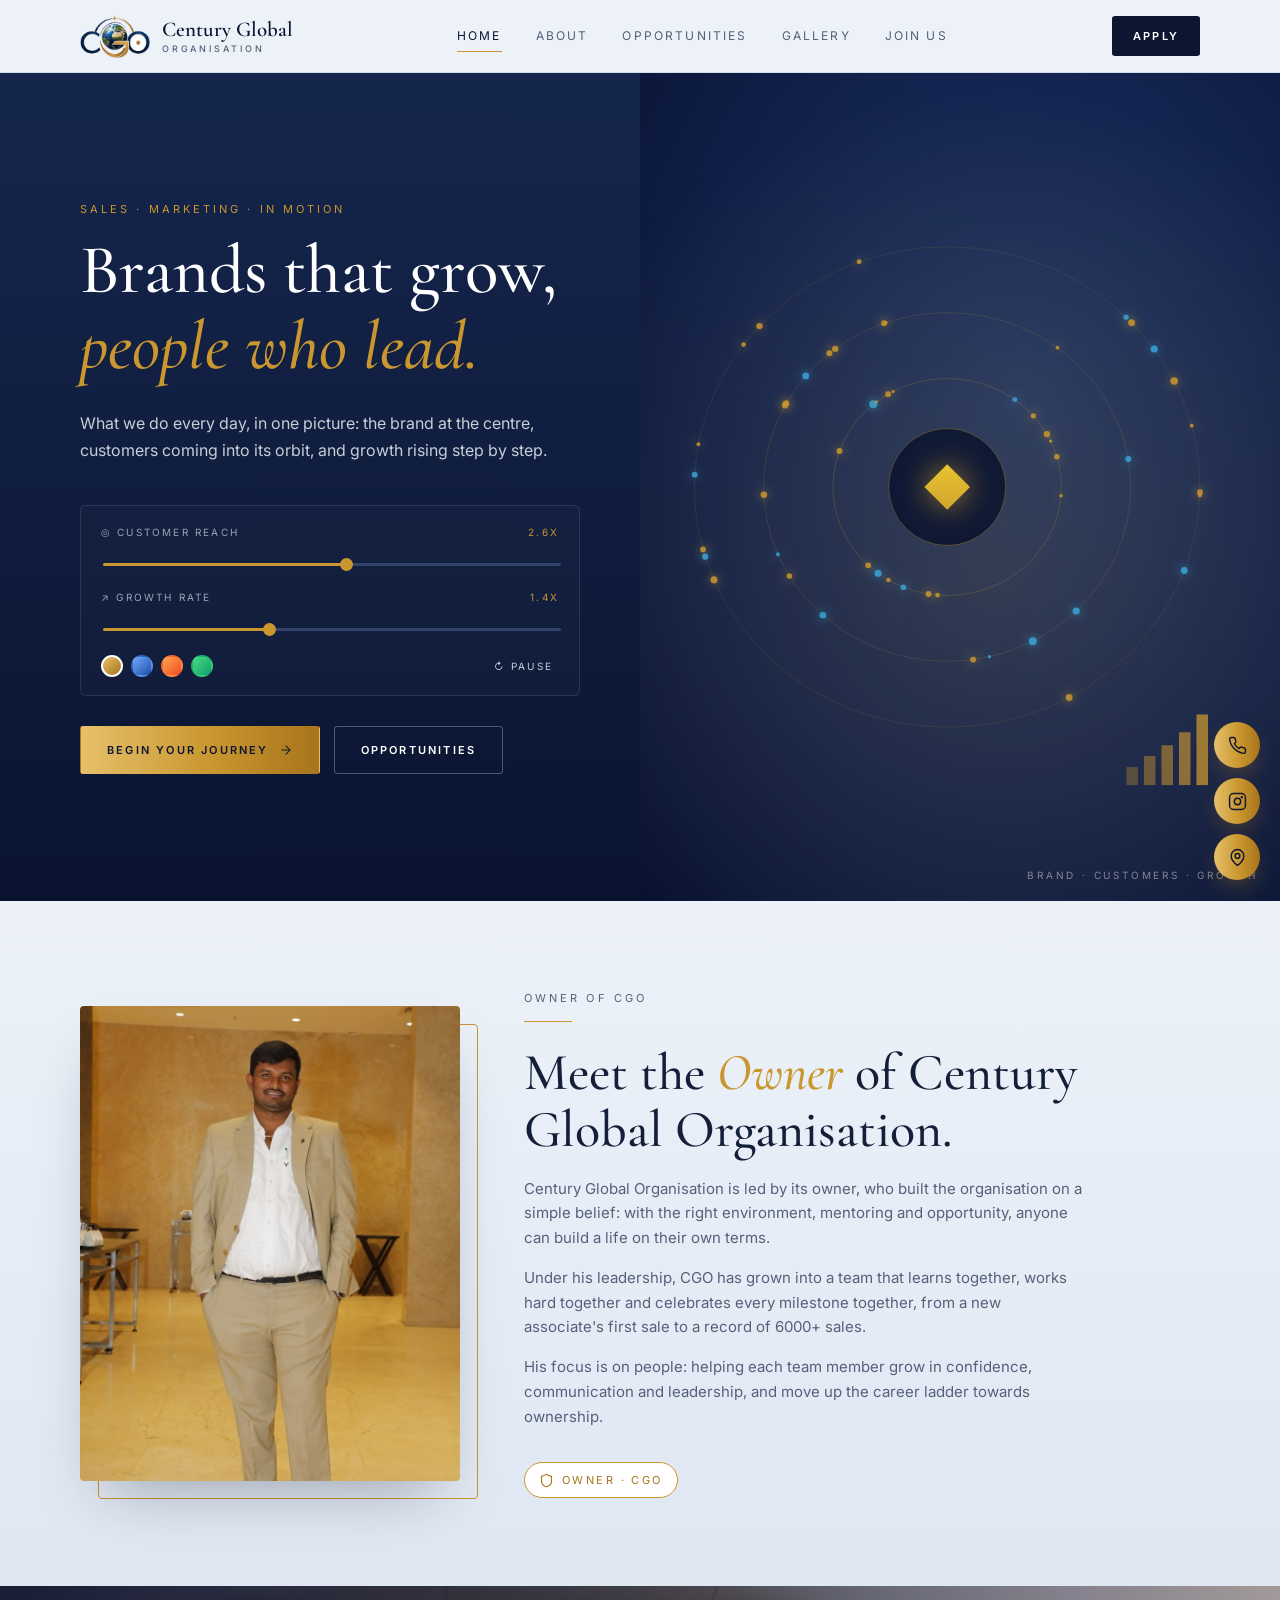
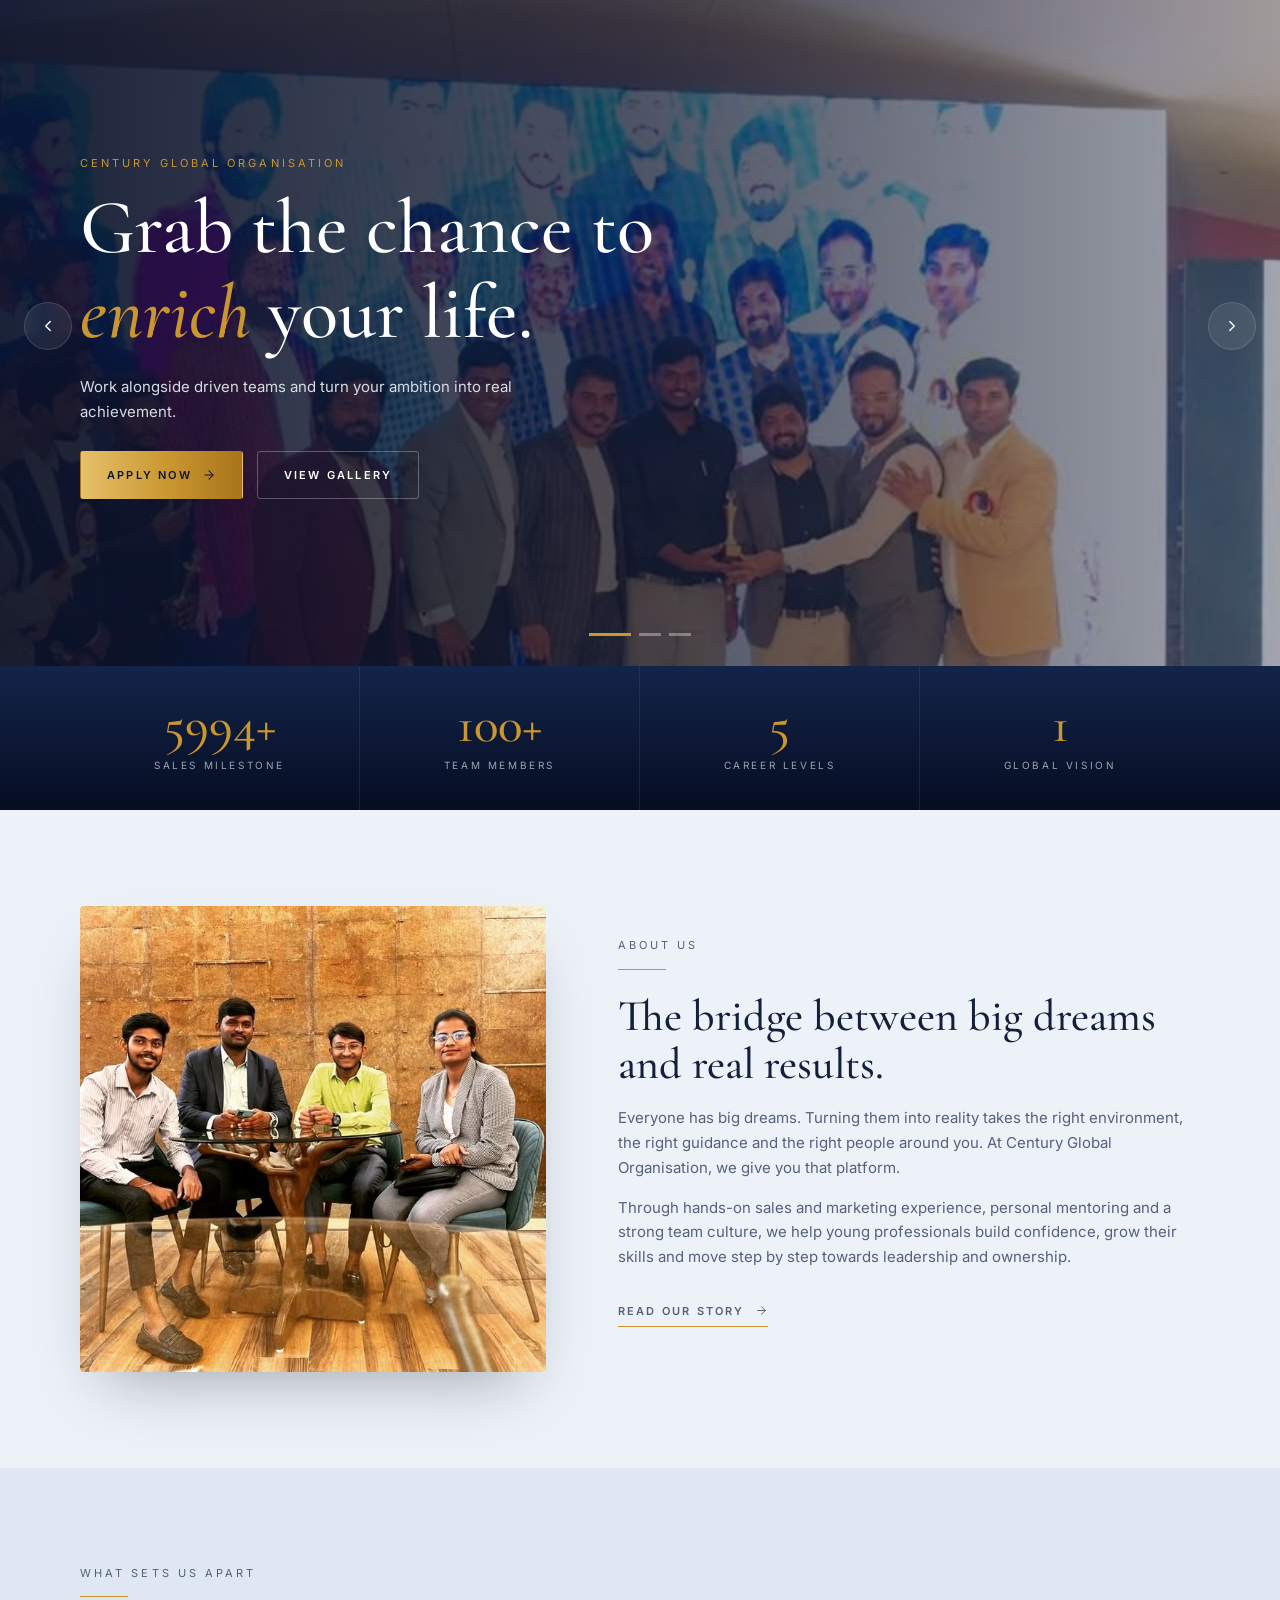
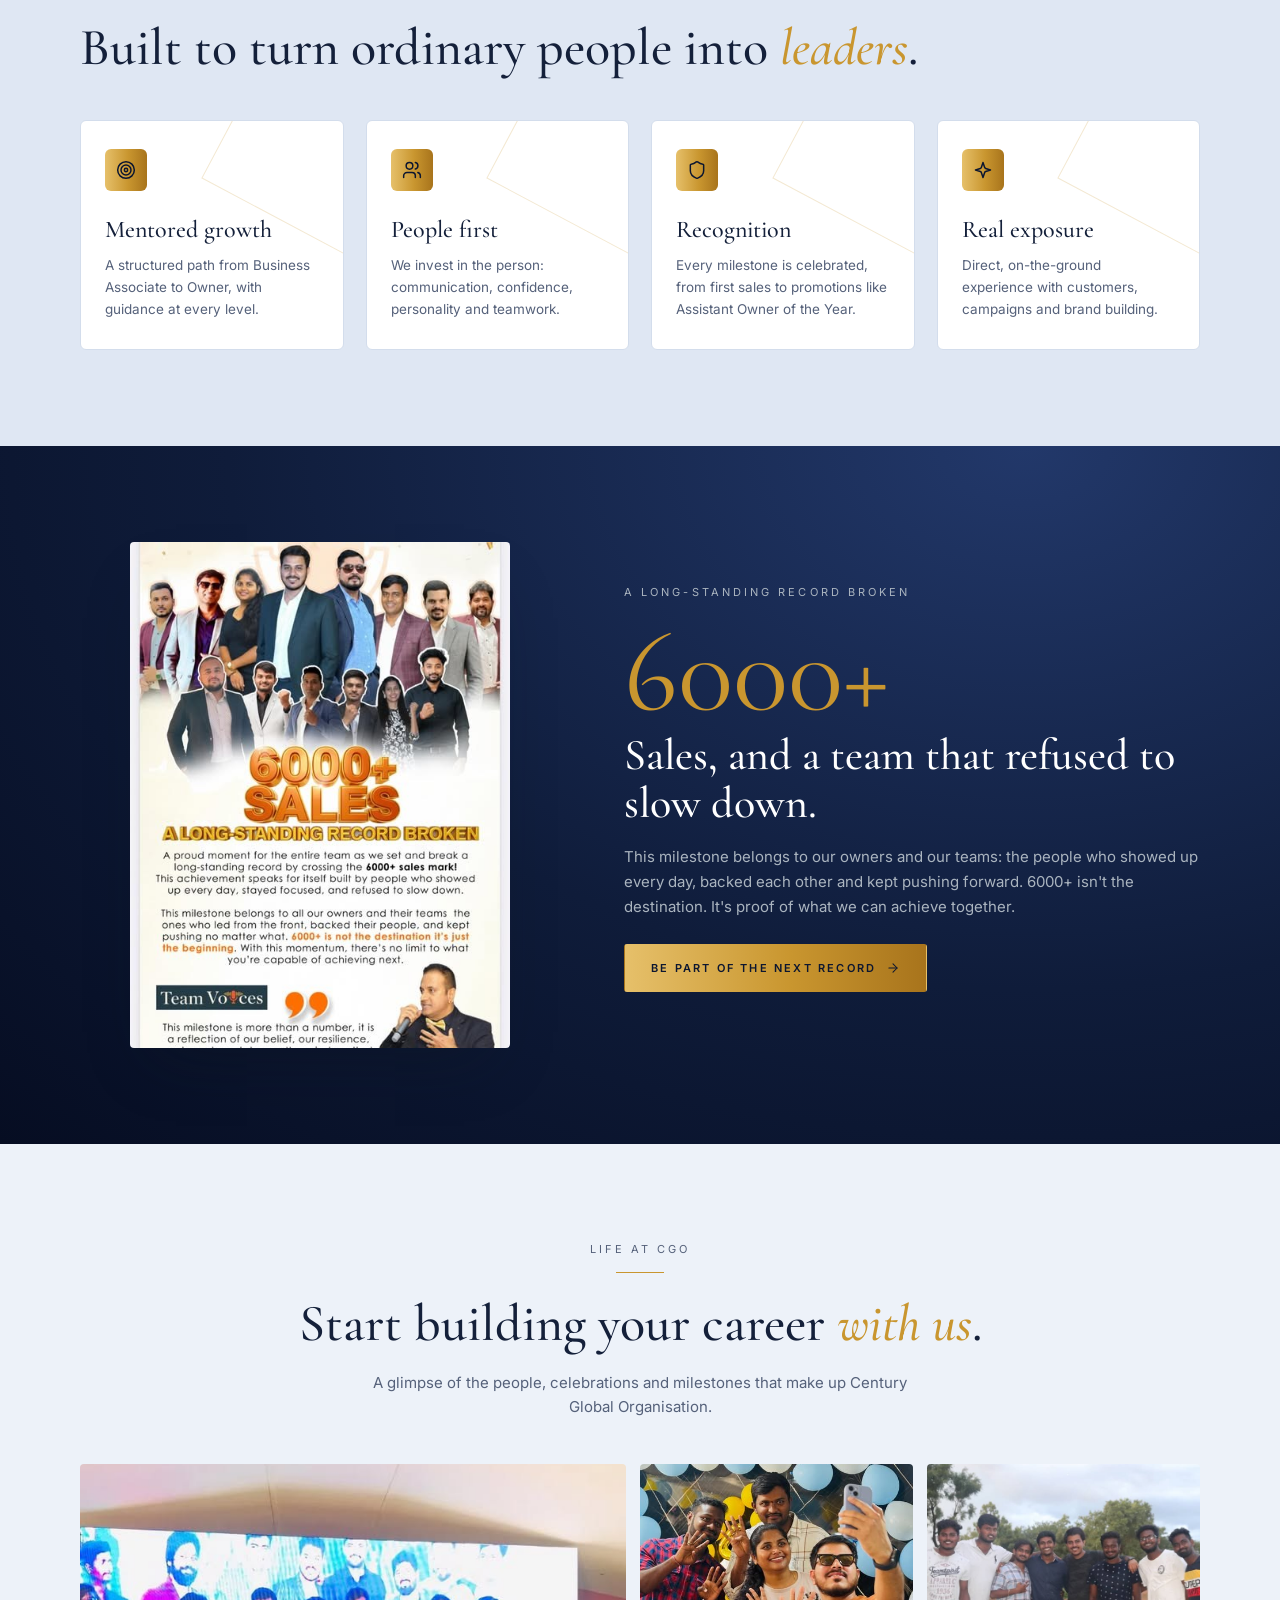
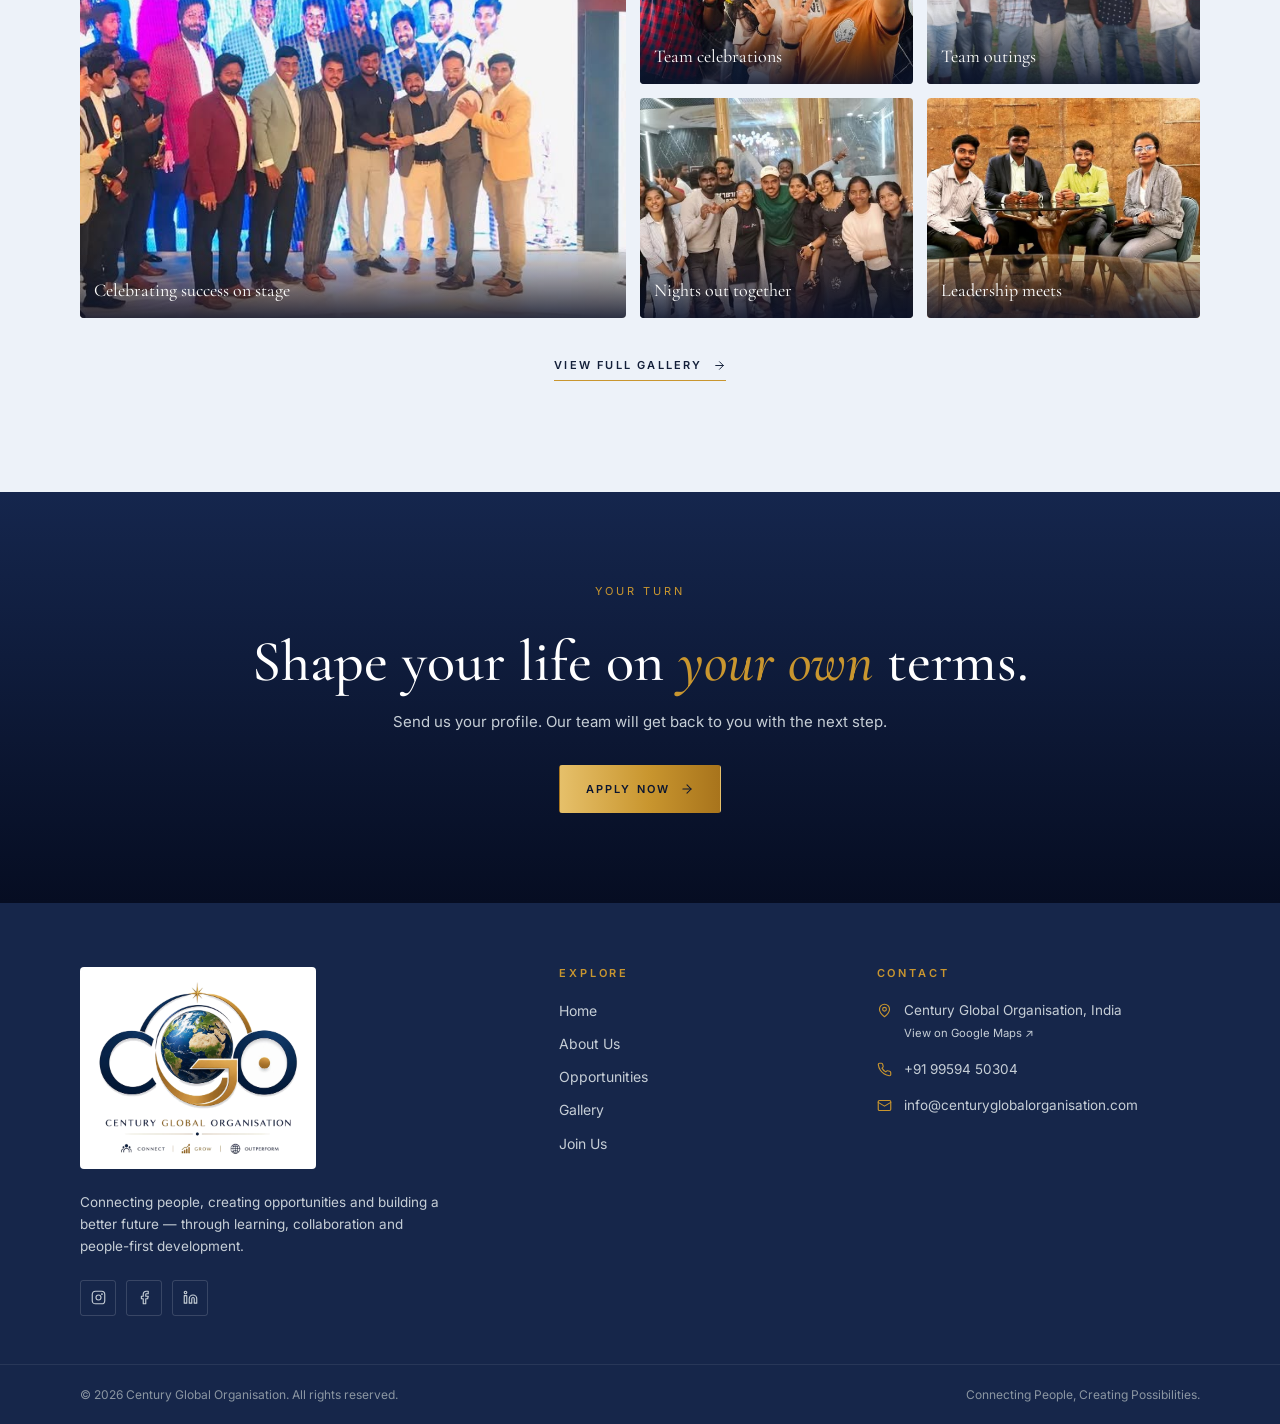
==== commit 8c64ce39: "Move owner section from About to the home page Co-Authored-By: Claude Opus 5.5 <noreply@anthropic.co" ====
--- a/index.html
+++ b/index.html
@@ -74,9 +74,10 @@
       <p class="eyebrow">Owner of CGO</p>
       <hr class="rule">
       <h2 class="section-title">Meet the <em class="hl">Owner</em> of Century Global Organisation.</h2>
-      <p>He leads CGO with one belief: with the right environment, mentoring and opportunity, anyone can build a life on their own terms. Under his leadership, our teams have grown together and crossed a record of 6000+ sales.</p>
+      <p>Century Global Organisation is led by its owner, who built the organisation on a simple belief: with the right environment, mentoring and opportunity, anyone can build a life on their own terms.</p>
+      <p>Under his leadership, CGO has grown into a team that learns together, works hard together and celebrates every milestone together, from a new associate's first sale to a record of 6000+ sales.</p>
+      <p>His focus is on people: helping each team member grow in confidence, communication and leadership, and move up the career ladder towards ownership.</p>
       <span class="owner-badge"><svg viewBox="0 0 24 24" fill="none" stroke="currentColor" stroke-width="1.8" stroke-linecap="round" stroke-linejoin="round" aria-hidden="true"><path d="M20 13c0 5-3.5 7.5-7.7 9a1 1 0 0 1-.6 0C7.5 20.5 4 18 4 13V6a1 1 0 0 1 1-1c2 0 4.5-1.2 6.2-2.7a1.2 1.2 0 0 1 1.5 0C14.5 3.8 17 5 19 5a1 1 0 0 1 1 1z"/></svg> Owner · CGO</span>
-      <p style="margin-top:26px"><a class="link-arrow" href="about.html">Read more about our owner <svg viewBox="0 0 24 24" fill="none" stroke="currentColor" stroke-width="1.8" stroke-linecap="round" stroke-linejoin="round" aria-hidden="true"><path d="M5 12h14"/><path d="m12 5 7 7-7 7"/></svg></a></p>
     </div>
   </div>
 </section>
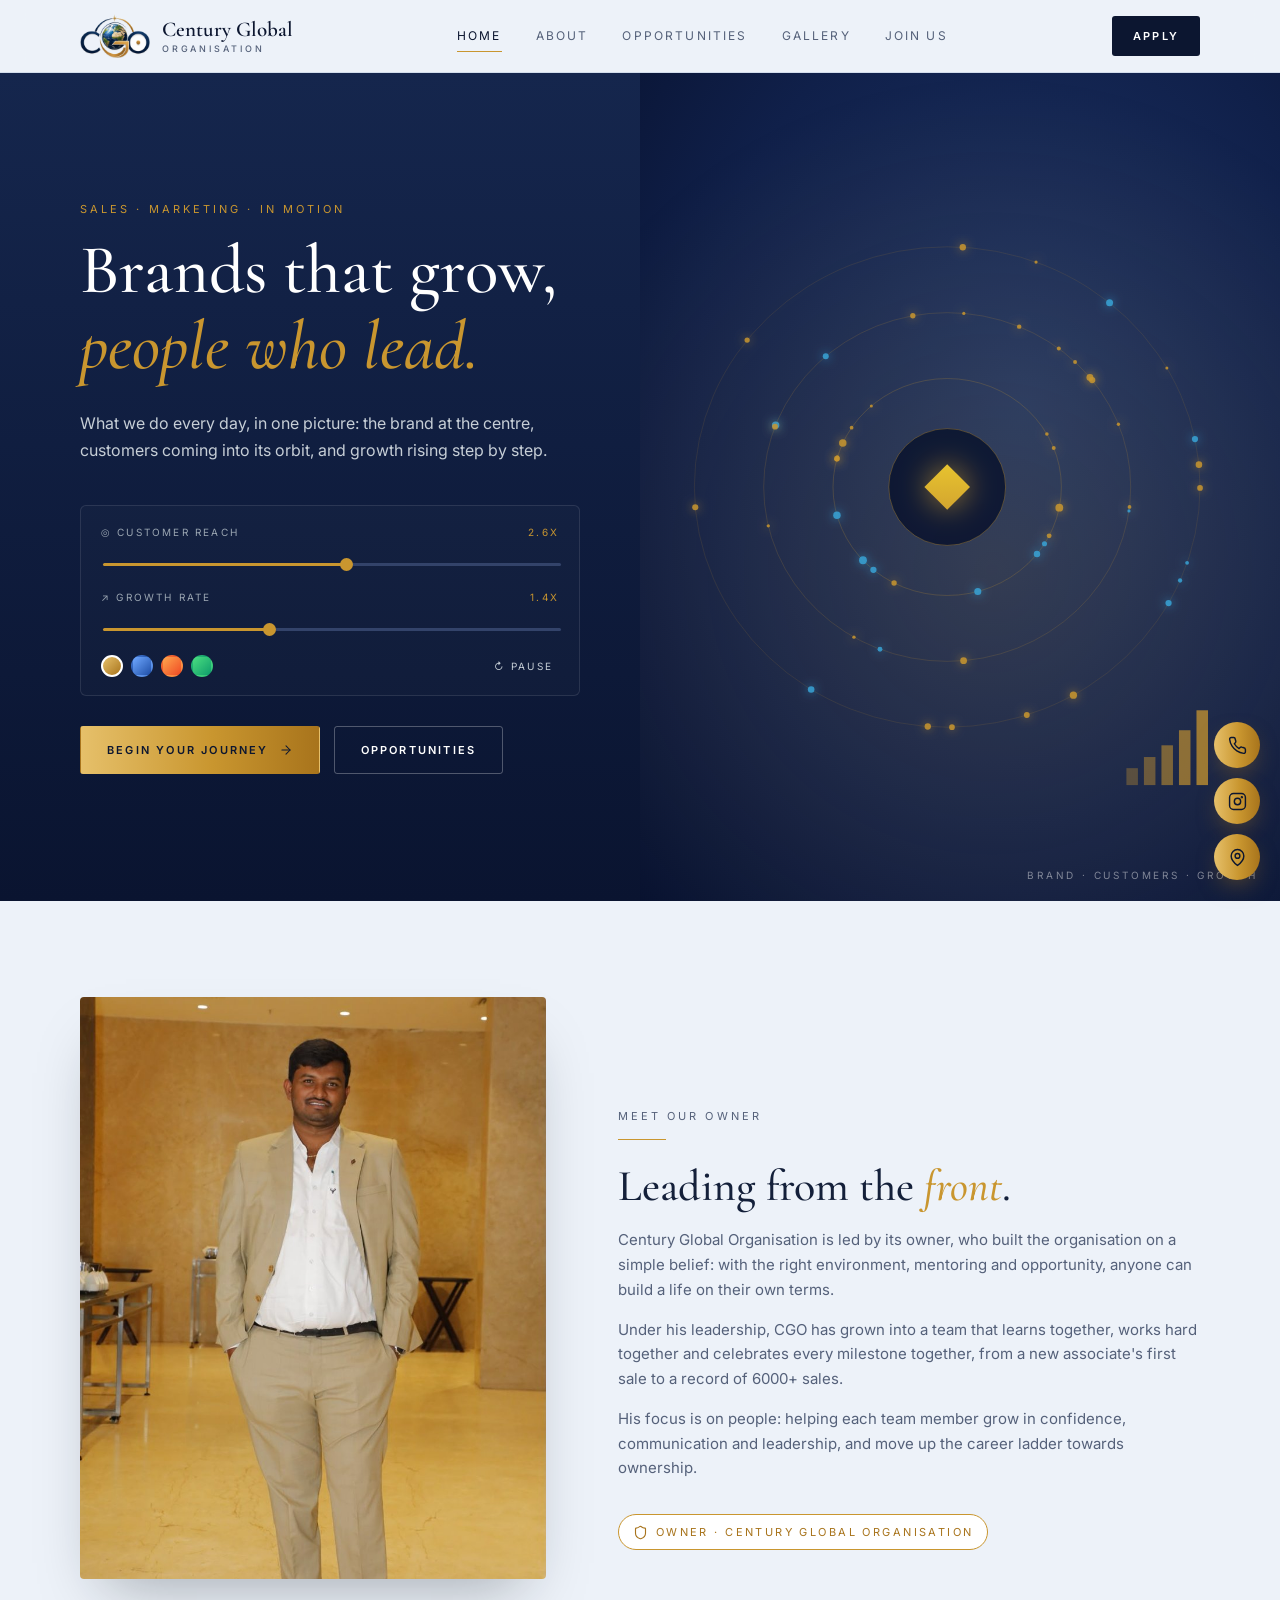
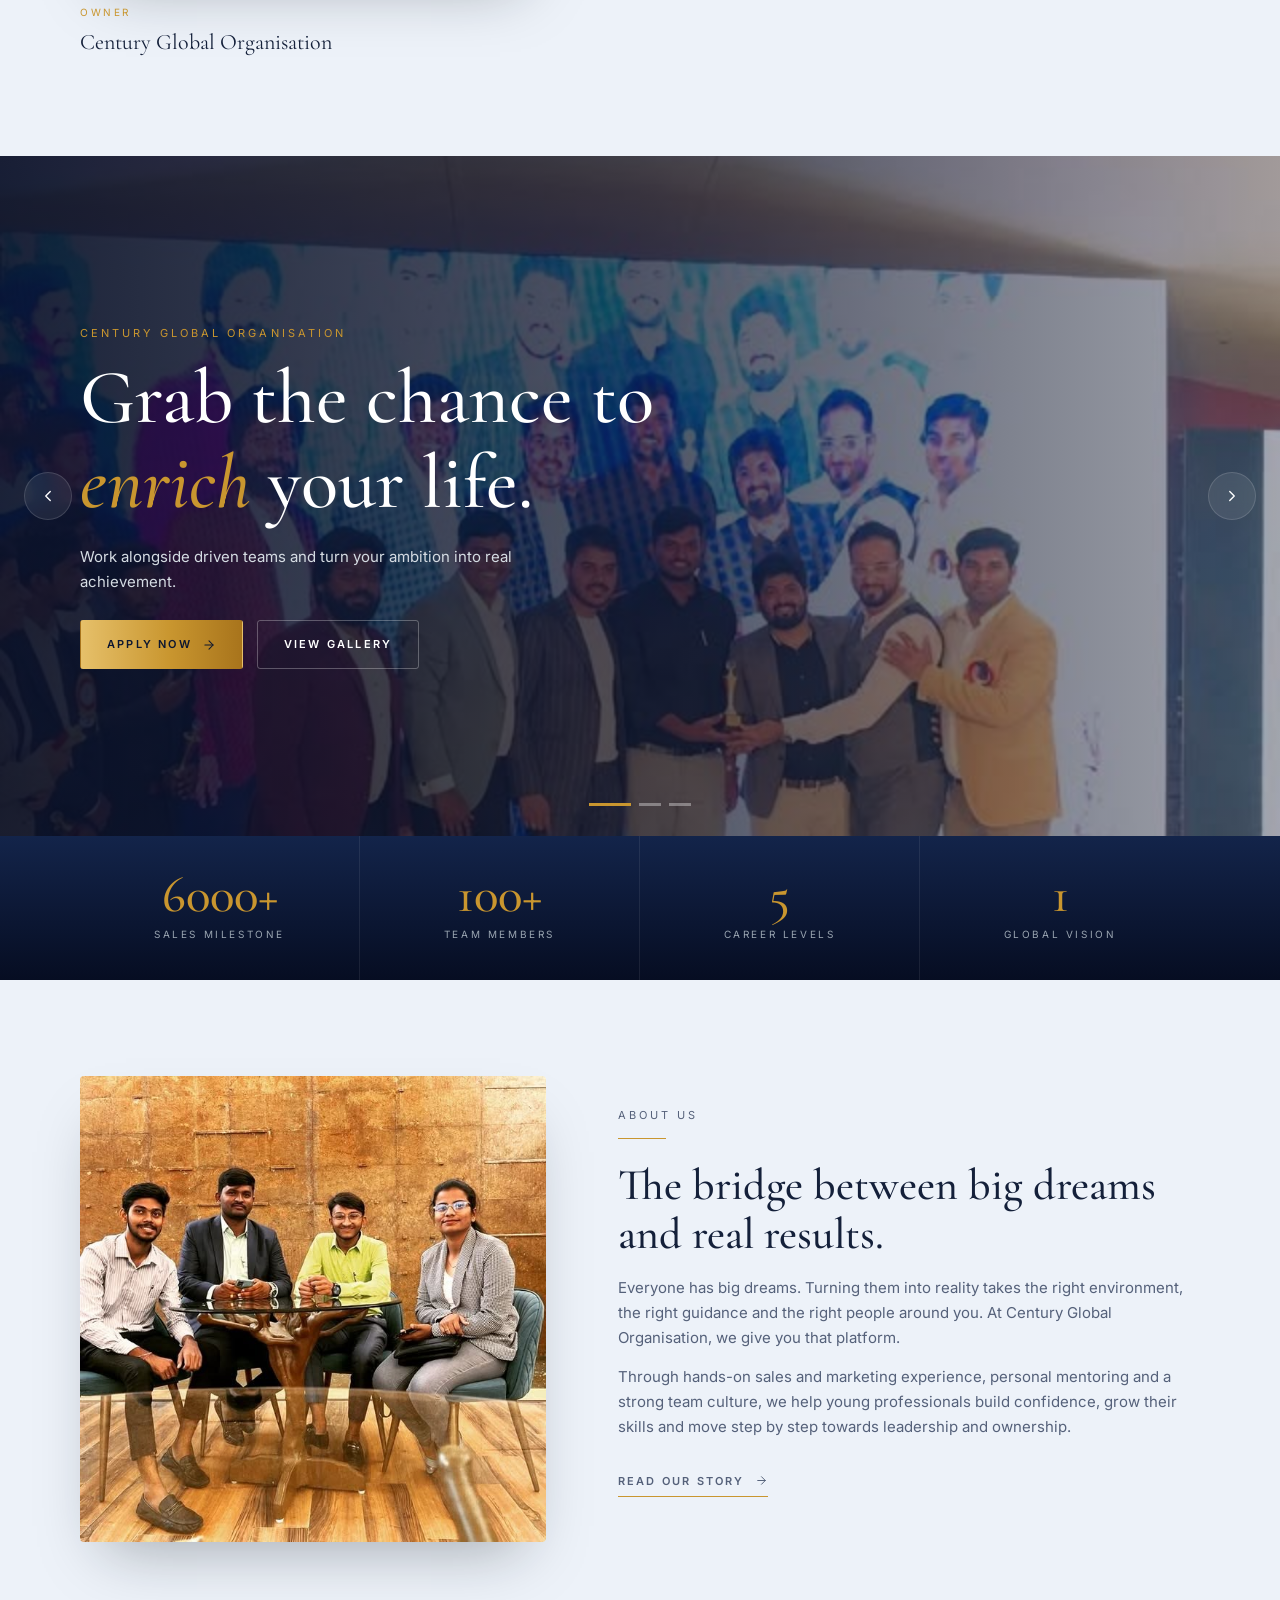
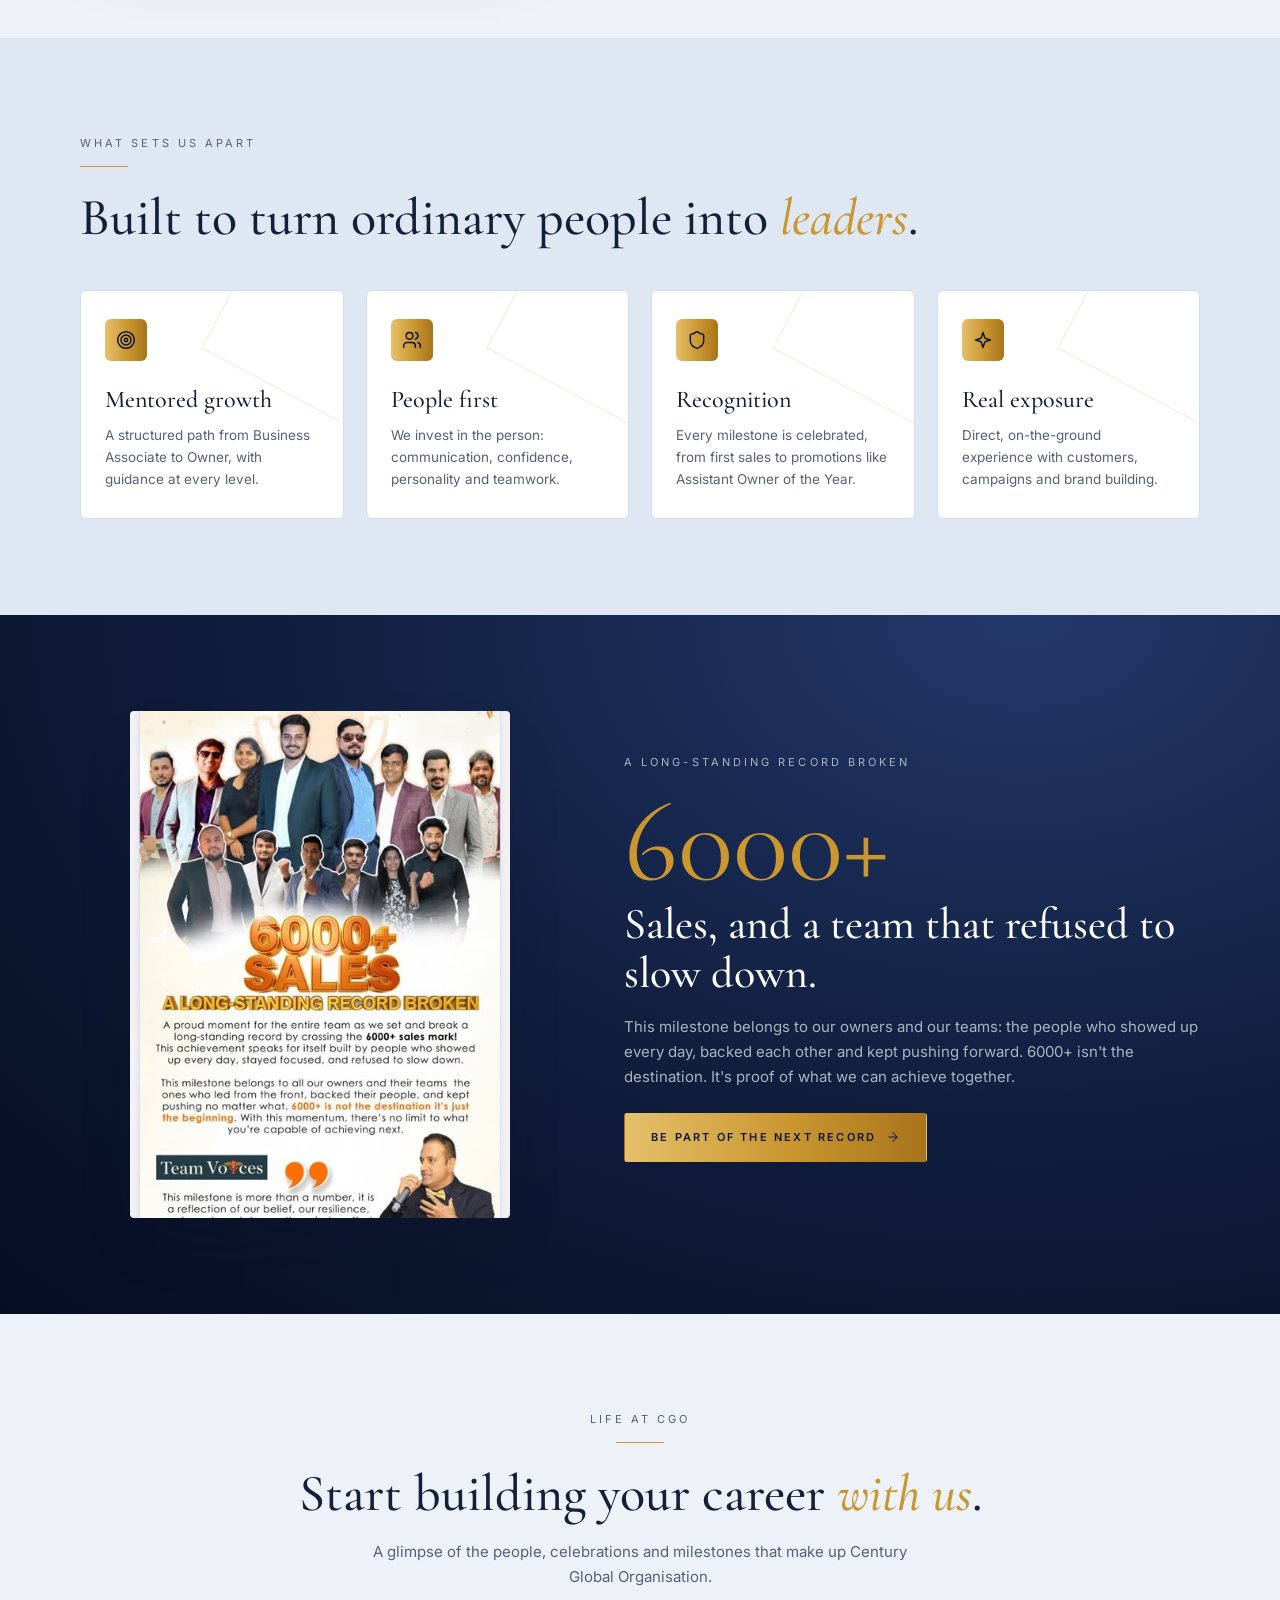
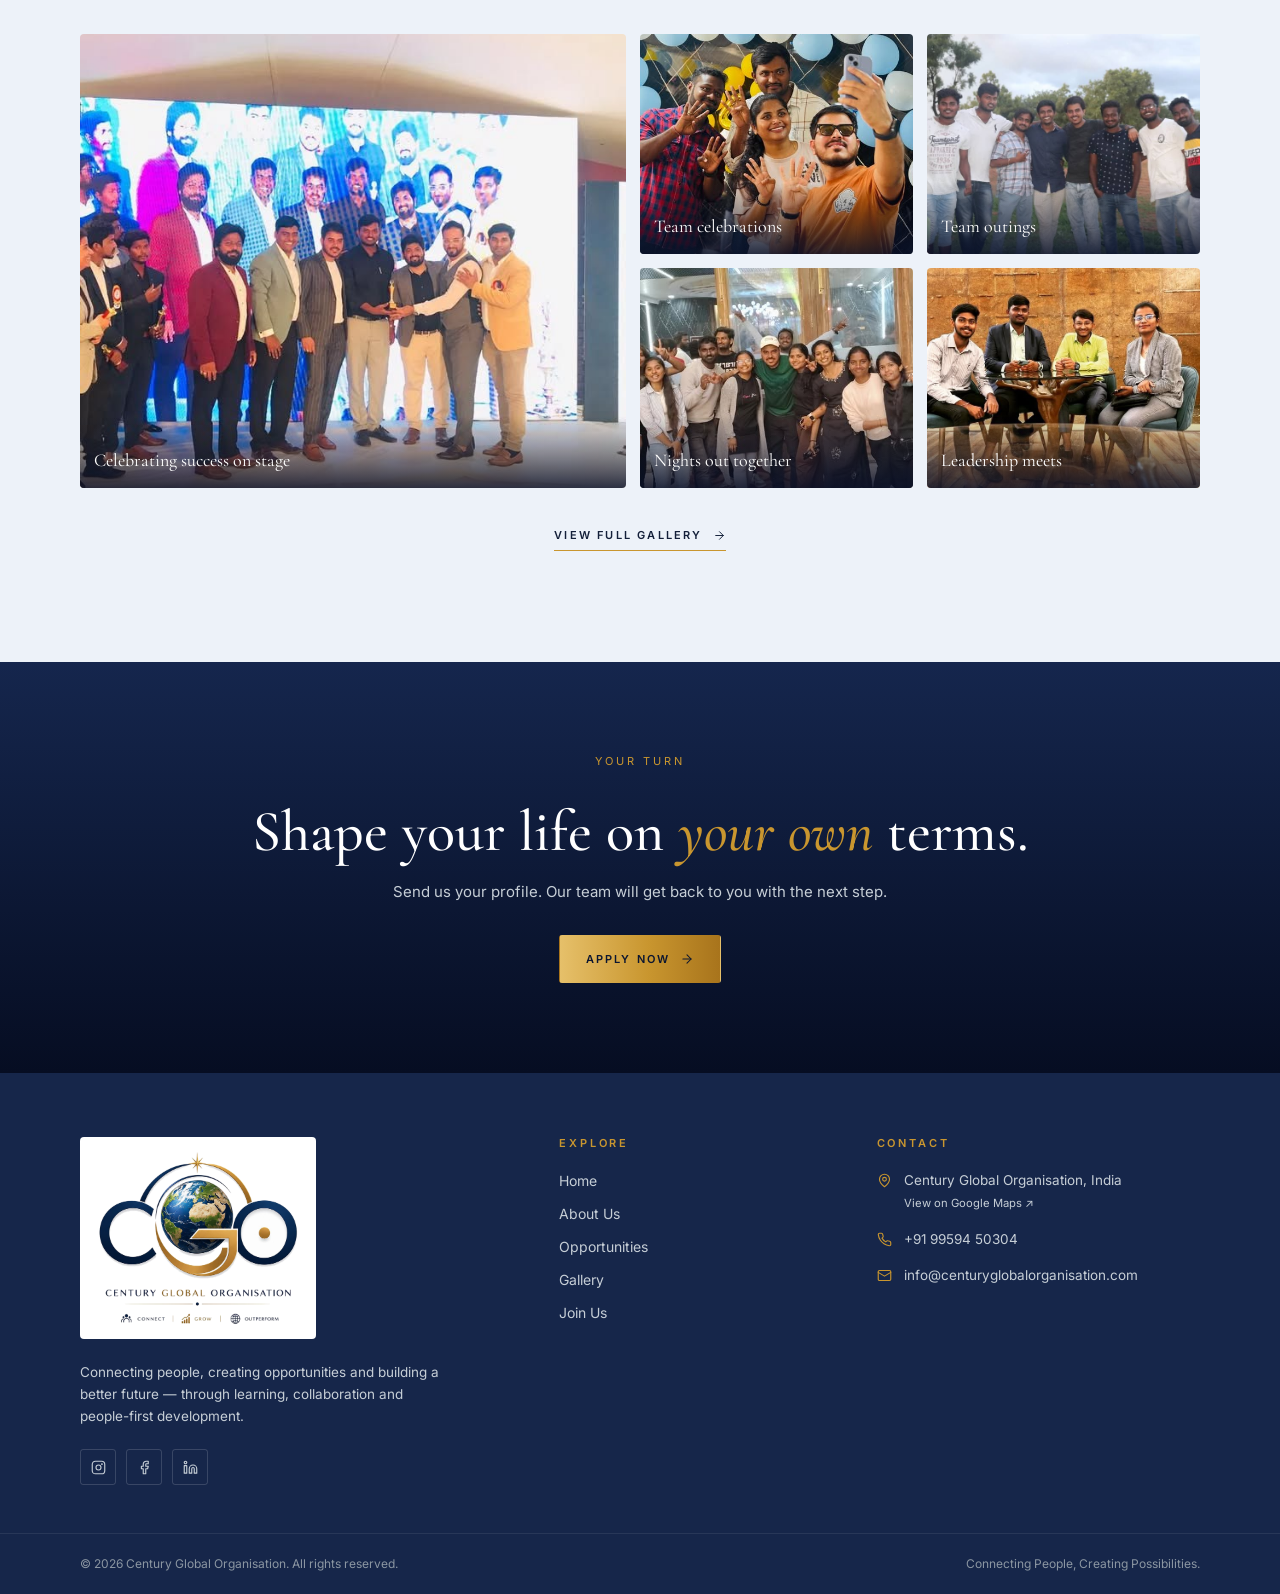
==== commit f1391fcc: "Owner section on home uses the About-page layout; add cache-busting to CSS/JS Co-Authored-By: Claude" ====
--- a/index.html
+++ b/index.html
@@ -12,7 +12,7 @@
 <link rel="icon" href="assets/images/favicon.png" type="image/png">
 <link rel="preconnect" href="https://fonts.googleapis.com">
 <link rel="preconnect" href="https://fonts.gstatic.com" crossorigin>
-<link rel="stylesheet" href="css/style.css">
+<link rel="stylesheet" href="css/style.css?v=1790520466">
 </head>
 <body>
 <header class="site-header">
@@ -65,19 +65,20 @@
   </div>
 </section>
 
-<section class="owner-home">
-  <div class="container owner-home-grid">
-    <div class="owner-home-photo reveal">
+<section class="section owner-home">
+  <div class="container split">
+    <div class="split-media reveal">
       <img class="photo-frame owner-photo" src="assets/images/owner.jpg" alt="Owner of Century Global Organisation" loading="lazy">
-    </div>
-    <div class="owner-home-copy reveal">
-      <p class="eyebrow">Owner of CGO</p>
+      <div class="caption"><small>Owner</small><p>Century Global Organisation</p></div>
+    </div>
+    <div class="split-copy reveal">
+      <p class="eyebrow">Meet our owner</p>
       <hr class="rule">
-      <h2 class="section-title">Meet the <em class="hl">Owner</em> of Century Global Organisation.</h2>
+      <h2 class="section-title">Leading from the <em class="hl">front</em>.</h2>
       <p>Century Global Organisation is led by its owner, who built the organisation on a simple belief: with the right environment, mentoring and opportunity, anyone can build a life on their own terms.</p>
       <p>Under his leadership, CGO has grown into a team that learns together, works hard together and celebrates every milestone together, from a new associate's first sale to a record of 6000+ sales.</p>
       <p>His focus is on people: helping each team member grow in confidence, communication and leadership, and move up the career ladder towards ownership.</p>
-      <span class="owner-badge"><svg viewBox="0 0 24 24" fill="none" stroke="currentColor" stroke-width="1.8" stroke-linecap="round" stroke-linejoin="round" aria-hidden="true"><path d="M20 13c0 5-3.5 7.5-7.7 9a1 1 0 0 1-.6 0C7.5 20.5 4 18 4 13V6a1 1 0 0 1 1-1c2 0 4.5-1.2 6.2-2.7a1.2 1.2 0 0 1 1.5 0C14.5 3.8 17 5 19 5a1 1 0 0 1 1 1z"/></svg> Owner · CGO</span>
+      <span class="owner-badge"><svg viewBox="0 0 24 24" fill="none" stroke="currentColor" stroke-width="1.8" stroke-linecap="round" stroke-linejoin="round" aria-hidden="true"><path d="M20 13c0 5-3.5 7.5-7.7 9a1 1 0 0 1-.6 0C7.5 20.5 4 18 4 13V6a1 1 0 0 1 1-1c2 0 4.5-1.2 6.2-2.7a1.2 1.2 0 0 1 1.5 0C14.5 3.8 17 5 19 5a1 1 0 0 1 1 1z"/></svg> Owner · Century Global Organisation</span>
     </div>
   </div>
 </section>
@@ -233,6 +234,6 @@
   <a href="https://maps.app.goo.gl/z1HL9dPx6nWCaxGg8?g_st=ac" target="_blank" rel="noopener" aria-label="CGO on Google Maps"><svg viewBox="0 0 24 24" fill="none" stroke="currentColor" stroke-width="1.8" stroke-linecap="round" stroke-linejoin="round" aria-hidden="true"><path d="M20 10c0 6-8 12-8 12S4 16 4 10a8 8 0 0 1 16 0Z"/><circle cx="12" cy="10" r="3"/></svg></a>
 </div>
 
-<script src="js/main.js"></script>
+<script src="js/main.js?v=1790520466"></script>
 </body>
 </html>
--- a/css/style.css
+++ b/css/style.css
@@ -547,14 +547,15 @@
 }
 .owner-badge svg { width: 15px; height: 15px; flex: none; }
 
-/* ============ Owner on home page ============ */
-.owner-home { padding-block: 88px; background: linear-gradient(180deg, var(--ivory), var(--sand)); }
-.owner-home-grid { display: grid; grid-template-columns: minmax(0, 380px) 1fr; gap: 64px; align-items: center; }
-.owner-home-photo { position: relative; }
-.owner-home-photo::before { content: ""; position: absolute; inset: 18px -18px -18px 18px; border: 1px solid var(--orange); border-radius: 4px; z-index: 0; }
-.owner-home-photo img { position: relative; z-index: 1; }
-.owner-home-copy p { color: var(--muted); max-width: 560px; }
+/* ============ Owner on home page (same layout as About) ============ */
+.owner-home .split { grid-template-columns: 1fr 1.25fr; }
 @media (max-width: 980px) {
-  .owner-home-grid { grid-template-columns: 1fr; gap: 44px; }
-  .owner-home-photo { max-width: 340px; }
-}
+  .owner-home .split { grid-template-columns: 1fr 1.3fr; gap: 28px; align-items: start; }
+}
+@media (max-width: 640px) {
+  .owner-home .split { grid-template-columns: 40% 1fr; gap: 16px; }
+  .owner-home .section-title { font-size: 24px; }
+  .owner-home .split-copy p { font-size: 13px; line-height: 1.55; }
+  .owner-home .caption p { font-size: 15px; }
+  .owner-home .owner-badge { font-size: 9px; padding: 6px 10px; }
+}
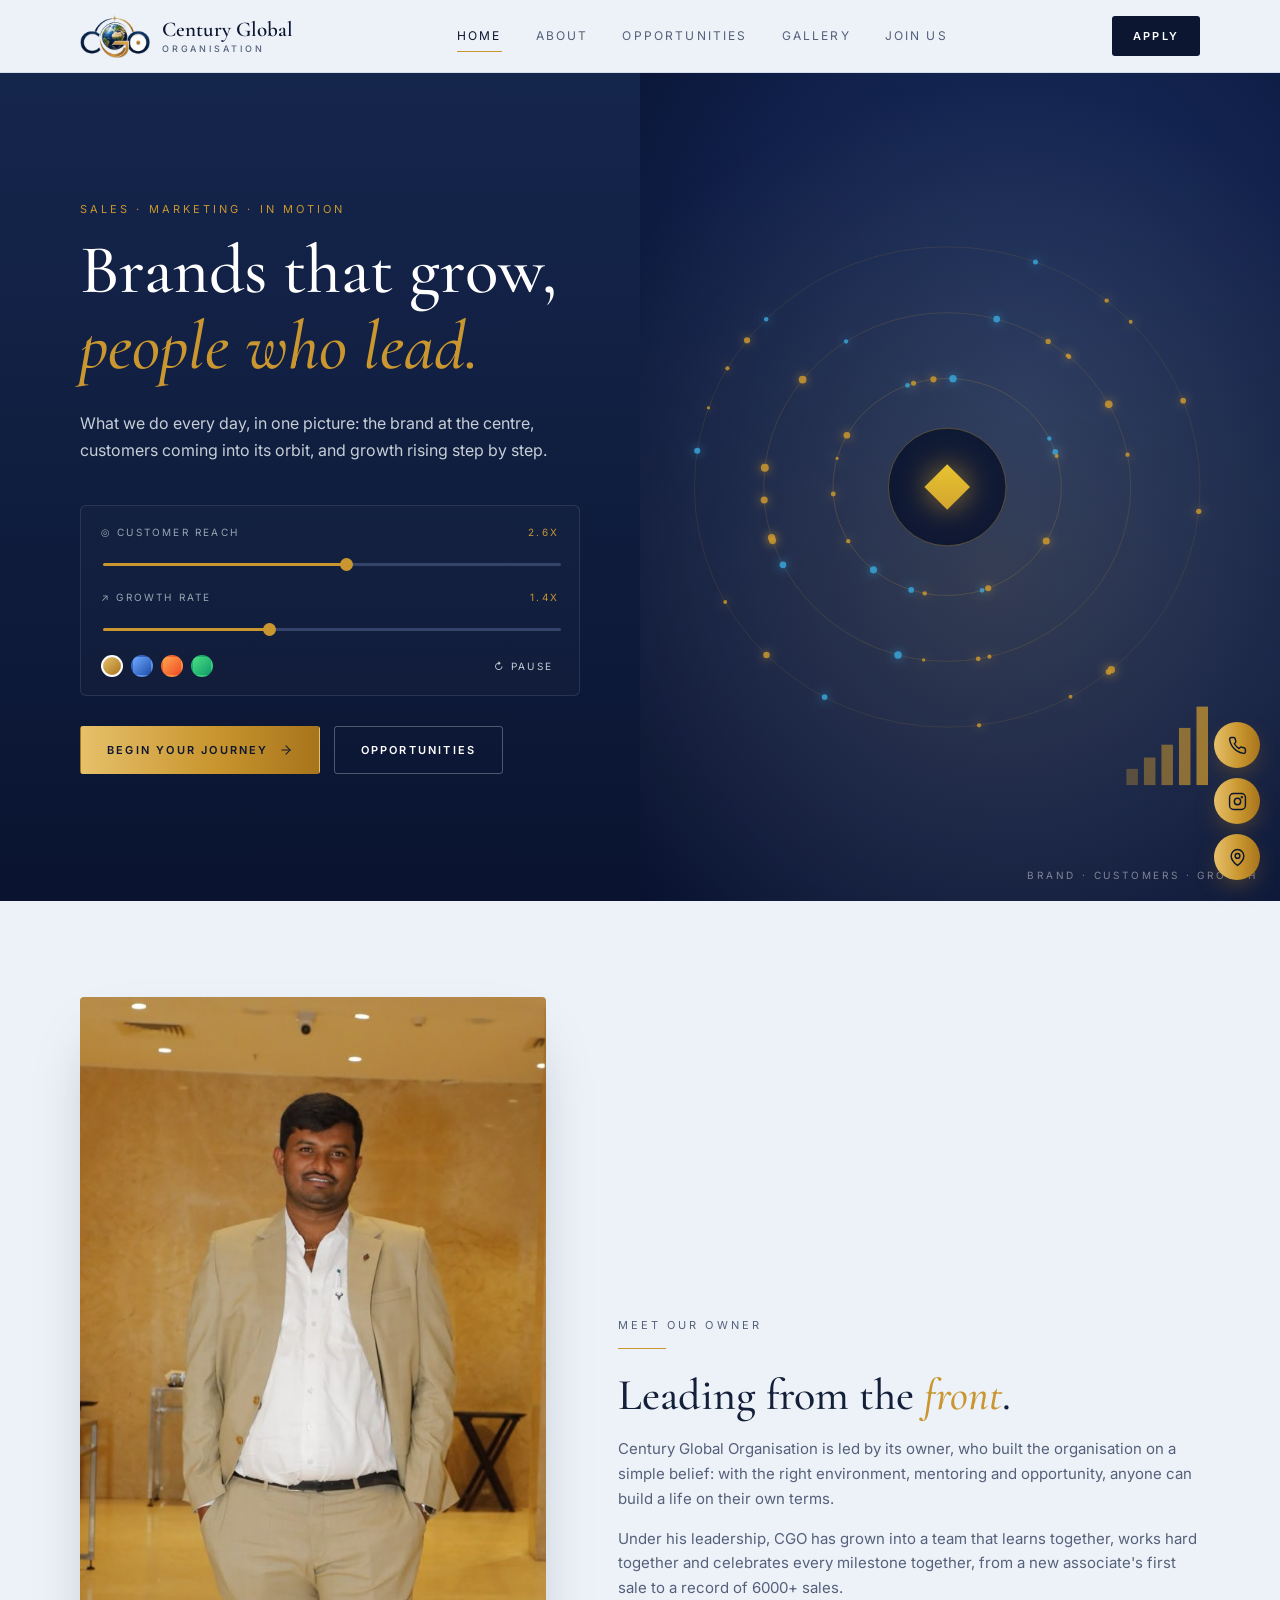
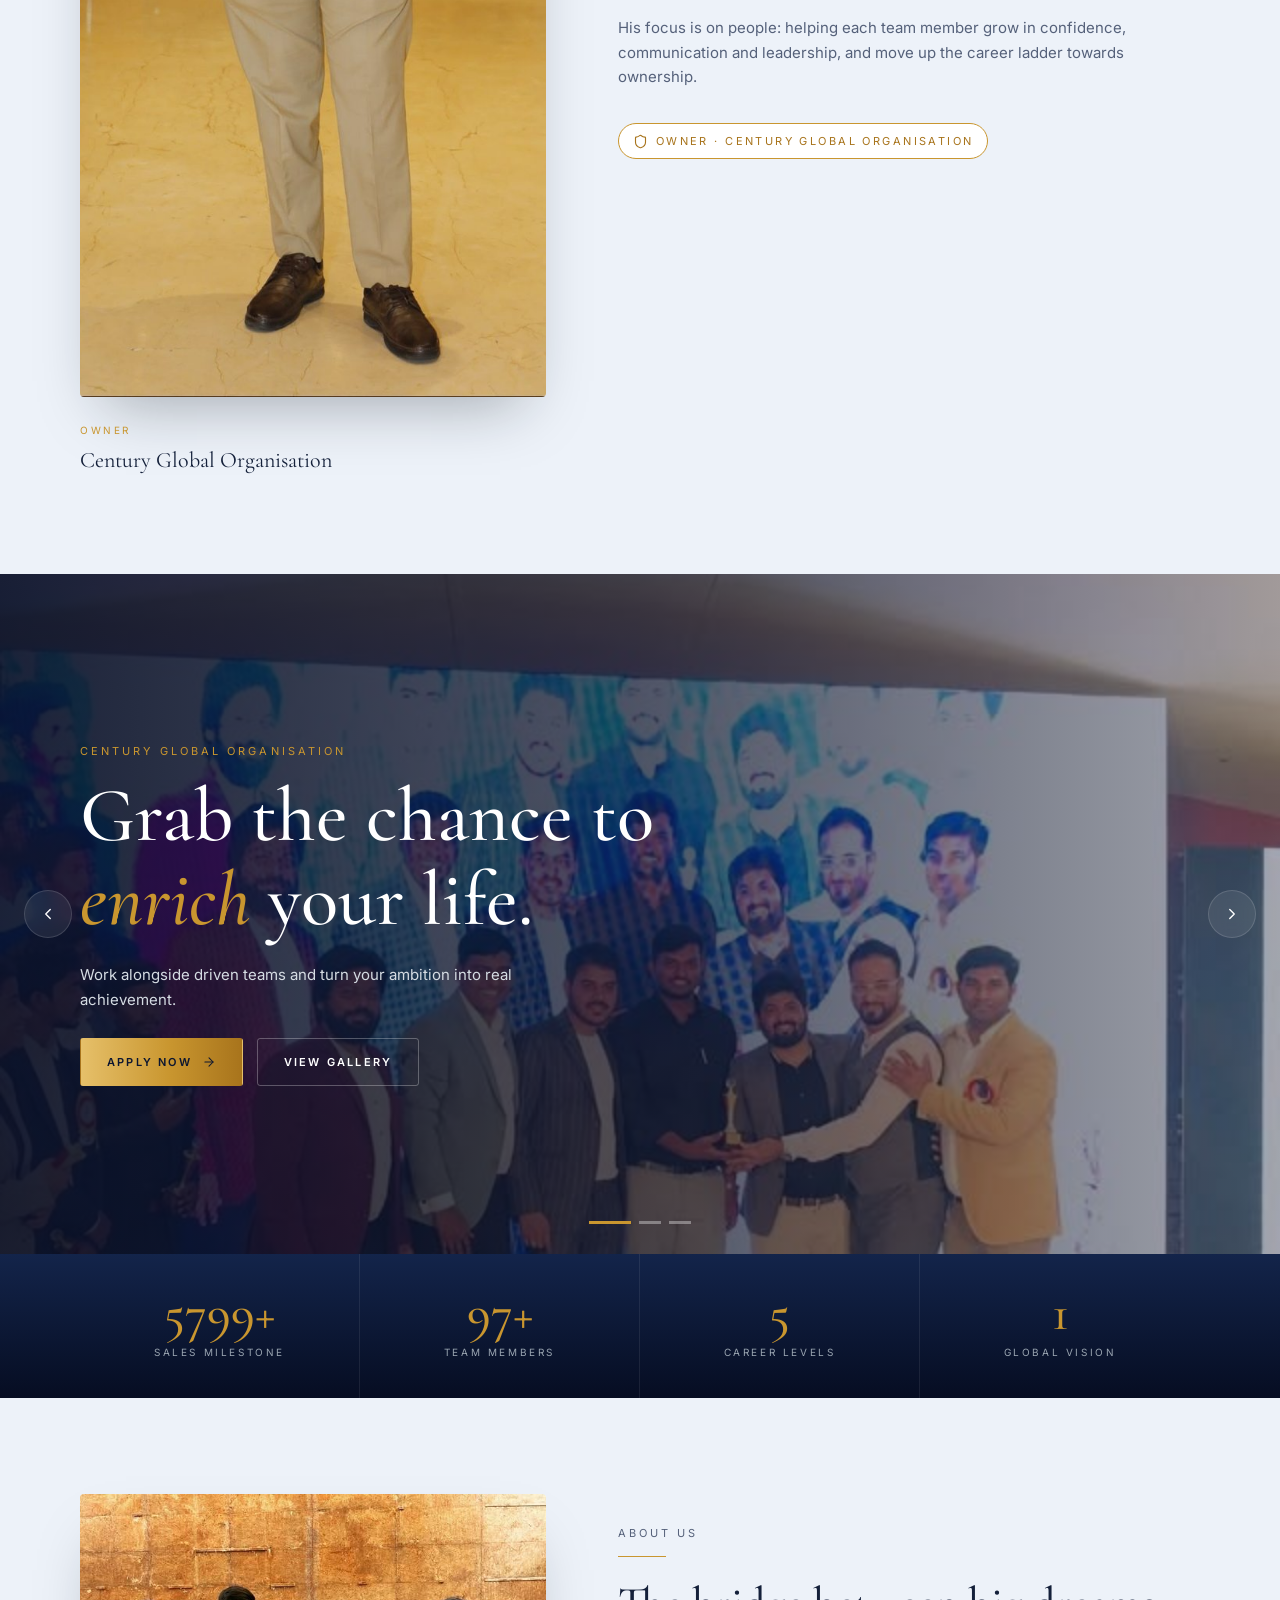
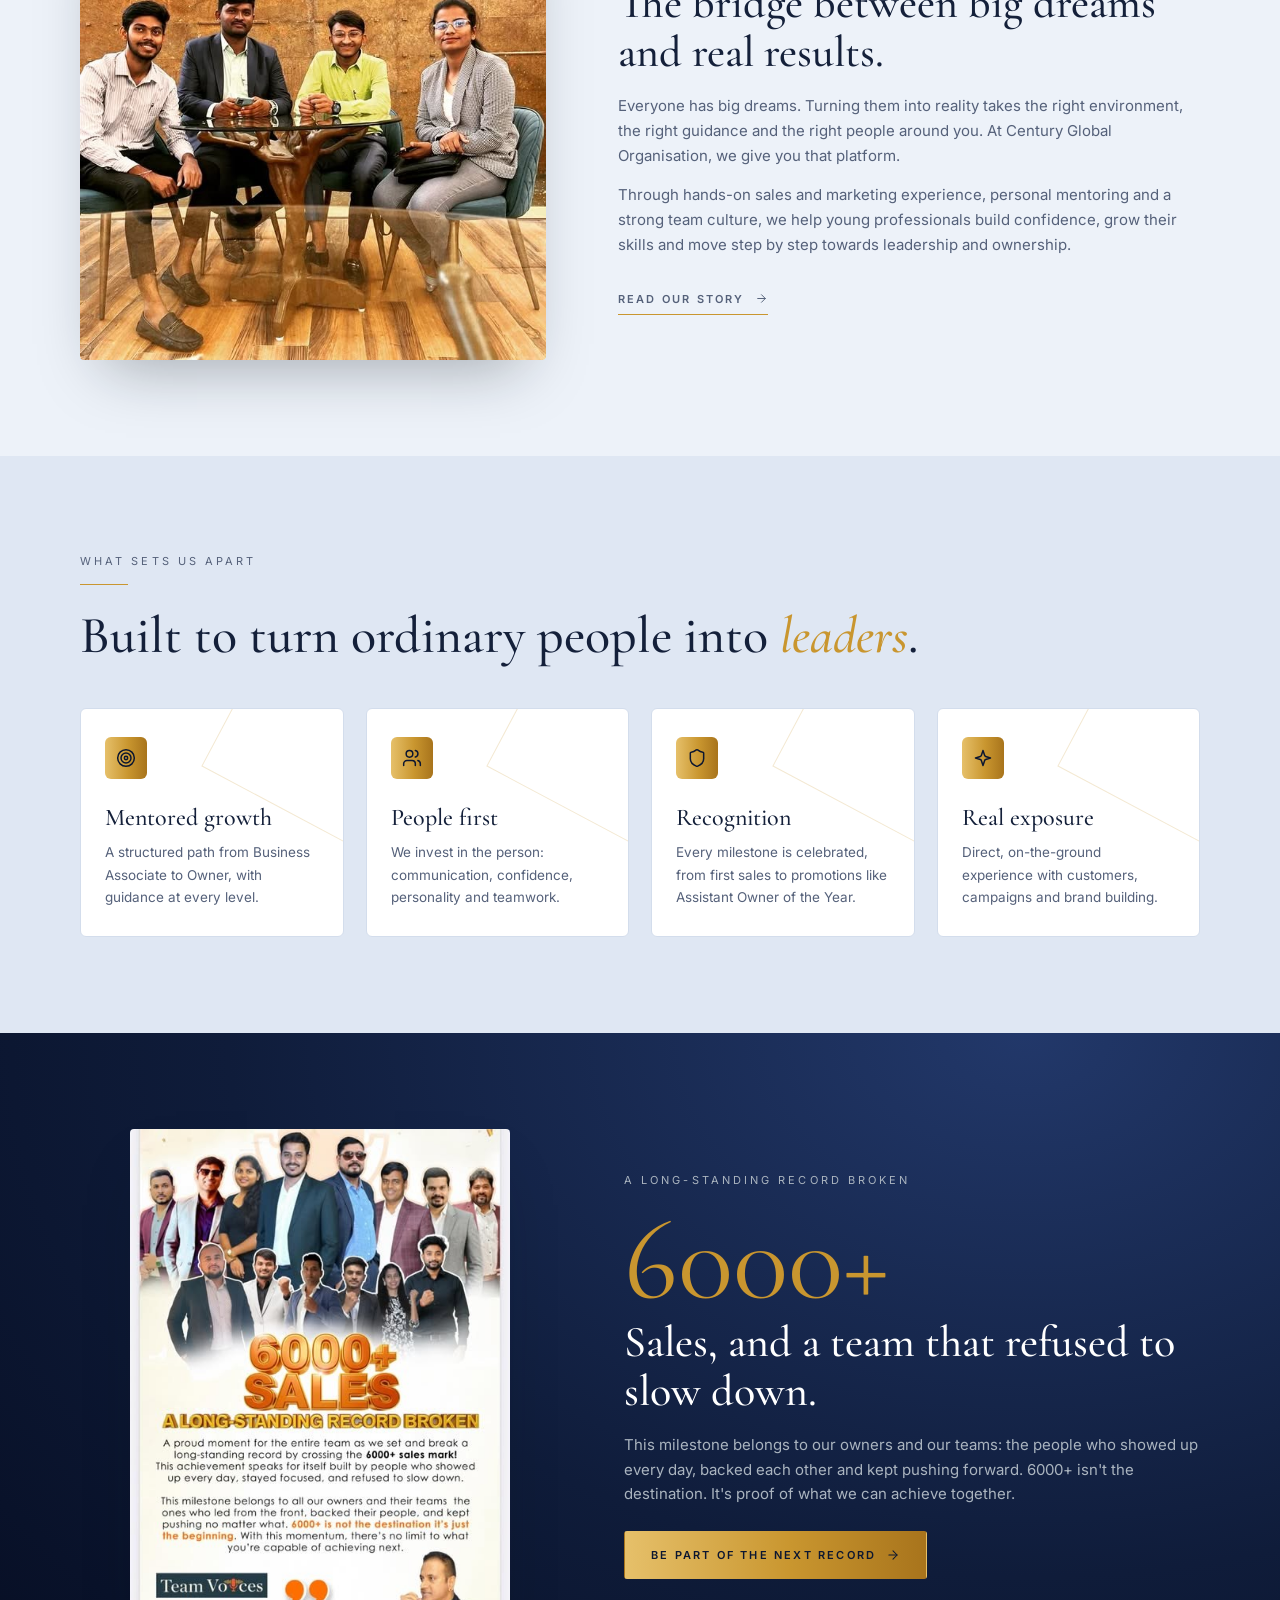
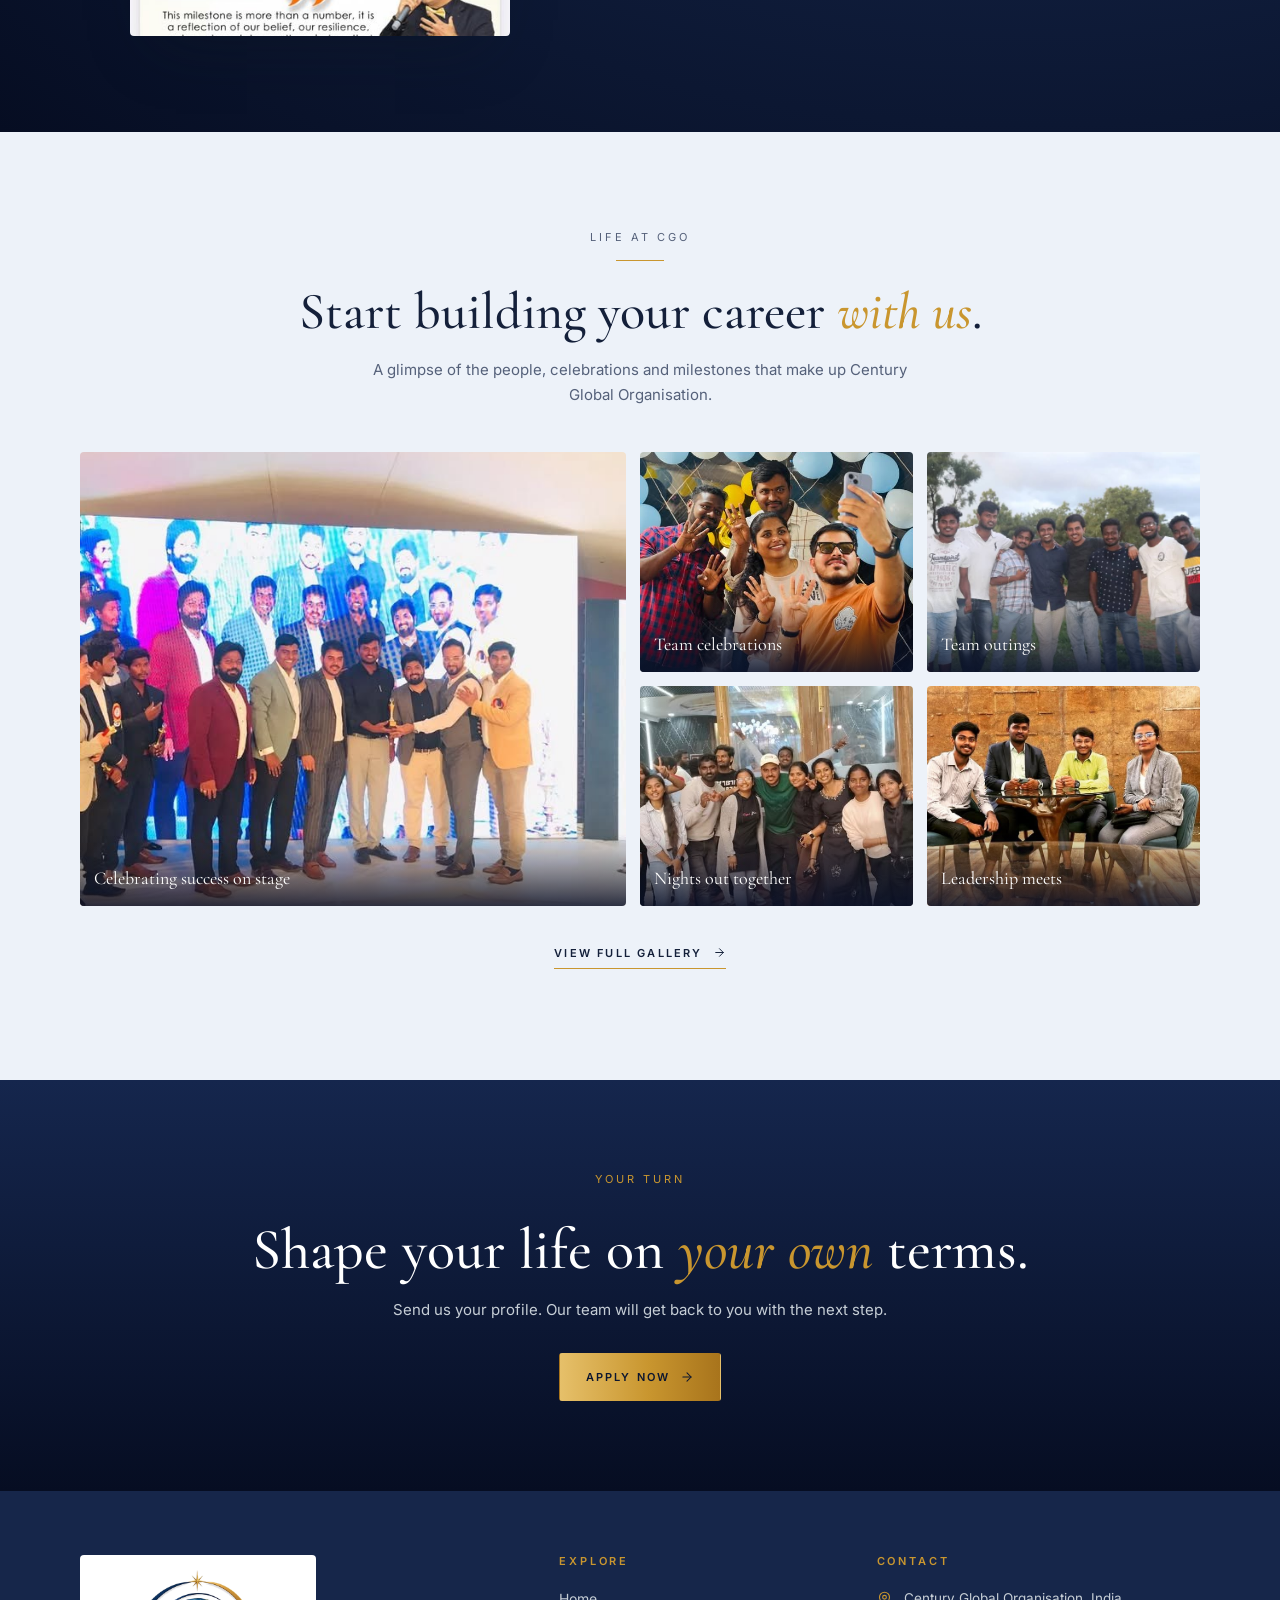
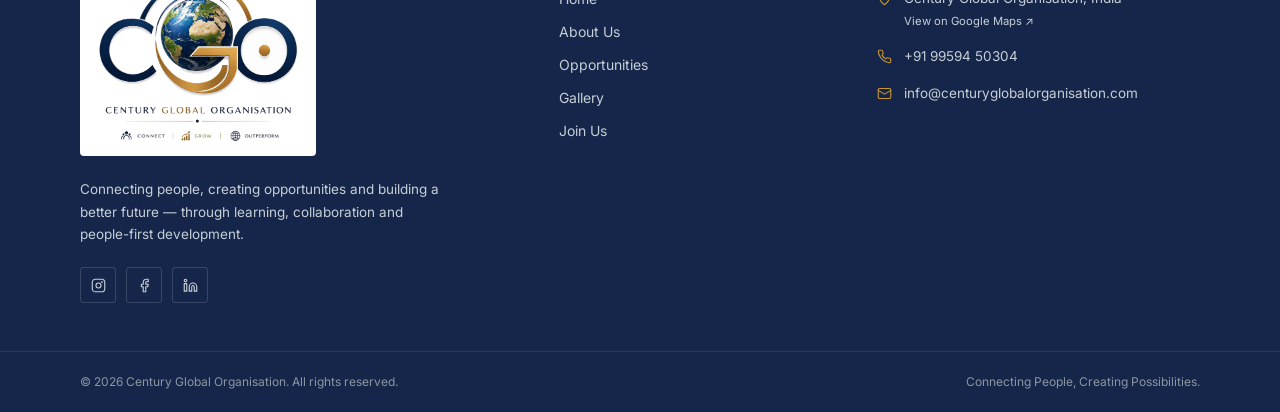
==== commit 9b89c1e3: "Load the owner photo immediately Co-Authored-By: Claude Opus 5.5 <noreply@anthropic.com>" ====
--- a/index.html
+++ b/index.html
@@ -12,7 +12,7 @@
 <link rel="icon" href="assets/images/favicon.png" type="image/png">
 <link rel="preconnect" href="https://fonts.googleapis.com">
 <link rel="preconnect" href="https://fonts.gstatic.com" crossorigin>
-<link rel="stylesheet" href="css/style.css?v=1790520466">
+<link rel="stylesheet" href="css/style.css?v=1790520545">
 </head>
 <body>
 <header class="site-header">
@@ -68,7 +68,7 @@
 <section class="section owner-home">
   <div class="container split">
     <div class="split-media reveal">
-      <img class="photo-frame owner-photo" src="assets/images/owner.jpg" alt="Owner of Century Global Organisation" loading="lazy">
+      <img class="photo-frame owner-photo" src="assets/images/owner.jpg" alt="Owner of Century Global Organisation" width="800" height="1000" fetchpriority="high">
       <div class="caption"><small>Owner</small><p>Century Global Organisation</p></div>
     </div>
     <div class="split-copy reveal">
@@ -234,6 +234,6 @@
   <a href="https://maps.app.goo.gl/z1HL9dPx6nWCaxGg8?g_st=ac" target="_blank" rel="noopener" aria-label="CGO on Google Maps"><svg viewBox="0 0 24 24" fill="none" stroke="currentColor" stroke-width="1.8" stroke-linecap="round" stroke-linejoin="round" aria-hidden="true"><path d="M20 10c0 6-8 12-8 12S4 16 4 10a8 8 0 0 1 16 0Z"/><circle cx="12" cy="10" r="3"/></svg></a>
 </div>
 
-<script src="js/main.js?v=1790520466"></script>
+<script src="js/main.js?v=1790520545"></script>
 </body>
 </html>
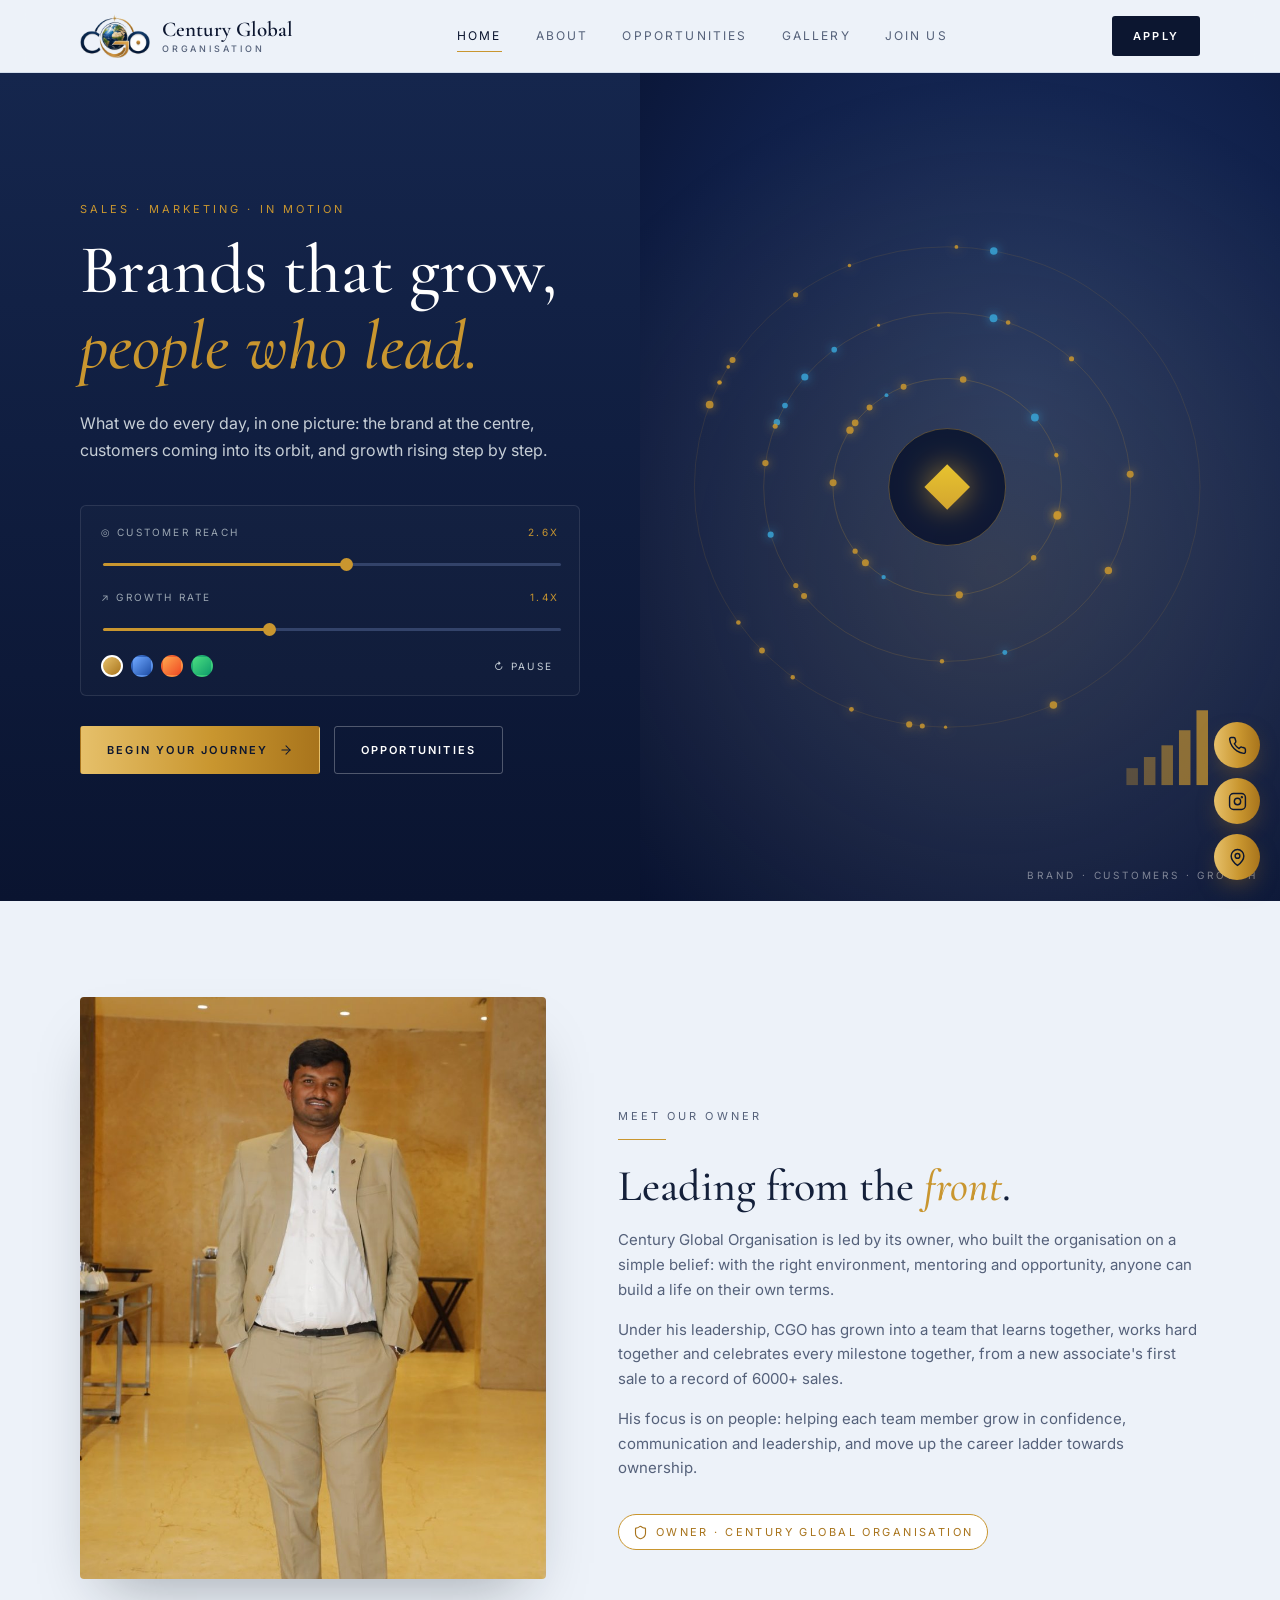
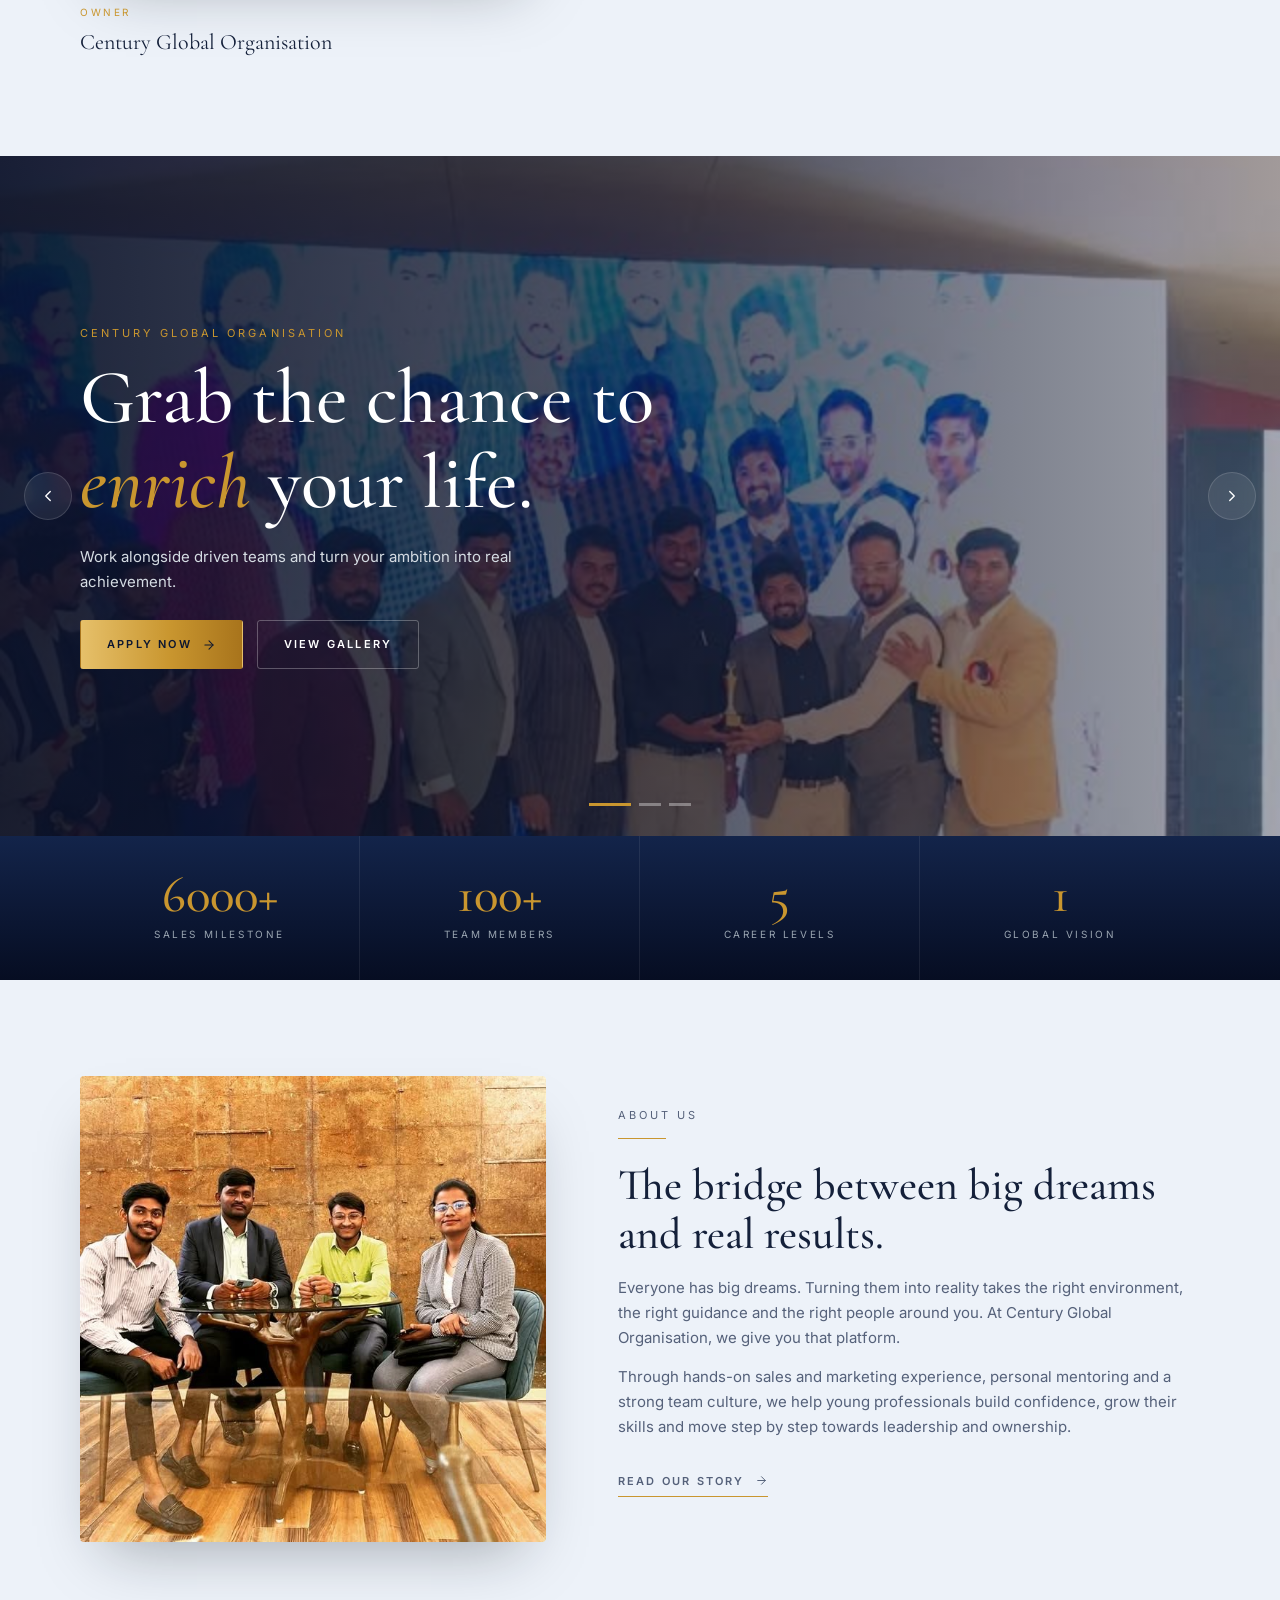
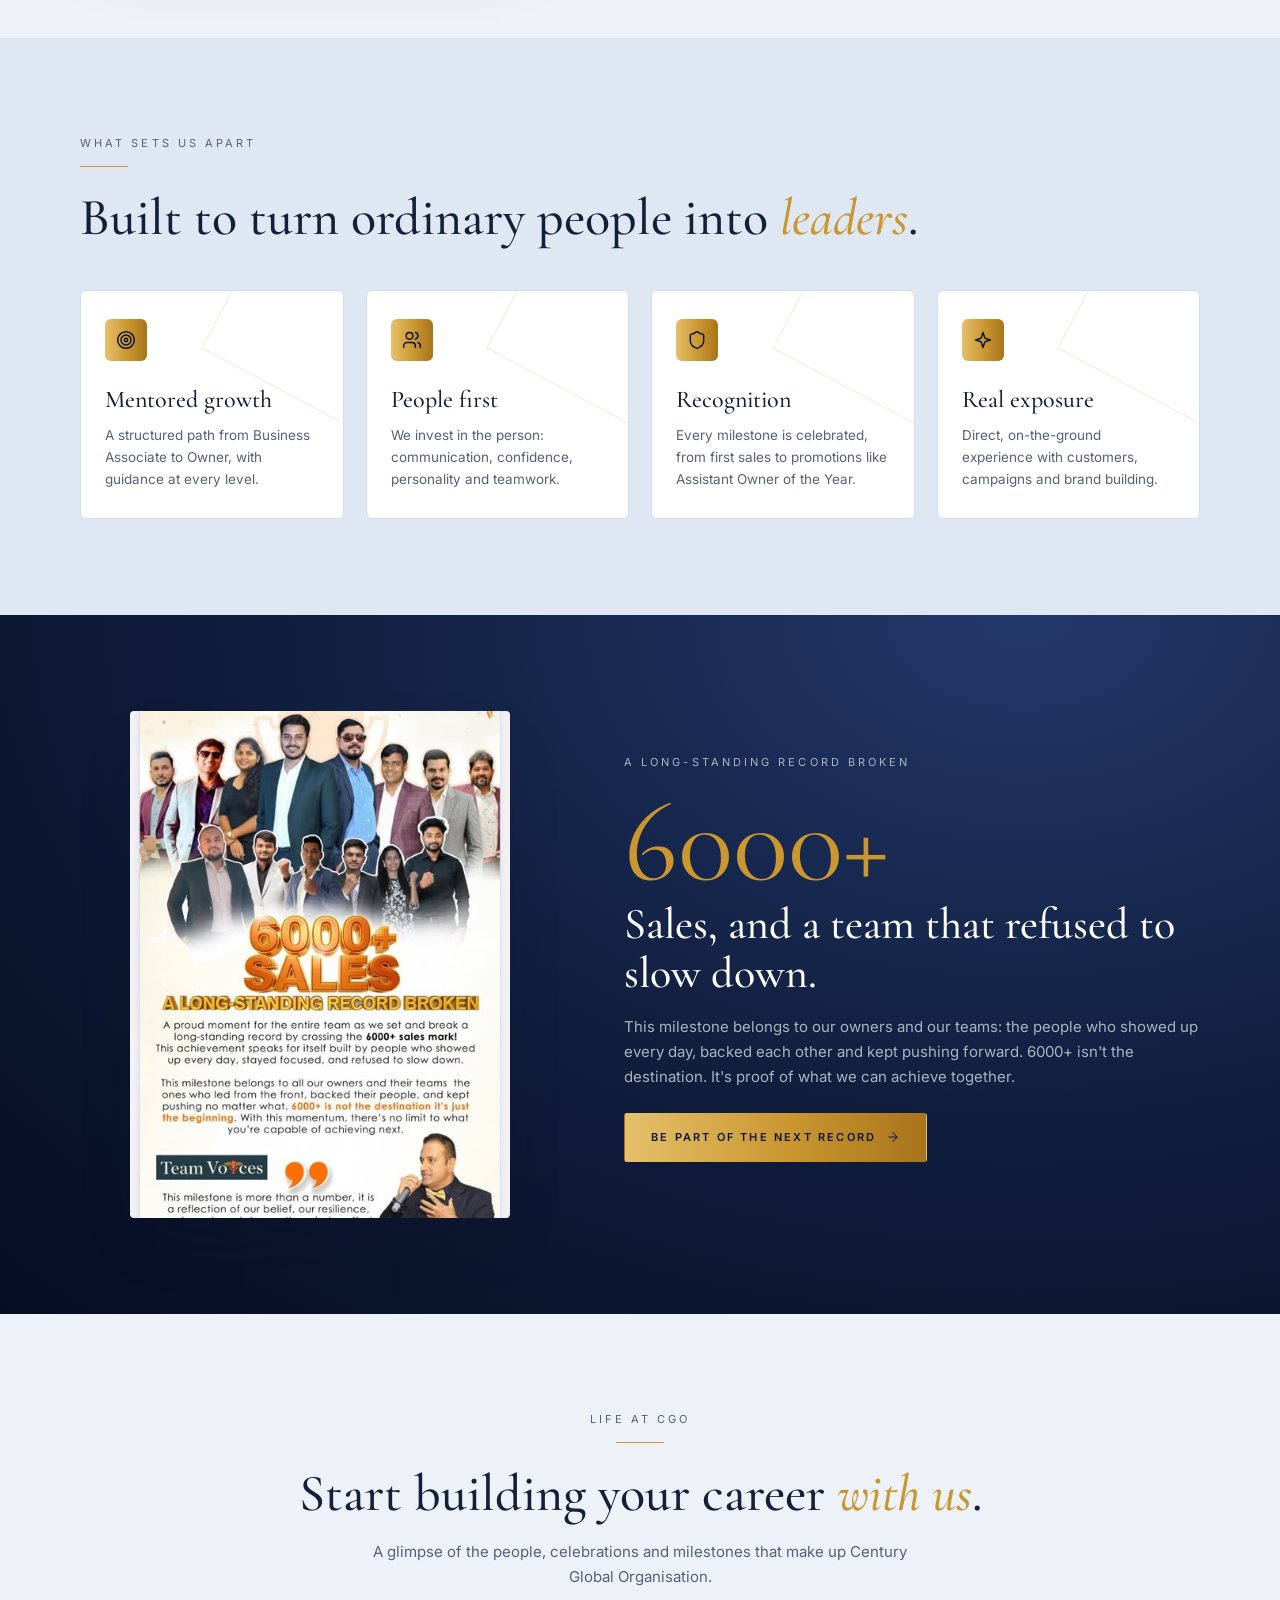
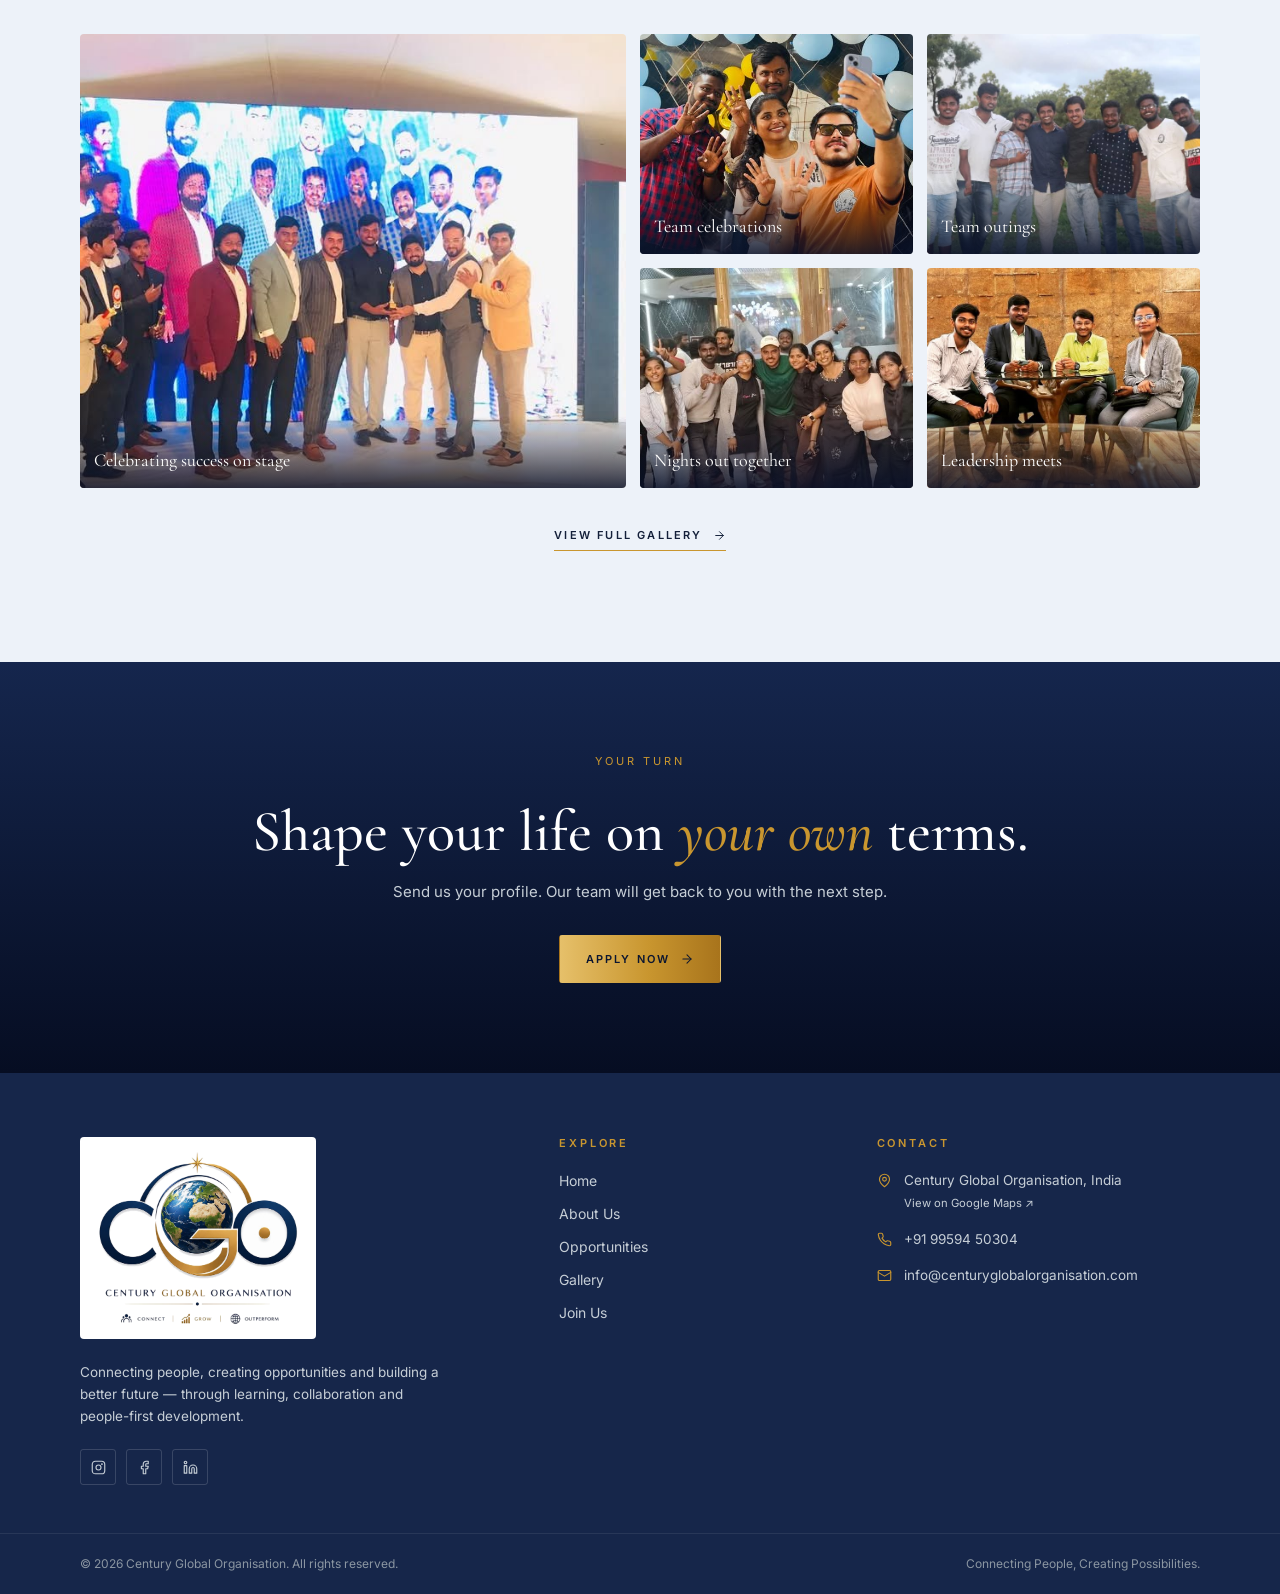
==== commit 5b1c4a2e: "Owner photo: About-page proportions on desktop, stacked on mobile Co-Authored-By: Claude Opus 5.5 <n" ====
--- a/index.html
+++ b/index.html
@@ -12,7 +12,7 @@
 <link rel="icon" href="assets/images/favicon.png" type="image/png">
 <link rel="preconnect" href="https://fonts.googleapis.com">
 <link rel="preconnect" href="https://fonts.gstatic.com" crossorigin>
-<link rel="stylesheet" href="css/style.css?v=1790520545">
+<link rel="stylesheet" href="css/style.css?v=1790520716">
 </head>
 <body>
 <header class="site-header">
@@ -234,6 +234,6 @@
   <a href="https://maps.app.goo.gl/z1HL9dPx6nWCaxGg8?g_st=ac" target="_blank" rel="noopener" aria-label="CGO on Google Maps"><svg viewBox="0 0 24 24" fill="none" stroke="currentColor" stroke-width="1.8" stroke-linecap="round" stroke-linejoin="round" aria-hidden="true"><path d="M20 10c0 6-8 12-8 12S4 16 4 10a8 8 0 0 1 16 0Z"/><circle cx="12" cy="10" r="3"/></svg></a>
 </div>
 
-<script src="js/main.js?v=1790520545"></script>
+<script src="js/main.js?v=1790520716"></script>
 </body>
 </html>
--- a/css/style.css
+++ b/css/style.css
@@ -549,13 +549,11 @@
 
 /* ============ Owner on home page (same layout as About) ============ */
 .owner-home .split { grid-template-columns: 1fr 1.25fr; }
+.owner-home .owner-photo { height: auto; aspect-ratio: 4 / 5; object-fit: cover; object-position: center 18%; }
 @media (max-width: 980px) {
-  .owner-home .split { grid-template-columns: 1fr 1.3fr; gap: 28px; align-items: start; }
+  .owner-home .split { grid-template-columns: 1fr; gap: 36px; }
+  .owner-home .split-media { max-width: 380px; margin-inline: auto; width: 100%; }
 }
 @media (max-width: 640px) {
-  .owner-home .split { grid-template-columns: 40% 1fr; gap: 16px; }
-  .owner-home .section-title { font-size: 24px; }
-  .owner-home .split-copy p { font-size: 13px; line-height: 1.55; }
-  .owner-home .caption p { font-size: 15px; }
-  .owner-home .owner-badge { font-size: 9px; padding: 6px 10px; }
-}
+  .owner-home .split-media { max-width: 300px; }
+}
